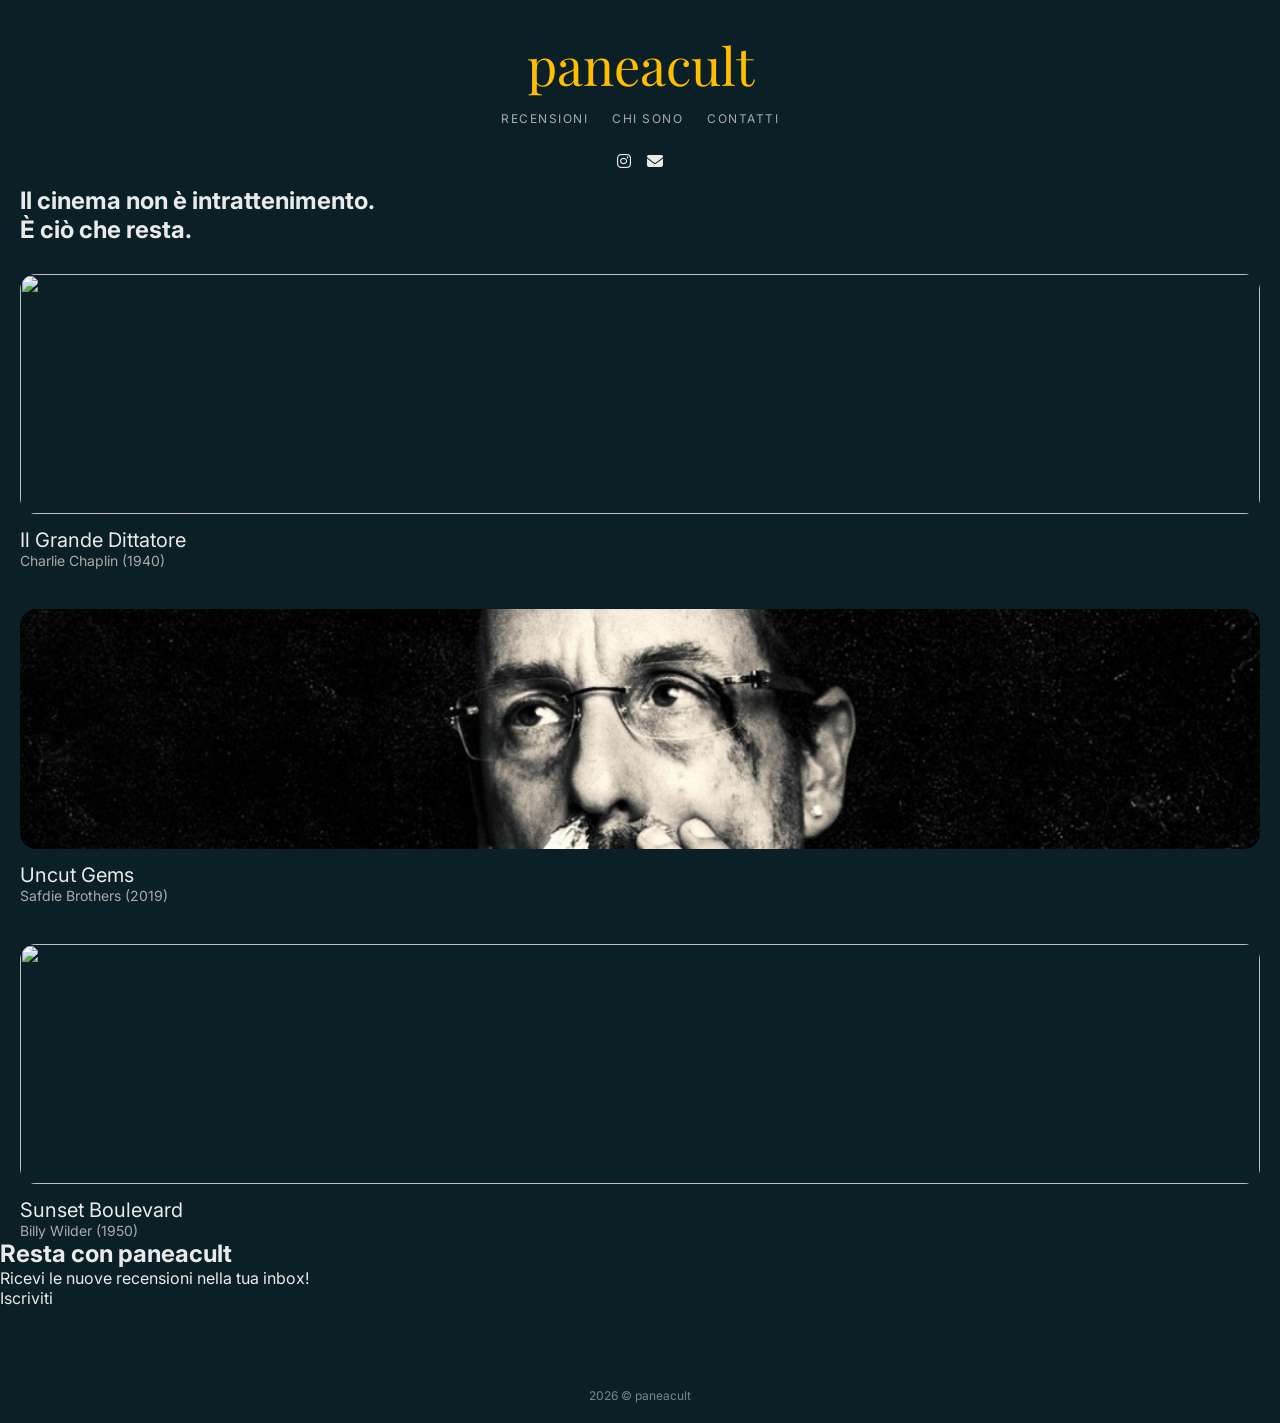
==== index.html @ f8ceada1 "Remove 'active' class from Recensioni link" ====
<!DOCTYPE html>
<html lang="it">
<head>
<meta charset="UTF-8">
<meta name="viewport" content="width=device-width, initial-scale=1.0">

<title>paneacult</title>

<link rel="stylesheet" href="style.css">

<link rel="stylesheet" href="https://cdnjs.cloudflare.com/ajax/libs/font-awesome/6.5.0/css/all.min.css">
<link href="https://fonts.googleapis.com/css2?family=Playfair+Display:wght@400;600&family=Inter:wght@300;400&display=swap" rel="stylesheet">

</head>

<body class="home">

<!-- HEADER -->
<header class="site-header">

  <a href="index.html" class="logo">paneacult</a>

  <nav class="menu">
    <a href="archivio.html">Recensioni</a>
    <a href="featured.html">Chi sono</a>
    <a href="contatti.html">Contatti</a>
  </nav>

</header>
<!-- SOCIAL -->
<div class="social">
  <a href="#"><i class="fab fa-instagram"></i></a>
  <a href="#"><i class="fas fa-envelope"></i></a>
</div>

<!-- BANNER -->
<section class="hero fade-in">
  <div class="container">
    <h1>Il cinema non è intrattenimento.<br>È ciò che resta.</h1>
  </div>
</section>

<!-- FILM (HOME CINEMATICA) -->
<section class="section">
  <div class="container">

    <div class="grid home-grid">

      <a href="dittatore.html" class="card fade-in">
        <img src="img/dittatore.png">
        <div class="card-info">
          <h3>Il Grande Dittatore</h3>
          <p>Charlie Chaplin (1940)</p>
        </div>
      </a>

      <a href="uncut.html" class="card fade-in">
        <img src="img/uncut.png">
        <div class="card-info">
          <h3>Uncut Gems</h3>
          <p>Safdie Brothers (2019)</p>
        </div>
      </a>  

      <a href="tramonto.html" class="card fade-in">
        <img src="img/viale-del-tramonto.jpg">
        <div class="card-info">
          <h3>Sunset Boulevard</h3>
          <p>Billy Wilder (1950)</p>
        </div>
      </a>

    </div>

  </div>
</section>

<!-- NEWSLETTER -->
<section class="newsletter fade-in">
  <div class="newsletter-inner">

    <h2>Resta con paneacult</h2>

    <p>Ricevi le nuove recensioni nella tua inbox!</p>

    <a href="https://substack.com/@paneacult?utm_source=share&utm_medium=android&r=7pkj8b" class="newsletter-btn">
      Iscriviti
    </a>

  </div>
</section>
<!-- FOOTER -->
<footer>
  <p>2026 © paneacult</p>
</footer>

<script src="script.js"></script>

</body>
</html>
---- style.css ----
/* ===== RESET ===== */
* {
  box-sizing: border-box;
  margin: 0;
  padding: 0;
}

/* ===== VAR ===== */
:root {
  --bg: #0b1f26;
  --gold: #ffbf00;
  --text: #eaeaea;
  --muted: #aaa;
}

/* ===== BASE ===== */
body {
  font-family: 'Inter', sans-serif;
  background: var(--bg);
  color: var(--text);
  margin: 0;
}

/* ===== LINK ===== */
a {
  text-decoration: none;
  color: var(--text);
}

a:hover {
  color: var(--gold);
}

/* ===== HEADER ===== */
.site-header {
  text-align: center;
  padding: 30px 20px 10px;;
}

.logo {
  font-family: 'Playfair Display', serif;
  font-size: 52px;
  color: var(--gold);
  display: block;
  margin-bottom: 12px;
}

.menu {
  display: flex;
  justify-content: center;
  gap: 24px;
}

.menu a {
  font-size: 12px;
  letter-spacing: 1.5px;
  color: var(--muted);
  text-transform: uppercase;
  position: relative;
}

.menu a.active {
  color: var(--gold);
}

.menu a.active::after {
  content: "";
  height: 1px;
  width: 100%;
  background: var(--gold);
  position: absolute;
  bottom: -4px;
  left: 0;
  opacity: 0.7;
}

/* ===== SOCIAL ===== */
.social {
  display: flex;
  justify-content: center;
  gap: 16px;
  margin: 15px 0;
}

/* ===== CONTAINER ===== */
.container {
  ax-width: 700px;
  margin: 0 auto;
  padding: 0 20px;
}

/* ===== FILTRI ===== */
.filtri {
  max-width: 720px;
  padding: 0 20px;
  margin: 10px auto 30px;
  display: flex;
  flex-direction: column;
  gap: 28px;
}

.filtri-label {
  font-size: 11px;
  letter-spacing: 1.5px;
  text-transform: uppercase;
  color: #777;
}

.filtri-buttons {
  display: flex;
  flex-wrap: wrap;
  gap: 8px;
}

/* BOTTONI = TAG */
.filtro {
  font-size: 13px;
  padding: 6px 14px;
  border-radius: 999px;

  background: transparent;
  border: 1px solid rgba(255,255,255,0.12);
  color: #aaa;

  transition: all 0.25s ease;
}

/* hover elegante */
.filtro:hover {
  border-color: var(--gold);
  color: var(--gold);
}

/* attivo */
.filtro.attivo {
  background: var(--gold);
  color: #0b1f26;
  border-color: var(--gold);
}
/* ===== GRID ===== */
.grid {
  display: grid;
  gap: 40px;
  margin-top: 30px;
}

/* ===== CARD ===== */
.card img {
  width: 100%;
  height: 240px;
  object-fit: cover;
  border-radius: 16px;
}

.card-info {
  margin-top: 10px;
}

.card-info h3 {
  font-size: 20px;
  font-weight: 400;
  color: var(--text);
}

.card-info p {
  font-size: 14px;
  color: var(--muted);
}

/* ===== ARCHIVIO ===== */

.archivio .card img {
  height: 260px;
}

/* ===== CONTACT ===== */
.contact-container {
  text-align: center;
  max-width: 500px;
  margin: 120px auto;
  padding: 0 20px;

  display: flex;
  flex-direction: column;
  align-items: center;
  gap: 10px;
}

.contact-intro {
  font-size: 26px;
}

.contact-sub {
  color: var(--muted);
}

.contact-cta {
  color: var(--gold);
  font-size: 18px;
}

.contact-email {
  color: var(--muted);
}

/* ===== FOOTER ===== */
footer {
  text-align: center;
  margin-top: 60px;
  padding: 20px;
  font-size: 12px;
  opacity: 0.5;
}

/* ===== MOBILE ===== */
/* ===== MOBILE ===== */
@media (max-width: 600px) {

  /* HEADER */
  header {
    padding: 20px 15px 10px;
  }

  .logo {
    font-size: 36px;
  }

  .menu {
    gap: 16px;
  }

  .menu a {
    font-size: 11px;
  }

  /* GRID */
  .grid {
    grid-template-columns: 1fr;
    align-items: start;
  }

  /* CARD */
  .card img {
    height: 240px;
  }

  .card-info h3 {
    font-size: 20px;
    margin-bottom: 4px;
  }

  .card-info p {
    font-size: 14px;
    opacity: 0.7;
  }

  /* FILTRI */
  .filtri {
    gap: 25px;
    margin: 40px auto;
    margin-top: 15px;
  }

  .filtri-buttons {
    gap: 8px;
  }

  .filtro {
    font-size: 12px;
    padding: 6px 12px;
  }

  /* HERO */
  .hero {
    padding: 10px 0 20px;
  }

  .hero h1 {
    font-size: 22px;
    line-height: 1.4;
  }

  /* NEWSLETTER */
  .newsletter {
    margin: 80px auto;
    padding: 0 20px;
    text-align: center;
  }

  .newsletter-inner {
    max-width: 420px;
    margin: 0 auto;
  }

  .newsletter h2 {
    color: var(--gold);
    font-size: 20px;
    margin-bottom: 8px;
  }

  .newsletter p {
    font-size: 14px;
    color: #aaa;
    margin-bottom: 25px;
  }

  .newsletter-btn {
    display: inline-block;
    padding: 10px 22px;
    border-radius: 24px;
    background: var(--gold);
    color: #0b1f26;
    font-size: 14px;
    transition: 0.3s ease;
  }

  .newsletter-btn:hover {
    transform: translateY(-2px);
    opacity: 0.9;
  }

  /* ABOUT */
  .about-container {
    max-width: 520px;
    margin: 100px auto;
    padding: 0 20px;
    text-align: center;
    line-height: 1.8;
    letter-spacing: 0.2px;
    font-size: 15px;
  }

  .about-container p {
    margin-bottom: 16px;
    color: #ccc;
  }

}
/* ===== REVIEW PAGE FIX ===== */

.review {
  padding-top: 10px;
}

/* HERO */
.review-hero {
  max-width: 700px;
  margin: 20px auto 10px;
  padding: 0 20px;
}

.review-hero img {
  width: 100%;
  border-radius: 16px;
  display: block;
}

/* CONTENUTO */
.review-container {
  max-width: 700px;
  margin: 20px auto;
  padding: 0 20px;
}

/* TITOLO */
.review-container h1 {
  font-family: 'Playfair Display', serif;
  font-size: 28px;
  font-weight: 400;
  margin-bottom: 5px;
}

/* META */
.meta {
  color: #aaa;
  font-size: 14px;
  margin-bottom: 10px;
}

/* GENERE */
.genere {
  font-size: 13px;
  color: #888;
  margin-bottom: 25px;
}

/* TESTO */
.review-text {
  line-height: 1.8;
  color: #d6d6d6;
}

.review-text p {
  margin-bottom: 18px;
}

/* WATCH */
.watch {
  margin-bottom: 30px;
}

.watch-title {
  display: block;
  font-size: 13px;
  color: var(--gold);
  margin-bottom: 8px;
}

/* BACK */
.back-home {
  text-align: center;
  margin: 40px 0;
}
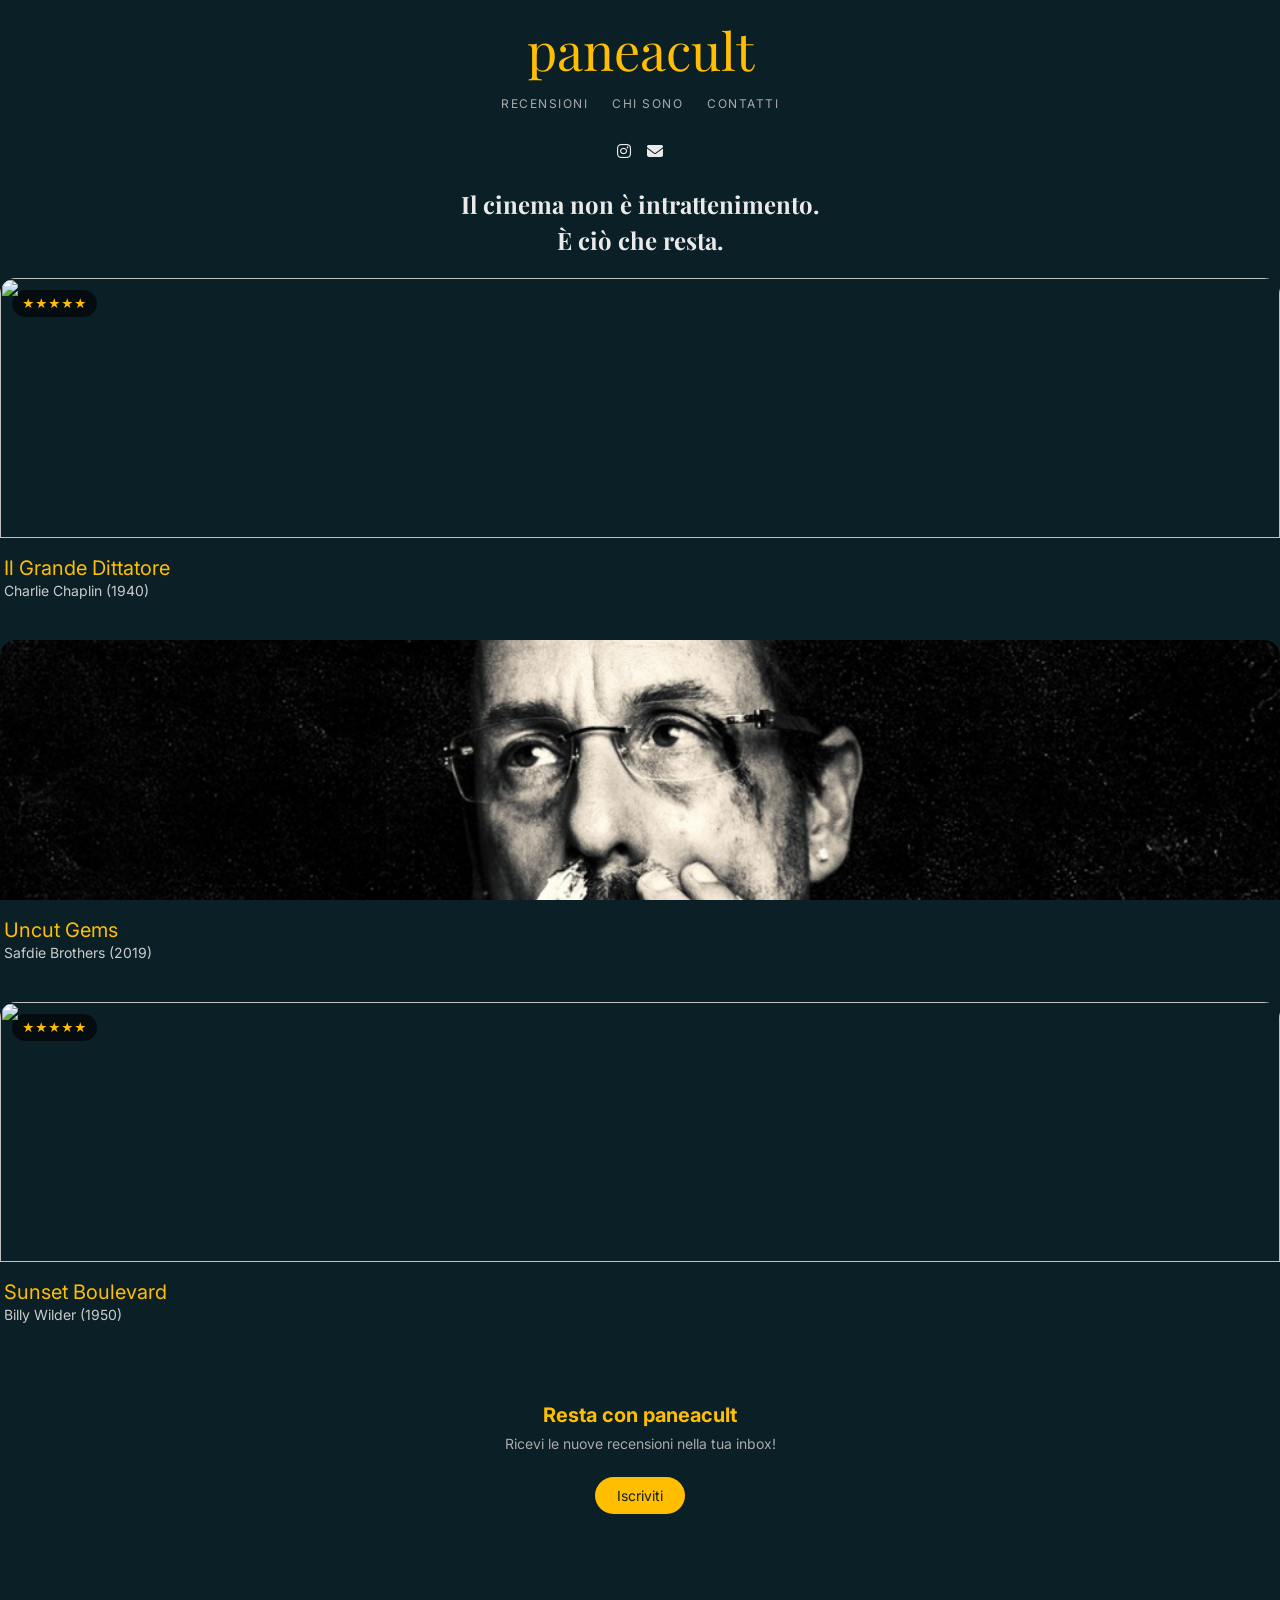
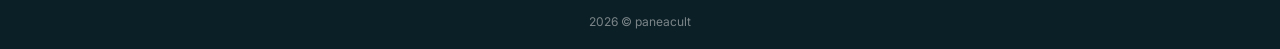
==== commit 6475fb02: "Refactor movie card overlays to use card-info divs Updated the HTML structure to include 'card-info'" ====
--- a/index.html
+++ b/index.html
@@ -41,38 +41,77 @@
 </section>
 
 <!-- FILM (HOME CINEMATICA) -->
+
 <section class="section">
-  <div class="container">
 
-    <div class="grid home-grid">
+<div class="container">
 
-      <a href="dittatore.html" class="card fade-in">
-        <img src="img/dittatore.png">
-        <div class="card-info">
-          <h3>Il Grande Dittatore</h3>
-          <p>Charlie Chaplin (1940)</p>
-        </div>
-      </a>
+<div class="grid home-grid">
 
-      <a href="uncut.html" class="card fade-in">
-        <img src="img/uncut.png">
-        <div class="card-info">
-          <h3>Uncut Gems</h3>
-          <p>Safdie Brothers (2019)</p>
-        </div>
-      </a>  
+<a href="dittatore.html" class="card"
 
-      <a href="tramonto.html" class="card fade-in">
-        <img src="img/viale-del-tramonto.jpg">
-        <div class="card-info">
-          <h3>Sunset Boulevard</h3>
-          <p>Billy Wilder (1950)</p>
-        </div>
-      </a>
+data-categoria="cinema-che-resta"
 
-    </div>
+data-genere="commedia dramma">
 
-  </div>
+<img src="img/dittatore.png">
+
+<div class="rating">★★★★★</div>
+
+<div class="card-info">
+
+<h3>Il Grande Dittatore</h3>
+
+<p>Charlie Chaplin (1940)</p>
+
+</div>
+
+</a>
+
+<a href="uncut.html" class="card"
+
+data-categoria="sguardi-contemporanei"
+
+data-genere="thriller dramma">
+
+<img src="img/uncut.png">
+
+<div class="rating">★★★★☆</div>
+
+<div class="card-info">
+
+<h3>Uncut Gems</h3>
+
+<p>Safdie Brothers (2019)</p>
+
+</div>
+
+</a>
+
+<a href="tramonto.html" class="card"
+
+data-categoria="cinema-che-resta"
+
+data-genere="dramma giallo">
+
+<img src="img/viale-del-tramonto.jpg">
+
+<div class="rating">★★★★★</div>
+
+<div class="card-info">
+
+<h3>Sunset Boulevard</h3>
+
+<p>Billy Wilder (1950)</p>
+
+</div>
+
+</a>
+
+</div>
+
+</div>
+
 </section>
 
 <!-- NEWSLETTER -->
--- a/style.css
+++ b/style.css
@@ -18,7 +18,6 @@
   font-family: 'Inter', sans-serif;
   background: var(--bg);
   color: var(--text);
-  margin: 0;
 }
 
 /* ===== LINK ===== */
@@ -26,7 +25,6 @@
   text-decoration: none;
   color: var(--text);
 }
-
 a:hover {
   color: var(--gold);
 }
@@ -34,7 +32,7 @@
 /* ===== HEADER ===== */
 .site-header {
   text-align: center;
-  padding: 30px 20px 10px;;
+  padding: 15px 20px 5px;
 }
 
 .logo {
@@ -49,6 +47,7 @@
   display: flex;
   justify-content: center;
   gap: 24px;
+  margin-bottom: 10px;
 }
 
 .menu a {
@@ -78,129 +77,199 @@
 .social {
   display: flex;
   justify-content: center;
+  align-items: center;
   gap: 16px;
   margin: 15px 0;
 }
 
-/* ===== CONTAINER ===== */
-.container {
-  ax-width: 700px;
-  margin: 0 auto;
-  padding: 0 20px;
-}
-
-/* ===== FILTRI ===== */
-.filtri {
-  max-width: 720px;
-  padding: 0 20px;
-  margin: 10px auto 30px;
-  display: flex;
-  flex-direction: column;
-  gap: 28px;
-}
-
-.filtri-label {
-  font-size: 11px;
-  letter-spacing: 1.5px;
-  text-transform: uppercase;
-  color: #777;
+/* ===== HERO ===== */
+.hero {
+  text-align: center;
+  margin: 25px auto 15px;
+  max-width: 520px;
+}
+
+.hero h1 {
+  font-family: 'Playfair Display', serif;
+  font-size: clamp(18px, 4vw, 24px);
+  line-height: 1.5;
+}
+
+/* ===== GRID ===== */
+.grid {
+  display: grid;
+  gap: 40px;
+  margin-top: 20px;
 }
 
 .filtri-buttons {
   display: flex;
   flex-wrap: wrap;
   gap: 8px;
-}
-
-/* BOTTONI = TAG */
+  justify-content: center; /* 🔥 questo li centra */
+}
 .filtro {
-  font-size: 13px;
-  padding: 6px 14px;
+  font-size: 11px;
+  padding: 5px 10px;
   border-radius: 999px;
-
   background: transparent;
-  border: 1px solid rgba(255,255,255,0.12);
+  border: 1px solid rgba(255,255,255,0.15);
   color: #aaa;
-
   transition: all 0.25s ease;
 }
 
-/* hover elegante */
-.filtro:hover {
-  border-color: var(--gold);
-  color: var(--gold);
-}
-
-/* attivo */
 .filtro.attivo {
   background: var(--gold);
   color: #0b1f26;
   border-color: var(--gold);
 }
-/* ===== GRID ===== */
-.grid {
-  display: grid;
-  gap: 40px;
-  margin-top: 30px;
-}
-
 /* ===== CARD ===== */
+.card {
+  position: relative;
+  overflow: hidden;
+  border-radius: 16px;
+  -webkit-tap-highlight-color: transparent;
+}
+
 .card img {
   width: 100%;
-  height: 240px;
+  height: 260px !important;
   object-fit: cover;
-  border-radius: 16px;
-}
-
+  display: block;
+  transition: transform 0.35s ease;
+  transform-origin: center;
+}
+
+/* 🔥 FIX: non copre il titolo */
+.card:hover img {
+  transform: scale(1.02);
+}
+
+/* ===== RATING ===== */
+.rating {
+  position: absolute;
+  top: 12px;
+  left: 12px;
+  background: rgba(0,0,0,0.6);
+  padding: 6px 10px;
+  border-radius: 20px;
+  font-size: 12px;
+  color: var(--gold);
+}
+
+/* ===== CARD TEXT ===== */
 .card-info {
-  margin-top: 10px;
+  margin-top: 14px;
 }
 
 .card-info h3 {
   font-size: 20px;
   font-weight: 400;
-  color: var(--text);
+  color: var(--gold);
+  margin-bottom: 2px;
 }
 
 .card-info p {
   font-size: 14px;
-  color: var(--muted);
-}
-
-/* ===== ARCHIVIO ===== */
-
-.archivio .card img {
-  height: 260px;
-}
-
-/* ===== CONTACT ===== */
-.contact-container {
-  text-align: center;
-  max-width: 500px;
-  margin: 120px auto;
+  color: #ccc !important;
+  margin-top: 0;
+  line-height: 1.2;
+}
+
+.card:hover p {
+  color: #ccc !important;
+}
+
+/* ===== NEWSLETTER (FIX RIPRISTINO) ===== */
+.newsletter {
+  margin: 80px auto;
   padding: 0 20px;
-
-  display: flex;
-  flex-direction: column;
-  align-items: center;
-  gap: 10px;
-}
-
-.contact-intro {
-  font-size: 26px;
-}
-
-.contact-sub {
-  color: var(--muted);
-}
-
-.contact-cta {
-  color: var(--gold);
-  font-size: 18px;
-}
-
-.contact-email {
-  color: var(--muted);
+  text-align: center;
+}
+
+.newsletter-inner {
+  max-width: 420px;
+  margin: 0 auto;
+}
+
+.newsletter h2 {
+  color: var(--gold);
+  font-size: 20px;
+  margin-bottom: 8px;
+}
+
+.newsletter p {
+  font-size: 14px;
+  color: #aaa;
+  margin-bottom: 25px;
+}
+
+.newsletter-btn {
+  display: inline-block;
+  padding: 10px 22px;
+  border-radius: 24px;
+  background: var(--gold);
+  color: #0b1f26;
+  font-size: 14px;
+}
+
+/* ===== REVIEW PAGE ===== */
+.review-hero {
+  max-width: 700px;
+  margin: 20px auto 10px;
+  padding: 0 20px;
+  height: 300px;
+  overflow: hidden;
+  border-radius: 16px;
+}
+
+/* 🔥 FIX IMMAGINI UGUALI */
+.review-hero img {
+  width: 100%;
+  height: 280px;           /* 🔥 chiave */
+  object-fit: cover;
+  object-position: center;
+  border-radius: 16px;
+  display: block;
+}
+
+.review-container {
+  max-width: 700px;
+  margin: 20px auto;
+  padding: 0 20px;
+  width: 100%;
+  height: 100%;
+  object-fit: cover;
+}
+
+.review-container h1 {
+  font-family: 'Playfair Display', serif;
+  font-size: 28px;
+  color: var(--gold);
+  margin-bottom: 2px;
+}
+
+/* 🔥 FIX REGISTA ATTACCATO */
+.meta {
+  font-size: 14px;
+  color: #aaa;
+  margin: 0;
+  line-height: 1.2;
+}
+
+.genere {
+  font-size: 13px;
+  color: #888;
+  margin-bottom: 25px;
+}
+
+.review-text {
+  line-height: 1.8;
+  color: #d6d6d6;
+}
+
+.review-text p {
+  margin-bottom: 18px;
 }
 
 /* ===== FOOTER ===== */
@@ -213,201 +282,88 @@
 }
 
 /* ===== MOBILE ===== */
-/* ===== MOBILE ===== */
 @media (max-width: 600px) {
-
-  /* HEADER */
-  header {
-    padding: 20px 15px 10px;
-  }
-
-  .logo {
-    font-size: 36px;
-  }
-
-  .menu {
-    gap: 16px;
-  }
-
-  .menu a {
-    font-size: 11px;
-  }
-
-  /* GRID */
+  .logo { font-size: 36px; }
+  .menu { gap: 16px; }
+  .menu a { font-size: 11px; }
+
   .grid {
     grid-template-columns: 1fr;
-    align-items: start;
   }
 
-  /* CARD */
   .card img {
     height: 240px;
   }
-
-  .card-info h3 {
-    font-size: 20px;
-    margin-bottom: 4px;
+}
+
+/* ===== DESKTOP CINEMA ===== */
+@media (min-width: 768px) {
+  .card img {
+    height: 340px;
   }
-
-  .card-info p {
-    font-size: 14px;
-    opacity: 0.7;
-  }
-
-  /* FILTRI */
-  .filtri {
-    gap: 25px;
-    margin: 40px auto;
-    margin-top: 15px;
-  }
-
-  .filtri-buttons {
-    gap: 8px;
-  }
-
-  .filtro {
-    font-size: 12px;
-    padding: 6px 12px;
-  }
-
-  /* HERO */
-  .hero {
-    padding: 10px 0 20px;
-  }
-
-  .hero h1 {
-    font-size: 22px;
-    line-height: 1.4;
-  }
-
-  /* NEWSLETTER */
-  .newsletter {
-    margin: 80px auto;
-    padding: 0 20px;
-    text-align: center;
-  }
-
-  .newsletter-inner {
-    max-width: 420px;
-    margin: 0 auto;
-  }
-
-  .newsletter h2 {
-    color: var(--gold);
-    font-size: 20px;
-    margin-bottom: 8px;
-  }
-
-  .newsletter p {
-    font-size: 14px;
-    color: #aaa;
-    margin-bottom: 25px;
-  }
-
-  .newsletter-btn {
-    display: inline-block;
-    padding: 10px 22px;
-    border-radius: 24px;
-    background: var(--gold);
-    color: #0b1f26;
-    font-size: 14px;
-    transition: 0.3s ease;
-  }
-
-  .newsletter-btn:hover {
-    transform: translateY(-2px);
-    opacity: 0.9;
-  }
-
-  /* ABOUT */
-  .about-container {
-    max-width: 520px;
-    margin: 100px auto;
-    padding: 0 20px;
-    text-align: center;
-    line-height: 1.8;
-    letter-spacing: 0.2px;
-    font-size: 15px;
-  }
-
-  .about-container p {
-    margin-bottom: 16px;
-    color: #ccc;
-  }
-
-}
-/* ===== REVIEW PAGE FIX ===== */
-
-.review {
-  padding-top: 10px;
-}
-
-/* HERO */
-.review-hero {
-  max-width: 700px;
-  margin: 20px auto 10px;
+}
+/* ===== FIX PC FINALI ===== */
+
+/* 1) CONTATTI + CHI SONO centrati di nuovo */
+.contact-container,
+.about-container {
+  max-width: 520px;
+  margin: 120px auto;
   padding: 0 20px;
-}
-
+  text-align: center;
+}
+
+/* 2) FILTRI (titoli Rubrica / Genere centrati) */
+.filtri {
+  align-items: center;
+}
+
+.filtri-group {
+  width: 100%;
+  text-align: center;
+}
+
+.filtri-group h4 {
+  text-align: center;
+}
+
+/* 3) IMMAGINI PAGINA RECENSIONI (tutte identiche davvero) */
 .review-hero img {
   width: 100%;
-  border-radius: 16px;
+  height: 300px !important;   /* 🔥 forza uguali */
+  object-fit: cover;
+  object-position: center;
   display: block;
 }
 
-/* CONTENUTO */
-.review-container {
-  max-width: 700px;
-  margin: 20px auto;
-  padding: 0 20px;
-}
-
-/* TITOLO */
-.review-container h1 {
-  font-family: 'Playfair Display', serif;
-  font-size: 28px;
-  font-weight: 400;
-  margin-bottom: 5px;
-}
-
-/* META */
-.meta {
-  color: #aaa;
-  font-size: 14px;
-  margin-bottom: 10px;
-}
-
-/* GENERE */
-.genere {
-  font-size: 13px;
-  color: #888;
-  margin-bottom: 25px;
-}
-
-/* TESTO */
-.review-text {
-  line-height: 1.8;
-  color: #d6d6d6;
-}
-
-.review-text p {
-  margin-bottom: 18px;
-}
-
-/* WATCH */
-.watch {
-  margin-bottom: 30px;
-}
-
-.watch-title {
-  display: block;
-  font-size: 13px;
-  color: var(--gold);
-  margin-bottom: 8px;
-}
-
-/* BACK */
-.back-home {
-  text-align: center;
-  margin: 40px 0;
-}
+/* 4) HOME – testo leggermente più basso e centrato meglio */
+.card-info {
+  margin-top: 18px;          /* più respiro sotto immagine */
+  padding-left: 4px;         /* micro allineamento */
+  position: relative;
+  z-index: 2;
+}
+
+.card-info h3 {
+  margin-bottom: 3px;
+}
+
+.card-info p {
+  margin-top: 0;
+}
+
+/* 5) FIX HOVER (non copre mai il titolo) */
+.card {
+  overflow: hidden;
+  position: relative;
+}
+
+.card img {
+  transform-origin: center center;
+  position: relative;
+  z-index: 1;
+}
+
+.card:hover img {
+  transform: scale(1.015);   /* ancora più delicato */
+}
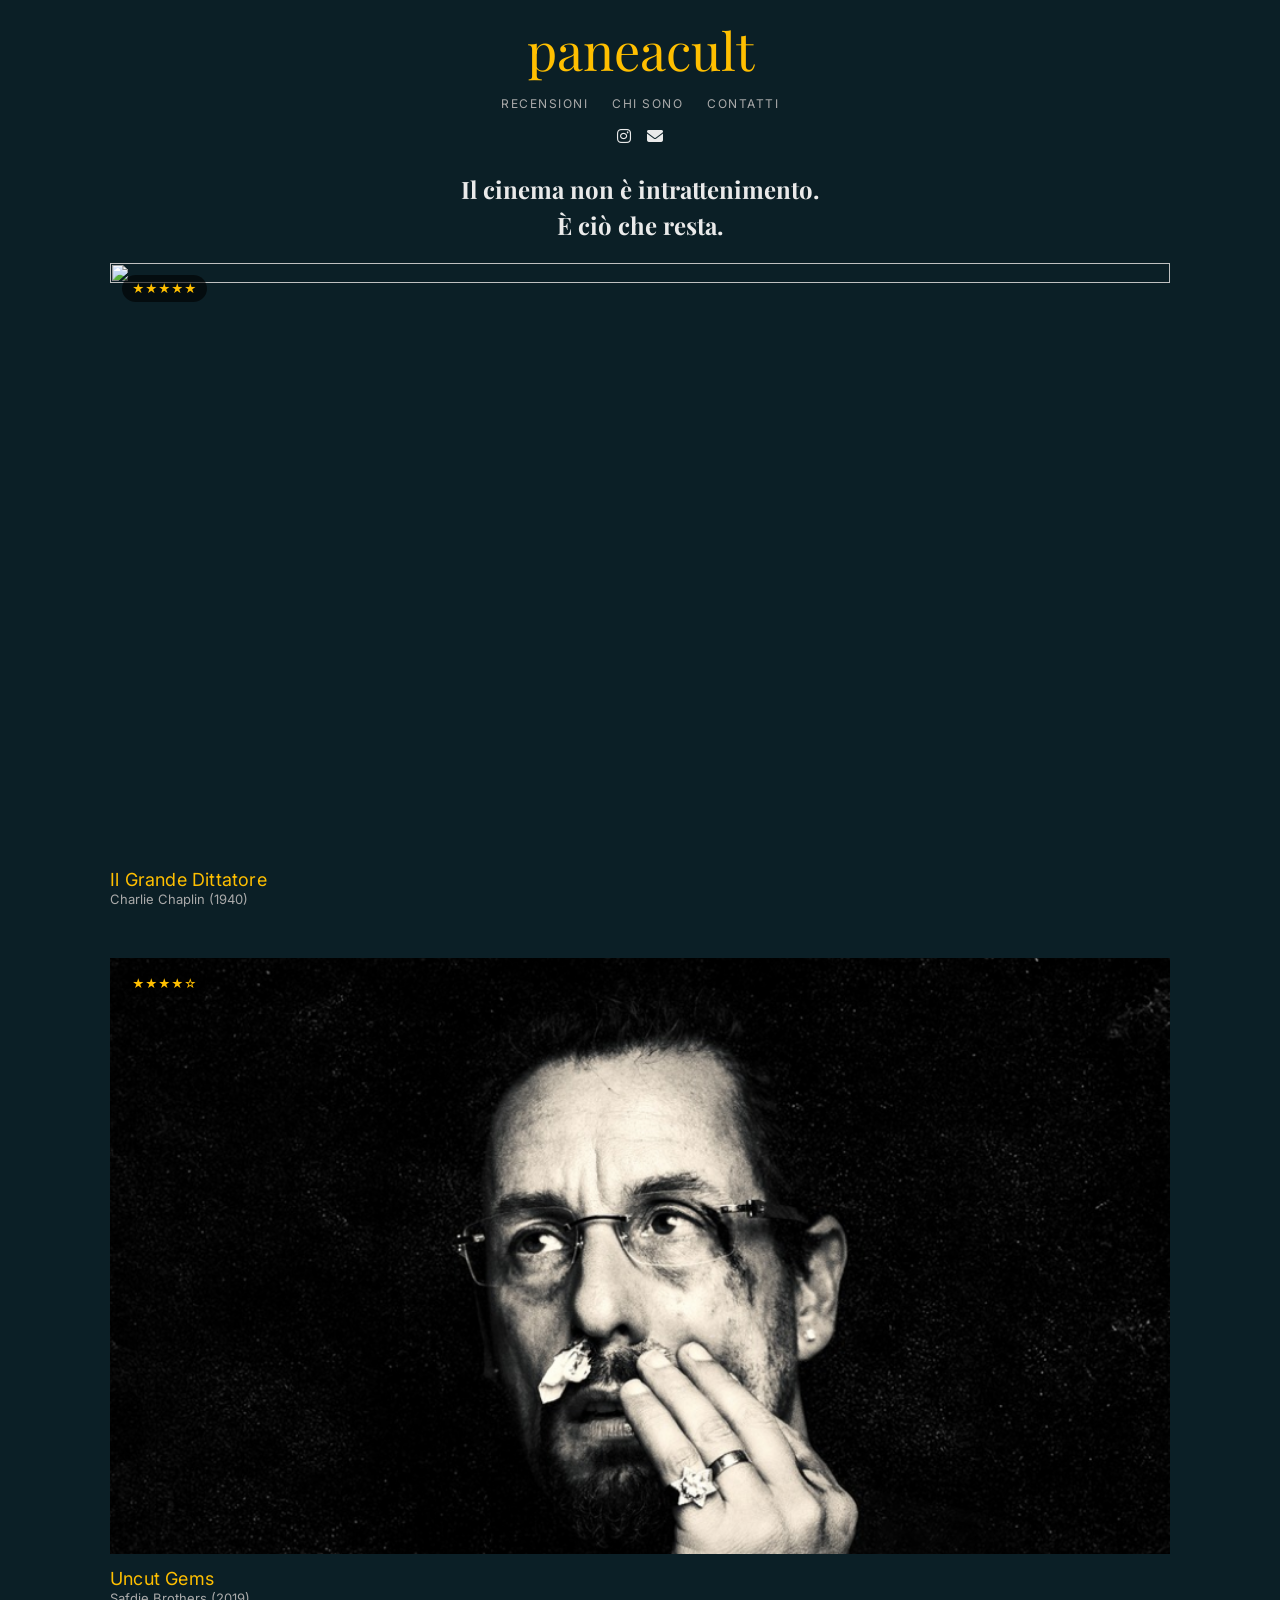
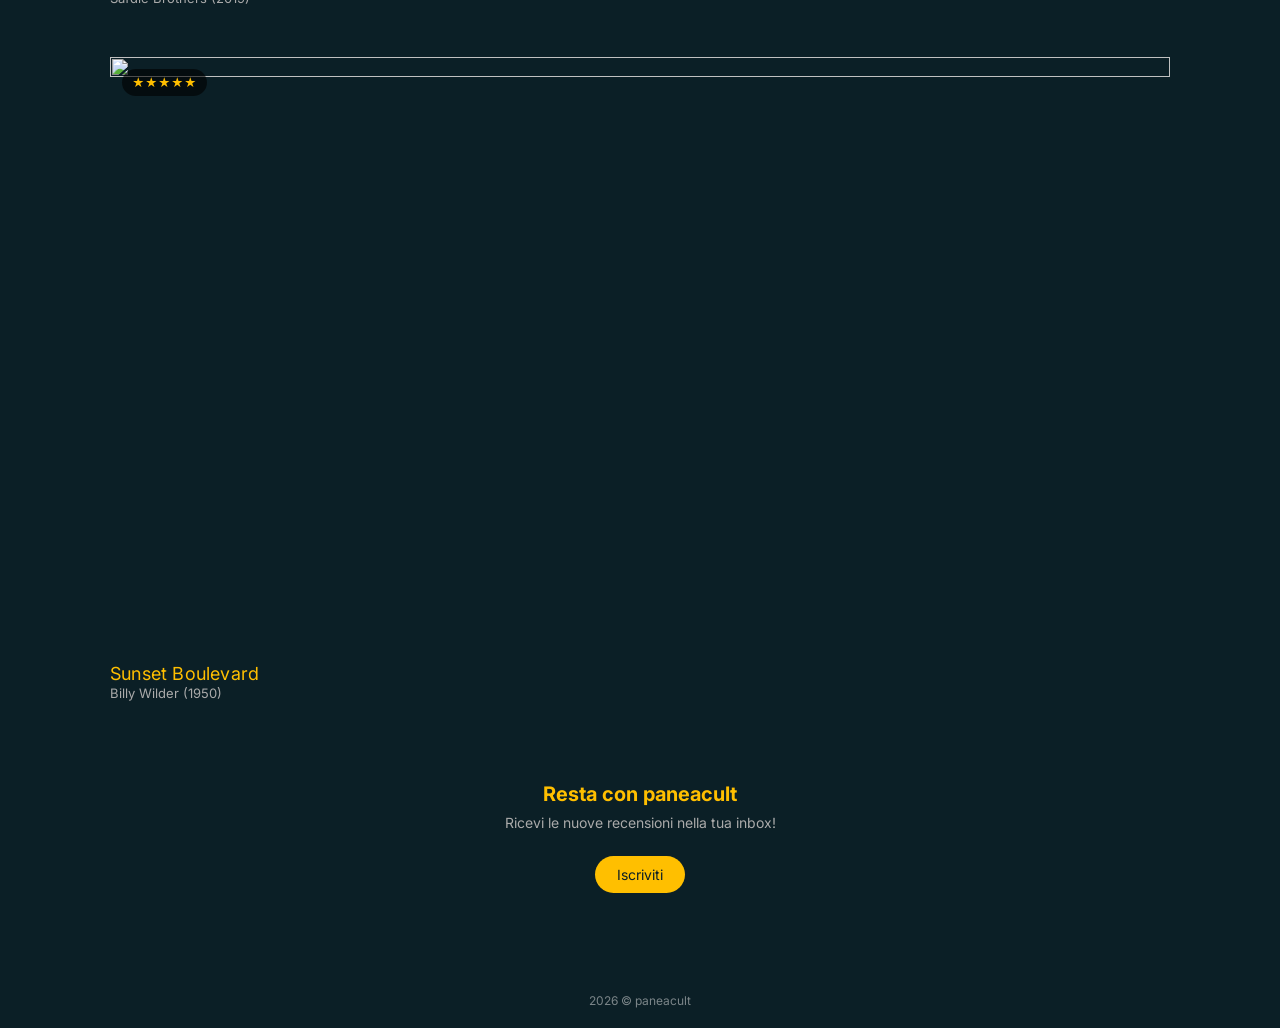
==== commit 3db11431: "Fix HTML syntax in index.html" ====
--- a/index.html
+++ b/index.html
@@ -17,14 +17,14 @@
 
 <!-- HEADER -->
 <header class="site-header">
-
   <a href="index.html" class="logo">paneacult</a>
 
   <nav class="menu">
-    <a href="archivio.html">Recensioni</a>
+    <a href="archivio.html"">Recensioni</a>
     <a href="featured.html">Chi sono</a>
     <a href="contatti.html">Contatti</a>
   </nav>
+</header>
 
 </header>
 <!-- SOCIAL -->
--- a/style.css
+++ b/style.css
@@ -33,6 +33,7 @@
 .site-header {
   text-align: center;
   padding: 15px 20px 5px;
+  padding-bottom: 0;
 }
 
 .logo {
@@ -47,7 +48,7 @@
   display: flex;
   justify-content: center;
   gap: 24px;
-  margin-bottom: 10px;
+  margin-bottom: 5px;
 }
 
 .menu a {
@@ -67,7 +68,6 @@
   height: 1px;
   width: 100%;
   background: var(--gold);
-  position: absolute;
   bottom: -4px;
   left: 0;
   opacity: 0.7;
@@ -105,17 +105,21 @@
 .filtri-buttons {
   display: flex;
   flex-wrap: wrap;
-  gap: 8px;
-  justify-content: center; /* 🔥 questo li centra */
+  gap: 10px;
+  justify-content: center;
+  margin-top: 0;
 }
 .filtro {
-  font-size: 11px;
-  padding: 5px 10px;
+  padding: 6px 12px;
+  font-size: 12px;
   border-radius: 999px;
   background: transparent;
-  border: 1px solid rgba(255,255,255,0.15);
   color: #aaa;
   transition: all 0.25s ease;
+  border: 1px solid rgba(255,255,255,0.25);
+  backdrop-filter: blur(4px);
+  min-width: 70px;
+  text-align: center;
 }
 
 .filtro.attivo {
@@ -123,23 +127,30 @@
   color: #0b1f26;
   border-color: var(--gold);
 }
+.filtro:hover {
+  border-color: var(--gold);
+  color: var(--gold);
+  background: rgba(255,191,0,0.1);
+}
 /* ===== CARD ===== */
 .card {
   position: relative;
   overflow: hidden;
-  border-radius: 16px;
+  border-radius: 0;
   -webkit-tap-highlight-color: transparent;
-}
-
-.card img {
+  display: flex;
+  flex-direction: column;
+  display: block;
   width: 100%;
-  height: 260px !important;
+}
+  .card img {
+  width: 100%;
+  aspect-ratio: 16/9;
   object-fit: cover;
-  display: block;
-  transition: transform 0.35s ease;
-  transform-origin: center;
-}
-
+  border-radius: 0;
+  object-position: center;
+  }
+ 
 /* 🔥 FIX: non copre il titolo */
 .card:hover img {
   transform: scale(1.02);
@@ -147,8 +158,8 @@
 
 /* ===== RATING ===== */
 .rating {
+  top: 12px;
   position: absolute;
-  top: 12px;
   left: 12px;
   background: rgba(0,0,0,0.6);
   padding: 6px 10px;
@@ -158,23 +169,6 @@
 }
 
 /* ===== CARD TEXT ===== */
-.card-info {
-  margin-top: 14px;
-}
-
-.card-info h3 {
-  font-size: 20px;
-  font-weight: 400;
-  color: var(--gold);
-  margin-bottom: 2px;
-}
-
-.card-info p {
-  font-size: 14px;
-  color: #ccc !important;
-  margin-top: 0;
-  line-height: 1.2;
-}
 
 .card:hover p {
   color: #ccc !important;
@@ -215,31 +209,22 @@
 
 /* ===== REVIEW PAGE ===== */
 .review-hero {
-  max-width: 700px;
-  margin: 20px auto 10px;
-  padding: 0 20px;
+  position: relative;
   height: 300px;
   overflow: hidden;
   border-radius: 16px;
 }
 
 /* 🔥 FIX IMMAGINI UGUALI */
-.review-hero img {
-  width: 100%;
-  height: 280px;           /* 🔥 chiave */
-  object-fit: cover;
-  object-position: center;
-  border-radius: 16px;
-  display: block;
-}
 
 .review-container {
-  max-width: 700px;
-  margin: 20px auto;
+  max-width: 1100px;
+  margin: 0 auto;
   padding: 0 20px;
   width: 100%;
   height: 100%;
   object-fit: cover;
+  margin-top: 30px;
 }
 
 .review-container h1 {
@@ -253,53 +238,55 @@
 .meta {
   font-size: 14px;
   color: #aaa;
-  margin: 0;
-  line-height: 1.2;
+  margin-bottom: 4px;
 }
 
 .genere {
   font-size: 13px;
-  color: #888;
-  margin-bottom: 25px;
+  color: #777;
+  margin-bottom: 18px;
 }
 
 .review-text {
   line-height: 1.8;
   color: #d6d6d6;
+  max-width: 650px;
 }
 
 .review-text p {
-  margin-bottom: 18px;
+  margin-bottom: 20px; 
+}
+.firma {
+  margin-bottom: 20px;
 }
 
 /* ===== FOOTER ===== */
 footer {
   text-align: center;
-  margin-top: 60px;
   padding: 20px;
   font-size: 12px;
   opacity: 0.5;
+  margin-top: 40px;
 }
 
 /* ===== MOBILE ===== */
+@media (max-width: 600px) {
+  .card img {
+    aspect-ratio: 4/3;
+  }
+}
 @media (max-width: 600px) {
   .logo { font-size: 36px; }
   .menu { gap: 16px; }
   .menu a { font-size: 11px; }
-
-  .grid {
-    grid-template-columns: 1fr;
-  }
-
-  .card img {
-    height: 240px;
-  }
-}
-
-/* ===== DESKTOP CINEMA ===== */
-@media (min-width: 768px) {
-  .card img {
-    height: 340px;
+  }
+}
+
+/* SOLO ARCHIVIO */
+@media (min-width: 900px) {
+  .archivio-grid {
+    grid-template-columns: repeat(2, 1fr);
+    gap: 30px;
   }
 }
 /* ===== FIX PC FINALI ===== */
@@ -307,63 +294,242 @@
 /* 1) CONTATTI + CHI SONO centrati di nuovo */
 .contact-container,
 .about-container {
-  max-width: 520px;
+  max-width: 620px;
   margin: 120px auto;
   padding: 0 20px;
   text-align: center;
-}
-
+  line-height: 1.9;
+  font-size: 17px;
+}
+
+.about-container p {
+  margin-bottom: 14px;
+  color: #d6d6d6; /* colore base */
+}
+
+/* SOLO prima frase */
+.about-container p:first-of-type {
+  color: var(--gold);
+}
+
+/* nome */
+.about-container p:nth-of-type(3) {
+  color: #ffffff;
+}
+
+@keyframes fadeUp {
+  to {
+    opacity: 1;
+    transform: translateY(0);
+  }
+}
 /* 2) FILTRI (titoli Rubrica / Genere centrati) */
 .filtri {
   align-items: center;
+  display: flex;
+  flex-direction: column;
+  gap: 20px;
+  margin-bottom: 35px;
+  margin-top: 30px;
 }
 
 .filtri-group {
-  width: 100%;
-  text-align: center;
-}
-
-.filtri-group h4 {
-  text-align: center;
+  display: flex;
+  gap: 4px;
+  flex-direction: column;
+  align-items: center;
+  font-size: 12px;
+  letter-spacing: 1px;
+  text-transform: none; /* 🔥 meno finto */
+  color: rgba(255,255,255,0.7);
 }
 
 /* 3) IMMAGINI PAGINA RECENSIONI (tutte identiche davvero) */
 .review-hero img {
+  position: absolute;
   width: 100%;
-  height: 300px !important;   /* 🔥 forza uguali */
+  height: 100%;
+  object-fit: cover;
+  top: 0;
+  left: 0;
+}
+/* 4) HOME – testo leggermente più basso e centrato meglio */
+.card-info {
+  margin-top: 10px;
+  padding: 0;
+  text-align: left;
+}
+
+.card-info h3 {
+  font-size: 18px;
+  font-weight: 400;
+  color: var(--gold);
+  margin-bottom: 2px;
+}
+
+.card-info p {
+  font-size: 13px;
+  color: #aaa;
+}
+
+/* 5) FIX HOVER (non copre mai il titolo) */
+
+.card:hover img {
+ transform: scale(1.01);
+}
+
+/* HOME SEMPRE VERTICALE */
+.archivio-grid {
+  display: grid;
+  gap: 40px;
+  max-width: 1100px;
+  margin: 0 auto;
+
+}
+
+/* mobile */
+.archivio-grid {
+  grid-template-columns: 1fr;
+}
+
+/* tablet */
+@media (min-width: 768px) {
+  .archivio-grid {
+    grid-template-columns: repeat(2, 1fr);
+  }
+}
+
+/* desktop */
+@media (min-width: 1200px) {
+  .archivio-grid {
+    grid-template-columns: repeat(3, 1fr);
+  }
+}
+  .home-grid {
+  grid-template-columns: 1fr !important;
+  }
+  .filtri-buttons:first-of-type .filtro {
+  opacity: 1;
+  }
+.filtri-buttons:last-of-type .filtro {
+  opacity: 0.85;
+}
+
+.archivio-grid .card img {
+  width: 100%;
+  aspect-ratio: 16/9;
   object-fit: cover;
   object-position: center;
-  display: block;
-}
-
-/* 4) HOME – testo leggermente più basso e centrato meglio */
-.card-info {
-  margin-top: 18px;          /* più respiro sotto immagine */
-  padding-left: 4px;         /* micro allineamento */
-  position: relative;
-  z-index: 2;
-}
-
+}
+.container {
+  max-width: 1100px;
+  margin: 0 auto;
+  padding: 0 20px;
+}
 .card-info h3 {
-  margin-bottom: 3px;
-}
-
+  font-size: 18px;
+  font-weight: 400;
+  color: var(--gold);
+  margin-bottom: 2px;
+  letter-spacing: 0.2px;
+  }
+.home-grid {
+  display: grid;
+  grid-template-columns: 1fr;
+  gap: 50px;
+}
+
+.home-grid .card img {
+  aspect-ratio: 16/9;
+  object-fit: cover;
+}
 .card-info p {
-  margin-top: 0;
-}
-
-/* 5) FIX HOVER (non copre mai il titolo) */
-.card {
-  overflow: hidden;
-  position: relative;
-}
-
-.card img {
-  transform-origin: center center;
-  position: relative;
-  z-index: 1;
-}
-
-.card:hover img {
-  transform: scale(1.015);   /* ancora più delicato */
-}
+  font-size: 13px;
+  color: #aaa;
+  line-height: 1.2;
+}
+@media (max-width: 600px) {
+
+  .filtri-buttons {
+    justify-content: flex-start; /* ⬅️ da centro a sinistra */
+    gap: 8px;
+  }
+
+  .filtro {
+    font-size: 11px;
+    padding: 6px 10px;
+    min-width: auto; /* ⬅️ evita bottoni troppo larghi */
+  }
+
+  .filtri-group {
+    width: 100%;
+    align-items: flex-start; /* ⬅️ allinea tutto a sinistra */
+  }
+}
+.watch {
+  margin: 15px 0 25px;
+  font-size: 13px;
+  color: var(--muted);
+  margin: 10px 0 25px;
+  font-size: 13px;
+}
+
+.watch span {
+  color: #666;
+  margin-right: 6px;
+}
+
+.watch a {
+  margin-right: 10px;
+  transition: 0.2s;
+  color: var(--gold);
+  border-bottom: 1px solid rgba(255,191,0,0.4);  
+}
+
+.watch a:hover {
+  border-color: var(--gold);
+  
+.review-end {
+  margin-top: 50px;
+  text-align: left;
+}
+/* ⭐ STELLE */
+.stelle {
+  color: var(--gold);
+  font-size: 14px;
+  letter-spacing: 2px;
+  margin-bottom: 15px;
+  text-align: left;
+}
+
+/* ✍️ FIRMA */
+.firma {
+  font-size: 14px;
+  color: #ccc;
+  line-height: 1.6;
+  margin-bottom: 25px;
+  margin-top: 15px;
+  text-align: left;
+}
+
+.firma em {
+  font-style: normal;
+  color: #888;
+  font-size: 12px;
+}
+
+/* 🔙 LINK */
+
+.back-home {
+  text-align: left;
+}
+  
+.back-home a {
+  font-size: 13px;
+  color: #888;
+  transition: 0.2s;
+}
+
+.back-home a:hover {
+  color: var(--gold);
+}
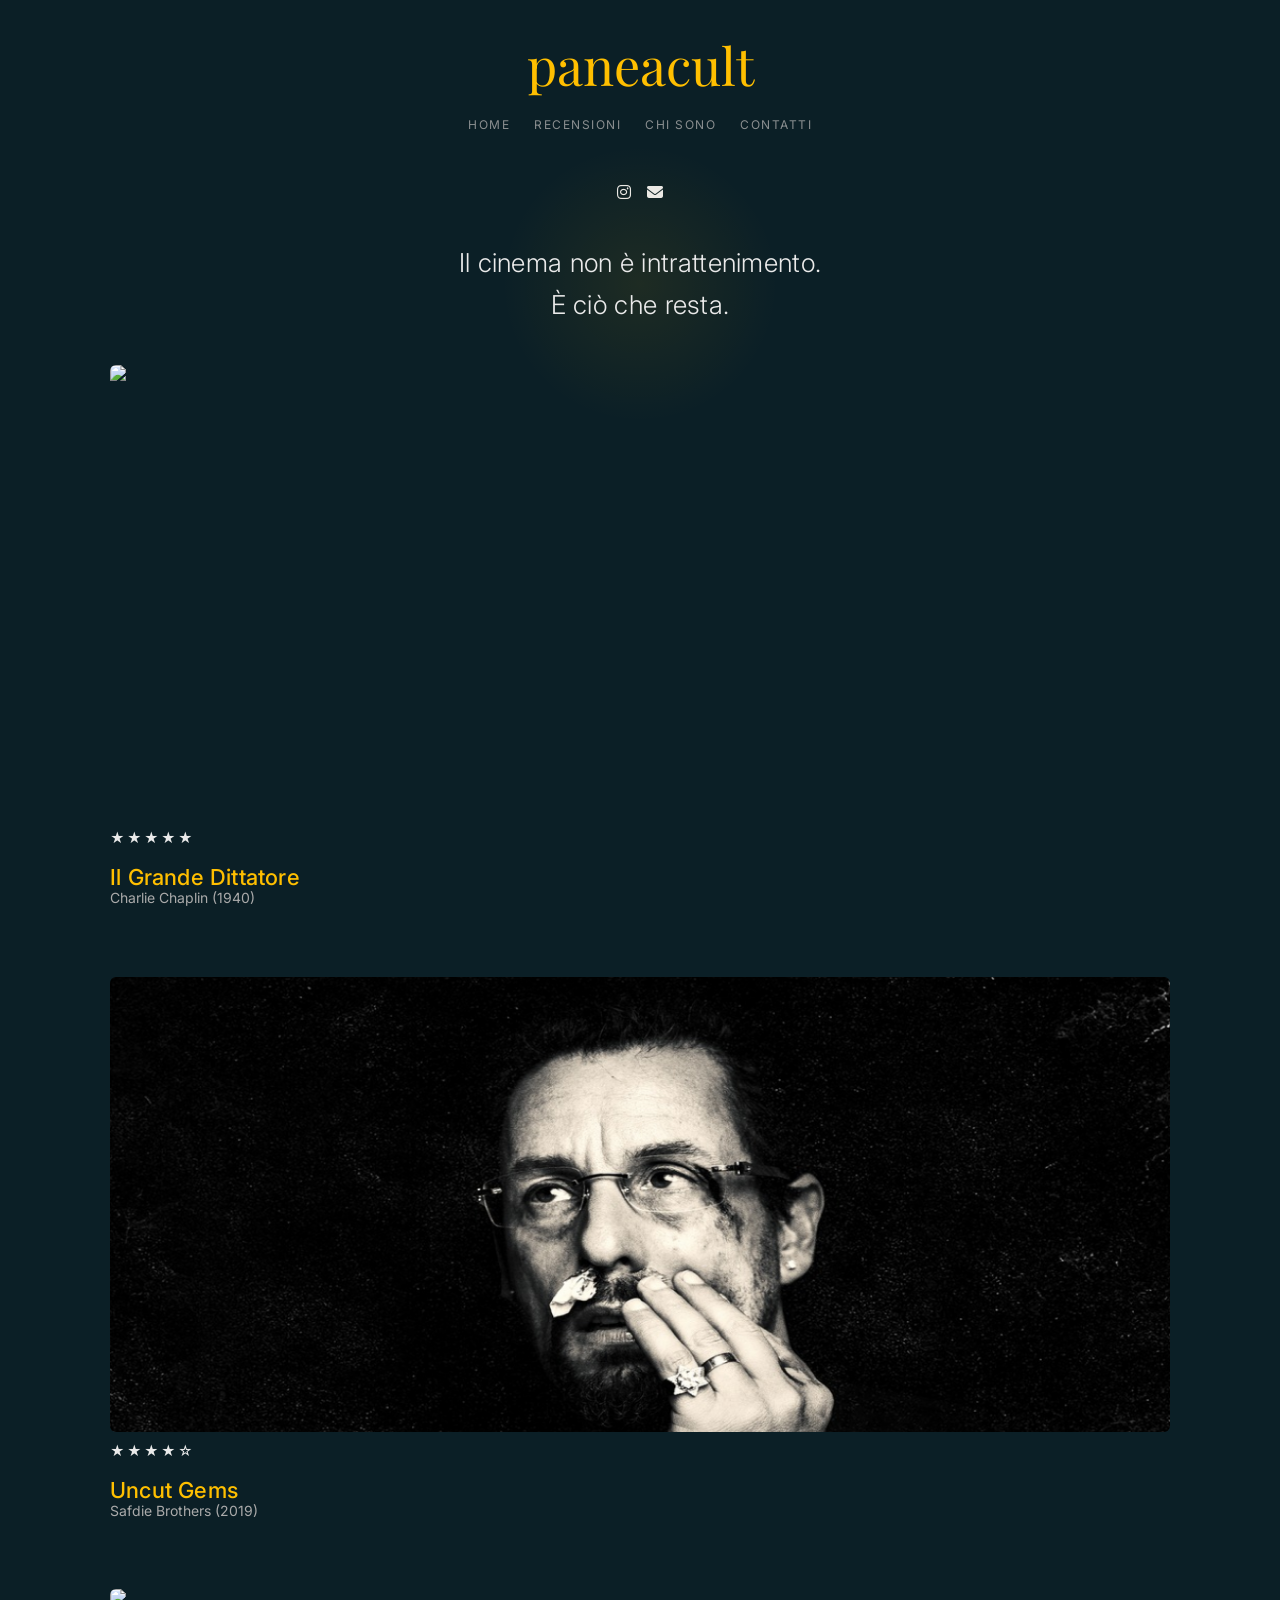
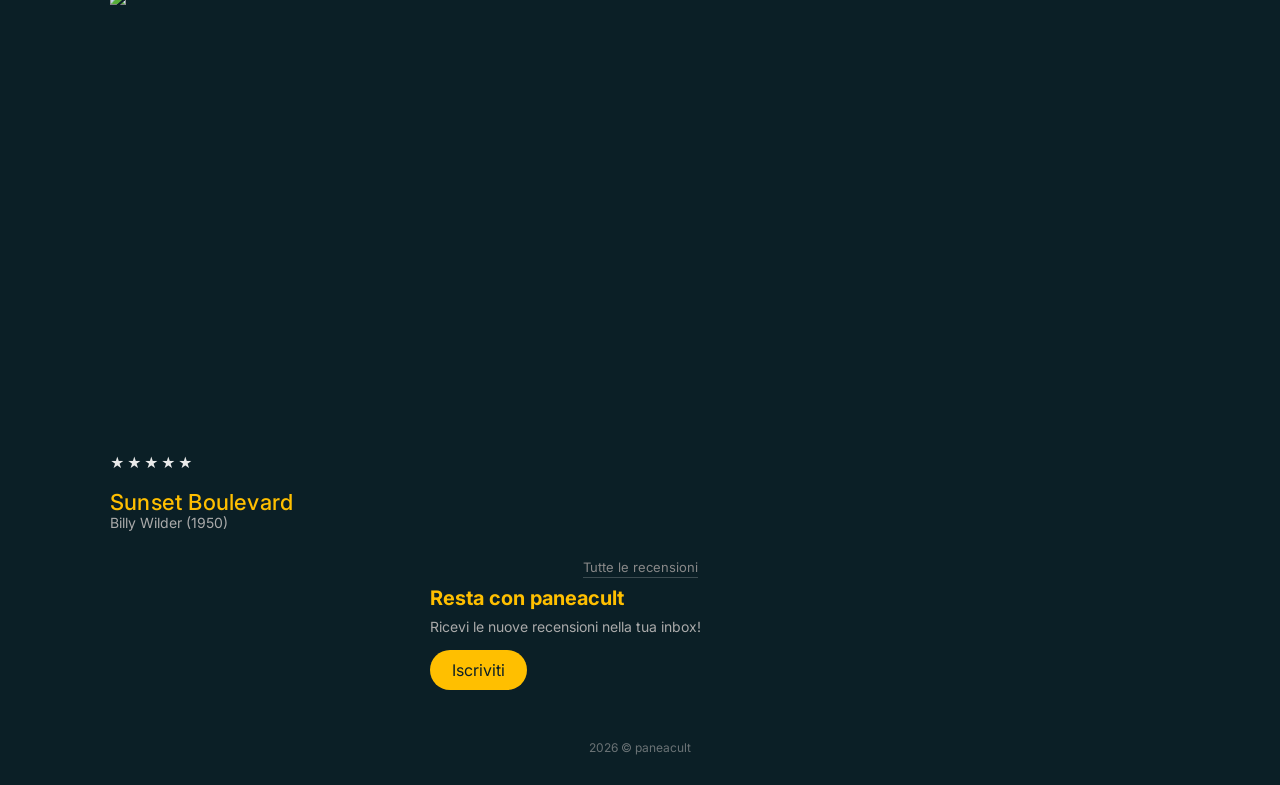
==== commit 9cf46c9b: "Add 'Home' link to the navigation menu" ====
--- a/index.html
+++ b/index.html
@@ -9,7 +9,7 @@
 <link rel="stylesheet" href="style.css">
 
 <link rel="stylesheet" href="https://cdnjs.cloudflare.com/ajax/libs/font-awesome/6.5.0/css/all.min.css">
-<link href="https://fonts.googleapis.com/css2?family=Playfair+Display:wght@400;600&family=Inter:wght@300;400&display=swap" rel="stylesheet">
+<link href="https://fonts.googleapis.com/css2?family=Playfair+Display:wght@300;400;600&family=Inter:wght@300;400&display=swap" rel="stylesheet">
 
 </head>
 
@@ -20,12 +20,11 @@
   <a href="index.html" class="logo">paneacult</a>
 
   <nav class="menu">
-    <a href="archivio.html"">Recensioni</a>
+    <a href="index.html">Home</a>
+    <a href="archivio.html">Recensioni</a>
     <a href="featured.html">Chi sono</a>
     <a href="contatti.html">Contatti</a>
   </nav>
-</header>
-
 </header>
 <!-- SOCIAL -->
 <div class="social">
@@ -111,8 +110,11 @@
 </div>
 
 </div>
-
+<div class="back-archivio">
+  <a href="archivio.html">Tutte le recensioni</a>
+</div>
 </section>
+  
 
 <!-- NEWSLETTER -->
 <section class="newsletter fade-in">
--- a/style.css
+++ b/style.css
@@ -1,3 +1,7 @@
+html {
+  overflow-y: scroll;
+}
+
 /* ===== RESET ===== */
 * {
   box-sizing: border-box;
@@ -32,8 +36,7 @@
 /* ===== HEADER ===== */
 .site-header {
   text-align: center;
-  padding: 15px 20px 5px;
-  padding-bottom: 0;
+  padding: 30px 20px 15px;
 }
 
 .logo {
@@ -41,14 +44,14 @@
   font-size: 52px;
   color: var(--gold);
   display: block;
-  margin-bottom: 12px;
+  margin-bottom: 18px;
 }
 
 .menu {
   display: flex;
   justify-content: center;
   gap: 24px;
-  margin-bottom: 5px;
+  margin-bottom: 20px;
 }
 
 .menu a {
@@ -57,14 +60,17 @@
   color: var(--muted);
   text-transform: uppercase;
   position: relative;
+  opacity: 0.8;
 }
 
 .menu a.active {
   color: var(--gold);
+  opacity: 1;
 }
 
 .menu a.active::after {
   content: "";
+  position: absolute;
   height: 1px;
   width: 100%;
   background: var(--gold);
@@ -72,29 +78,73 @@
   left: 0;
   opacity: 0.7;
 }
+.menu a:hover {
+  color: var(--gold);
+}
+
+.menu a:hover::after {
+  content: "";
+  position: absolute;
+  height: 1px;
+  width: 100%;
+  background: var(--gold);
+  bottom: -4px;
+  left: 0;
+  opacity: 0.7;
+}
+
+.menu a::after {
+  content: "";
+  position: absolute;
+  height: 1px;
+  width: 0;
+  background: var(--gold);
+  bottom: -4px;
+  left: 0;
+  transition: 0.3s;
+}
 
 /* ===== SOCIAL ===== */
 .social {
   display: flex;
   justify-content: center;
-  align-items: center;
   gap: 16px;
   margin: 15px 0;
 }
 
 /* ===== HERO ===== */
 .hero {
+  position: relative;
   text-align: center;
-  margin: 25px auto 15px;
-  max-width: 520px;
+  margin: 40px auto 30px;
+  max-width: 600px;
+  margin-bottom: 40px;
 }
 
 .hero h1 {
-  font-family: 'Playfair Display', serif;
-  font-size: clamp(18px, 4vw, 24px);
-  line-height: 1.5;
-}
-
+  position: relative;
+  z-index: 1;
+  font-size: clamp(20px, 4vw, 26px);
+  line-height: 1.6;
+  letter-spacing: 0.3px;
+  font-weight: 300;
+}
+.hero::before {
+  content: "";
+  position: absolute;
+  width: 280px;
+  height: 280px;
+  border-radius: 50%;
+  background: radial-gradient(
+    circle,
+    rgba(255,191,0,0.08) 0%,
+    transparent 70%
+  );
+  top: 50%;
+  left: 50%;
+  transform: translate(-50%, -50%);
+  z-index: 0;
+}
 /* ===== GRID ===== */
 .grid {
   display: grid;
@@ -102,24 +152,32 @@
   margin-top: 20px;
 }
 
+/* ===== FILTRI ===== */
+.filtri {
+  display: flex;
+  flex-direction: column;
+  align-items: center;
+  gap: 14px;
+  margin: 30px 0;
+}
+
 .filtri-buttons {
   display: flex;
   flex-wrap: wrap;
-  gap: 10px;
+  gap: 8px;
   justify-content: center;
-  margin-top: 0;
-}
+  max-width: 600px;
+}
+
 .filtro {
-  padding: 6px 12px;
+  padding: 9px 18px;
   font-size: 12px;
   border-radius: 999px;
   background: transparent;
   color: #aaa;
-  transition: all 0.25s ease;
   border: 1px solid rgba(255,255,255,0.25);
-  backdrop-filter: blur(4px);
-  min-width: 70px;
-  text-align: center;
+  transition: all 0.2s ease;
+  letter-spacing: 0.3px;
 }
 
 .filtro.attivo {
@@ -127,54 +185,172 @@
   color: #0b1f26;
   border-color: var(--gold);
 }
+
 .filtro:hover {
   border-color: var(--gold);
   color: var(--gold);
   background: rgba(255,191,0,0.1);
 }
+
 /* ===== CARD ===== */
 .card {
-  position: relative;
   overflow: hidden;
-  border-radius: 0;
-  -webkit-tap-highlight-color: transparent;
   display: flex;
   flex-direction: column;
-  display: block;
-  width: 100%;
-}
-  .card img {
-  width: 100%;
+}
+
+/* hover */
+.card:hover img {
+  transform: scale(1.01);
+}
+
+.card:hover p {
+  color: #ccc;
+}
+
+/* ===== CARD TEXT ===== */
+.card-info {
+  text-align: left;
+  margin-top: 6px;
+}
+
+.card-info p {
+  font-size: 13px;
+  color: #aaa;
+  line-height: 1.2;
+}
+
+/* TITOLI FILM */
+.card-info h3 {
+  color: var(--gold) !important;
+  font-size: 20px;
+  font-weight: 500;
+  letter-spacing: 0.2px;
+  transition: 0.2s ease;
+}
+
+.card:hover .card-info h3 {
+  opacity: 0.85;
+  transform: translateY(-1px);
+}
+
+/* ===== LAYOUT ===== */
+.container {
+  max-width: 1100px;
+  margin: 0 auto;
+  padding: 0 20px;
+}
+
+.home-grid {
+  display: grid;
+  grid-template-columns: 1fr;
+  gap: 50px;
+}
+
+.archivio-grid {
+  display: grid;
+  gap: 40px;
+  max-width: 1100px;
+  margin: 0 auto;
+  margin-top: 50px;
+  grid-template-columns: 1fr;
+}
+
+.archivio-grid h3 {
+  font-weight: 500;
+  color: var(--gold);
+  margin-top: 10px;
+}
+
+.archivio-grid p {
+  font-size: 14px;
+  color: #aaa;
+}
+.archivio-grid .card img {
   aspect-ratio: 16/9;
   object-fit: cover;
-  border-radius: 0;
-  object-position: center;
-  }
- 
-/* 🔥 FIX: non copre il titolo */
-.card:hover img {
-  transform: scale(1.02);
-}
-
-/* ===== RATING ===== */
-.rating {
-  top: 12px;
+}
+/* ===== PAGINE TESTO ===== */
+.contact-container,
+.about-container {
+  max-width: 620px;
+  margin: 120px auto 40px;
+  padding: 0 20px;
+  text-align: center;
+  line-height: 1.9;
+  font-size: 17px;
+}
+.contact-container::before {
+  content: "";
+  display: block;
+  width: 40px;
+  height: 1px;
+  background: var(--gold);
+  margin: 0 auto 20px;
+  opacity: 0.6;
+}
+/* ===== CONTACT DESIGN ===== */
+
+.contact-intro {
+  font-family: 'Playfair Display', serif;
+  font-size: 22px;
+  color: var(--gold);
+  margin-bottom: 10px;
+  letter-spacing: 0.5px;
+}
+
+.contact-sub {
+  font-size: 18px;
+  color: #aaa;
+  margin-bottom: 20px;
+}
+
+.contact-email {
+  display: inline-block;
+  margin: 25px 0;
+  font-size: 16px;
+  color: var(--gold);
+  border-bottom: 1px solid rgba(255,191,0,0.4);
+  padding-bottom: 2px;
+  transition: 0.2s ease;
+}
+
+.contact-email:hover {
+  border-color: var(--gold);
+}
+
+.contact-mail::after {
+  content: "";
   position: absolute;
-  left: 12px;
-  background: rgba(0,0,0,0.6);
-  padding: 6px 10px;
-  border-radius: 20px;
-  font-size: 12px;
-  color: var(--gold);
-}
-
-/* ===== CARD TEXT ===== */
-
-.card:hover p {
-  color: #ccc !important;
-}
-
-/* ===== NEWSLETTER (FIX RIPRISTINO) ===== */
+  left: 0;
+  bottom: -2px;
+  width: 0;
+  height: 1px;
+  background: var(--gold);
+  transition: width 0.3s ease;
+}
+
+.contact-mail:hover::after {
+  width: 100%;
+}
+
+.contact-extra {
+  margin-top: 20px;
+  font-size: 18px;
+  color: #777;
+}
+.contact-extra a {
+  color: var(--gold);
+  text-decoration: none;
+  border-bottom: 1px solid rgba(255,191,0,0.3);
+  transition: 0.2s ease;
+}
+
+.contact-extra a:hover {
+  border-color: var(--gold);
+}
+}
+/* ===== NEWSLETTER ===== */
 .newsletter {
   margin: 80px auto;
   padding: 0 20px;
@@ -199,15 +375,24 @@
 }
 
 .newsletter-btn {
-  display: inline-block;
   padding: 10px 22px;
   border-radius: 24px;
   background: var(--gold);
   color: #0b1f26;
-  font-size: 14px;
-}
-
-/* ===== REVIEW PAGE ===== */
+}
+
+/* ===== FOOTER ===== */
+footer {
+  max-width: 1100px;
+  margin: 60px auto 30px;
+  padding: 0 20px;
+  font-size: 12px;
+  color: #aaa;
+  opacity: 0.6;
+  text-align: center;
+}
+
+/* ===== REVIEW ===== */
 .review-hero {
   position: relative;
   height: 300px;
@@ -215,321 +400,261 @@
   border-radius: 16px;
 }
 
-/* 🔥 FIX IMMAGINI UGUALI */
-
-.review-container {
-  max-width: 1100px;
-  margin: 0 auto;
-  padding: 0 20px;
-  width: 100%;
-  height: 100%;
-  object-fit: cover;
-  margin-top: 30px;
-}
-
-.review-container h1 {
-  font-family: 'Playfair Display', serif;
-  font-size: 28px;
-  color: var(--gold);
-  margin-bottom: 2px;
-}
-
-/* 🔥 FIX REGISTA ATTACCATO */
-.meta {
-  font-size: 14px;
-  color: #aaa;
-  margin-bottom: 4px;
-}
-
-.genere {
-  font-size: 13px;
-  color: #777;
-  margin-bottom: 18px;
-}
-
-.review-text {
-  line-height: 1.8;
-  color: #d6d6d6;
-  max-width: 650px;
-}
-
-.review-text p {
-  margin-bottom: 20px; 
-}
-.firma {
-  margin-bottom: 20px;
-}
-
-/* ===== FOOTER ===== */
-footer {
-  text-align: center;
-  padding: 20px;
-  font-size: 12px;
-  opacity: 0.5;
-  margin-top: 40px;
-}
-
-/* ===== MOBILE ===== */
-@media (max-width: 600px) {
-  .card img {
-    aspect-ratio: 4/3;
-  }
-}
-@media (max-width: 600px) {
-  .logo { font-size: 36px; }
-  .menu { gap: 16px; }
-  .menu a { font-size: 11px; }
-  }
-}
-
-/* SOLO ARCHIVIO */
-@media (min-width: 900px) {
-  .archivio-grid {
-    grid-template-columns: repeat(2, 1fr);
-    gap: 30px;
-  }
-}
-/* ===== FIX PC FINALI ===== */
-
-/* 1) CONTATTI + CHI SONO centrati di nuovo */
-.contact-container,
-.about-container {
-  max-width: 620px;
-  margin: 120px auto;
-  padding: 0 20px;
-  text-align: center;
-  line-height: 1.9;
-  font-size: 17px;
-}
-
-.about-container p {
-  margin-bottom: 14px;
-  color: #d6d6d6; /* colore base */
-}
-
-/* SOLO prima frase */
-.about-container p:first-of-type {
-  color: var(--gold);
-}
-
-/* nome */
-.about-container p:nth-of-type(3) {
-  color: #ffffff;
-}
-
-@keyframes fadeUp {
-  to {
-    opacity: 1;
-    transform: translateY(0);
-  }
-}
-/* 2) FILTRI (titoli Rubrica / Genere centrati) */
-.filtri {
-  align-items: center;
-  display: flex;
-  flex-direction: column;
-  gap: 20px;
-  margin-bottom: 35px;
-  margin-top: 30px;
-}
-
-.filtri-group {
-  display: flex;
-  gap: 4px;
-  flex-direction: column;
-  align-items: center;
-  font-size: 12px;
-  letter-spacing: 1px;
-  text-transform: none; /* 🔥 meno finto */
-  color: rgba(255,255,255,0.7);
-}
-
-/* 3) IMMAGINI PAGINA RECENSIONI (tutte identiche davvero) */
 .review-hero img {
   position: absolute;
   width: 100%;
   height: 100%;
   object-fit: cover;
-  top: 0;
-  left: 0;
-}
-/* 4) HOME – testo leggermente più basso e centrato meglio */
-.card-info {
+}
+
+.review-container {
+  max-width: 1100px;
+  margin: 30px auto 0;
+  padding: 0 20px;
+}
+
+.review-container h1 {
+  font-family: 'Playfair Display', serif;
+  font-size: 28px;
+  color: var(--gold);
+}
+
+.meta { font-size: 14px; color: #aaa; }
+.genere { font-size: 13px; color: #777; }
+
+.review-text {
+  line-height: 1.8;
+  max-width: 650px;
+}
+.review-text p { margin-bottom: 20px; 
+}
+.rating {
   margin-top: 10px;
-  padding: 0;
+  margin-bottom: 6px;
+  font-size: 14px;
+  letter-spacing: 2px;
+}
+/* ===== HOME CINEMATICA ===== */
+
+.home-grid .card img {
+  border-radius: 6px;
+  
+}
+
+.home-grid {
+  gap: 70px;
+}
+
+.home .card img {
+  aspect-ratio: 21/9; /* effetto banner */
+}
+.home .card-info {
+  margin-top: 12px;
+}
+
+.home .card-info h3 {
+  font-size: 22px;
+}
+
+.home .card-info p {
+  font-size: 14px;
+}
+
+.rating {
+  margin-top: 10px;
+  margin-bottom: 6px;
+  font-size: 14px;
+  letter-spacing: 2px;
+}
+.back-archivio {
+  margin-top: 25px;
+  margin-bottom: 10px;
+  text-align: center;
+}
+
+.back-archivio a {
+  font-size: 13px;
+  color: #888;
+  border-bottom: 1px solid rgba(255,255,255,0.2);
+  padding-bottom: 2px;
+}
+
+.back-archivio a:hover {
+  color: var(--gold);
+  border-color: var(--gold);
+}
+
+/* ===== ABOUT PAGE ===== */
+
+.about {
+  max-width: 1000px;
+  margin: 80px auto;
+  padding: 0 20px;
+}
+
+/* immagine */
+.about-hero img {
+  width: 100%;
+  max-width: 420px;
+  display: block;
+  filter: grayscale(100%); /* 🔥 qui */
+    transition: 0.4s ease;
+}
+.about-hero img:hover {
+  filter: grayscale(0%);
+}
+/* testo */
+.about-container {
+  max-width: 520px;
+  margin: 0 auto 80px;
+  padding: 0 20px;
+  line-height: 1.9;
+  font-size: 16px;
+  margin-top: 10px;
   text-align: left;
 }
 
-.card-info h3 {
+/* paragrafi */
+.about-container p {
+  margin-bottom: 18px;
+  color: #ccc;
+}
+.about-container p:first-child {
+  color: var(--gold);
   font-size: 18px;
-  font-weight: 400;
-  color: var(--gold);
-  margin-bottom: 2px;
-}
-
-.card-info p {
-  font-size: 13px;
-  color: #aaa;
-}
-
-/* 5) FIX HOVER (non copre mai il titolo) */
-
-.card:hover img {
- transform: scale(1.01);
-}
-
-/* HOME SEMPRE VERTICALE */
-.archivio-grid {
+  margin-bottom: 20px;
+}
+
+/* prima frase */
+.about-container .intro {
+  color: var(--gold);
+  font-size: 18px;
+}
+
+/* nome */
+.about-container .firma {
+  color: #fff;
+}
+
+/* incipit */
+.about-container p:first-child {
+  color: var(--gold);
+  font-size: 18px;
+  margin-bottom: 20px;
+}
+
+.about-grid {
   display: grid;
-  gap: 40px;
-  max-width: 1100px;
-  margin: 0 auto;
-
-}
-
-/* mobile */
-.archivio-grid {
-  grid-template-columns: 1fr;
+  grid-template-columns: 1fr 1fr;
+  gap: 60px;
+  align-items: center;
+}
+
+.firma-manifesto {
+  margin: 100px auto 0;
+  max-width: 600px;
+}
+
+/* FIRMA centrata */
+.firma-img {
+  display: block;
+  margin: 30px auto 0;   /* 🔥 centro perfetto */
+  opacity: 0.75;
+  width: 220px;   
+  transform: rotate(-1deg);
+  filter: brightness(0) invert(1);
+  }
+
+.firma-manifesto p {
+  font-family: 'Playfair Display', serif;
+  font-size: 20px;
+  line-height: 1.6;
+  margin-bottom: 20px;
+}
+
+/* firma */
+.firma-manifesto span {
+  display: block;
+  font-size: 14px;
+  color: var(--gold);
+  opacity: 0.8;
+  letter-spacing: 1px;
+}
+
+/* desktop */
+@media (min-width: 900px) {
+  .archivio-grid {
+    grid-template-columns: repeat(3, 1fr);
+  }
 }
 
 /* tablet */
-@media (min-width: 768px) {
+@media (min-width: 600px) and (max-width: 899px) {
   .archivio-grid {
     grid-template-columns: repeat(2, 1fr);
   }
 }
 
-/* desktop */
-@media (min-width: 1200px) {
+/* mobile */
+@media (max-width: 599px) {
   .archivio-grid {
-    grid-template-columns: repeat(3, 1fr);
-  }
-}
-  .home-grid {
-  grid-template-columns: 1fr !important;
-  }
-  .filtri-buttons:first-of-type .filtro {
-  opacity: 1;
-  }
-.filtri-buttons:last-of-type .filtro {
-  opacity: 0.85;
-}
-
-.archivio-grid .card img {
-  width: 100%;
-  aspect-ratio: 16/9;
-  object-fit: cover;
-  object-position: center;
-}
-.container {
-  max-width: 1100px;
-  margin: 0 auto;
-  padding: 0 20px;
-}
-.card-info h3 {
-  font-size: 18px;
-  font-weight: 400;
-  color: var(--gold);
-  margin-bottom: 2px;
-  letter-spacing: 0.2px;
-  }
-.home-grid {
-  display: grid;
-  grid-template-columns: 1fr;
-  gap: 50px;
-}
-
-.home-grid .card img {
-  aspect-ratio: 16/9;
-  object-fit: cover;
-}
-.card-info p {
-  font-size: 13px;
-  color: #aaa;
-  line-height: 1.2;
-}
-@media (max-width: 600px) {
+    grid-template-columns: 1fr;
+  }
+.about-grid {
+    grid-template-columns: 1fr;
+    gap: 30px;
+  }
+
+  .about-hero img {
+    margin: 0 auto;
+    max-width: 320px;
+  }
+
+  .about-container {
+    text-align: center;
+  }
+  .card img {
+    aspect-ratio: 4/3;
+  }
+  .home-grid .card img {
+  aspect-ratio: 4/3; /* 👈 resta più leggibile */
+  }
+  .logo { font-size: 36px; }
+  .menu { gap: 16px; }
+  .menu a { font-size: 11px; }
+
+  .contact-container,
+  .about-container {
+    margin: 50px auto 0;
+  }
 
   .filtri-buttons {
-    justify-content: flex-start; /* ⬅️ da centro a sinistra */
-    gap: 8px;
+    justify-content: center;
+    gap: 6px;
   }
 
   .filtro {
-    font-size: 11px;
-    padding: 6px 10px;
-    min-width: auto; /* ⬅️ evita bottoni troppo larghi */
+    padding: 4px 9px;
+    font-size: 10.5px;
+    border-radius: 999px;
   }
 
   .filtri-group {
-    width: 100%;
-    align-items: flex-start; /* ⬅️ allinea tutto a sinistra */
-  }
-}
-.watch {
-  margin: 15px 0 25px;
-  font-size: 13px;
-  color: var(--muted);
-  margin: 10px 0 25px;
-  font-size: 13px;
-}
-
-.watch span {
-  color: #666;
-  margin-right: 6px;
-}
-
-.watch a {
-  margin-right: 10px;
-  transition: 0.2s;
-  color: var(--gold);
-  border-bottom: 1px solid rgba(255,191,0,0.4);  
-}
-
-.watch a:hover {
-  border-color: var(--gold);
+    align-items: center;
+  }
   
-.review-end {
-  margin-top: 50px;
-  text-align: left;
-}
-/* ⭐ STELLE */
-.stelle {
-  color: var(--gold);
-  font-size: 14px;
-  letter-spacing: 2px;
-  margin-bottom: 15px;
-  text-align: left;
-}
-
-/* ✍️ FIRMA */
-.firma {
-  font-size: 14px;
-  color: #ccc;
-  line-height: 1.6;
-  margin-bottom: 25px;
-  margin-top: 15px;
-  text-align: left;
-}
-
-.firma em {
-  font-style: normal;
-  color: #888;
-  font-size: 12px;
-}
-
-/* 🔙 LINK */
-
-.back-home {
-  text-align: left;
-}
-  
-.back-home a {
-  font-size: 13px;
-  color: #888;
-  transition: 0.2s;
-}
-
-.back-home a:hover {
-  color: var(--gold);
-}
+.newsletter {
+    margin-top: 60px;   /* 🔥 separa dalle card */
+    margin-bottom: 60px;
+  }
+
+  .newsletter h2 {
+    font-size: 22px;    /* leggermente più equilibrato */
+    margin-bottom: 10px;
+  }
+
+  .newsletter p {
+    font-size: 14px;
+    margin-bottom: 20px;
+  }
+}
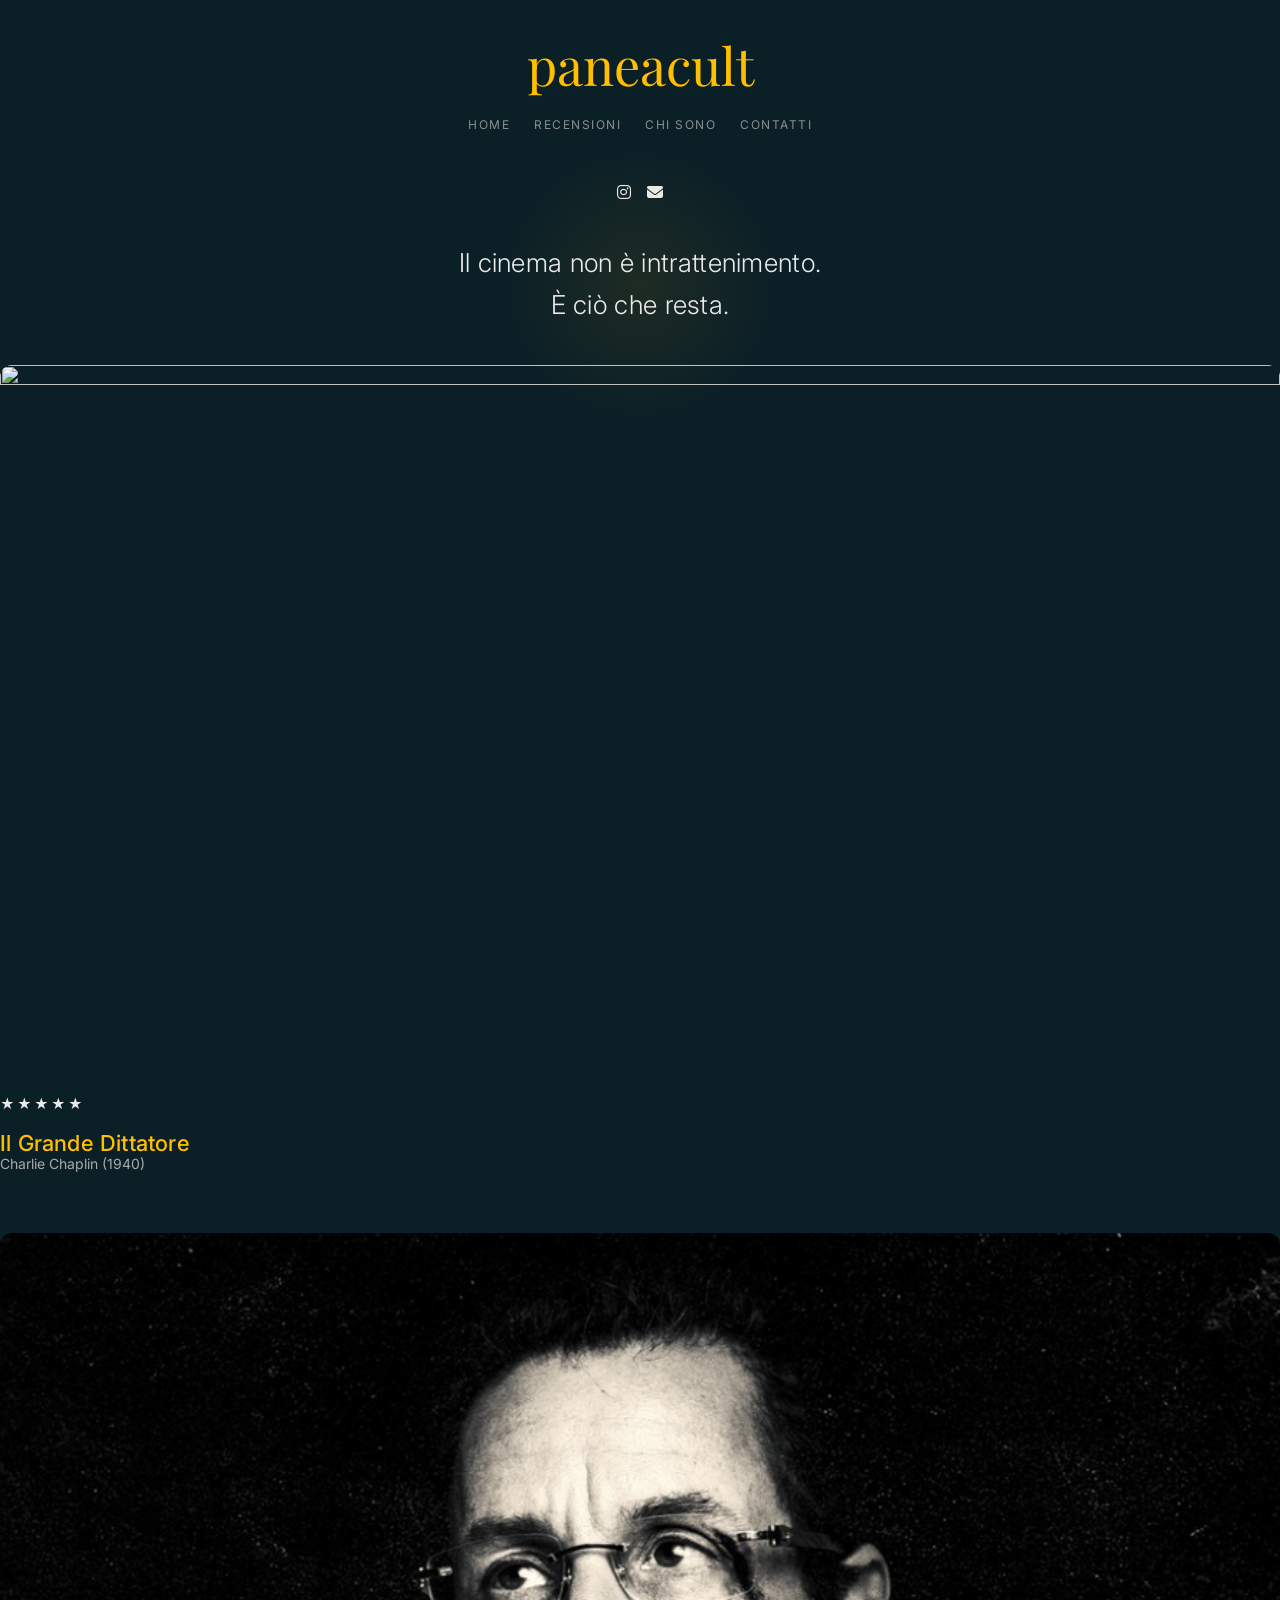
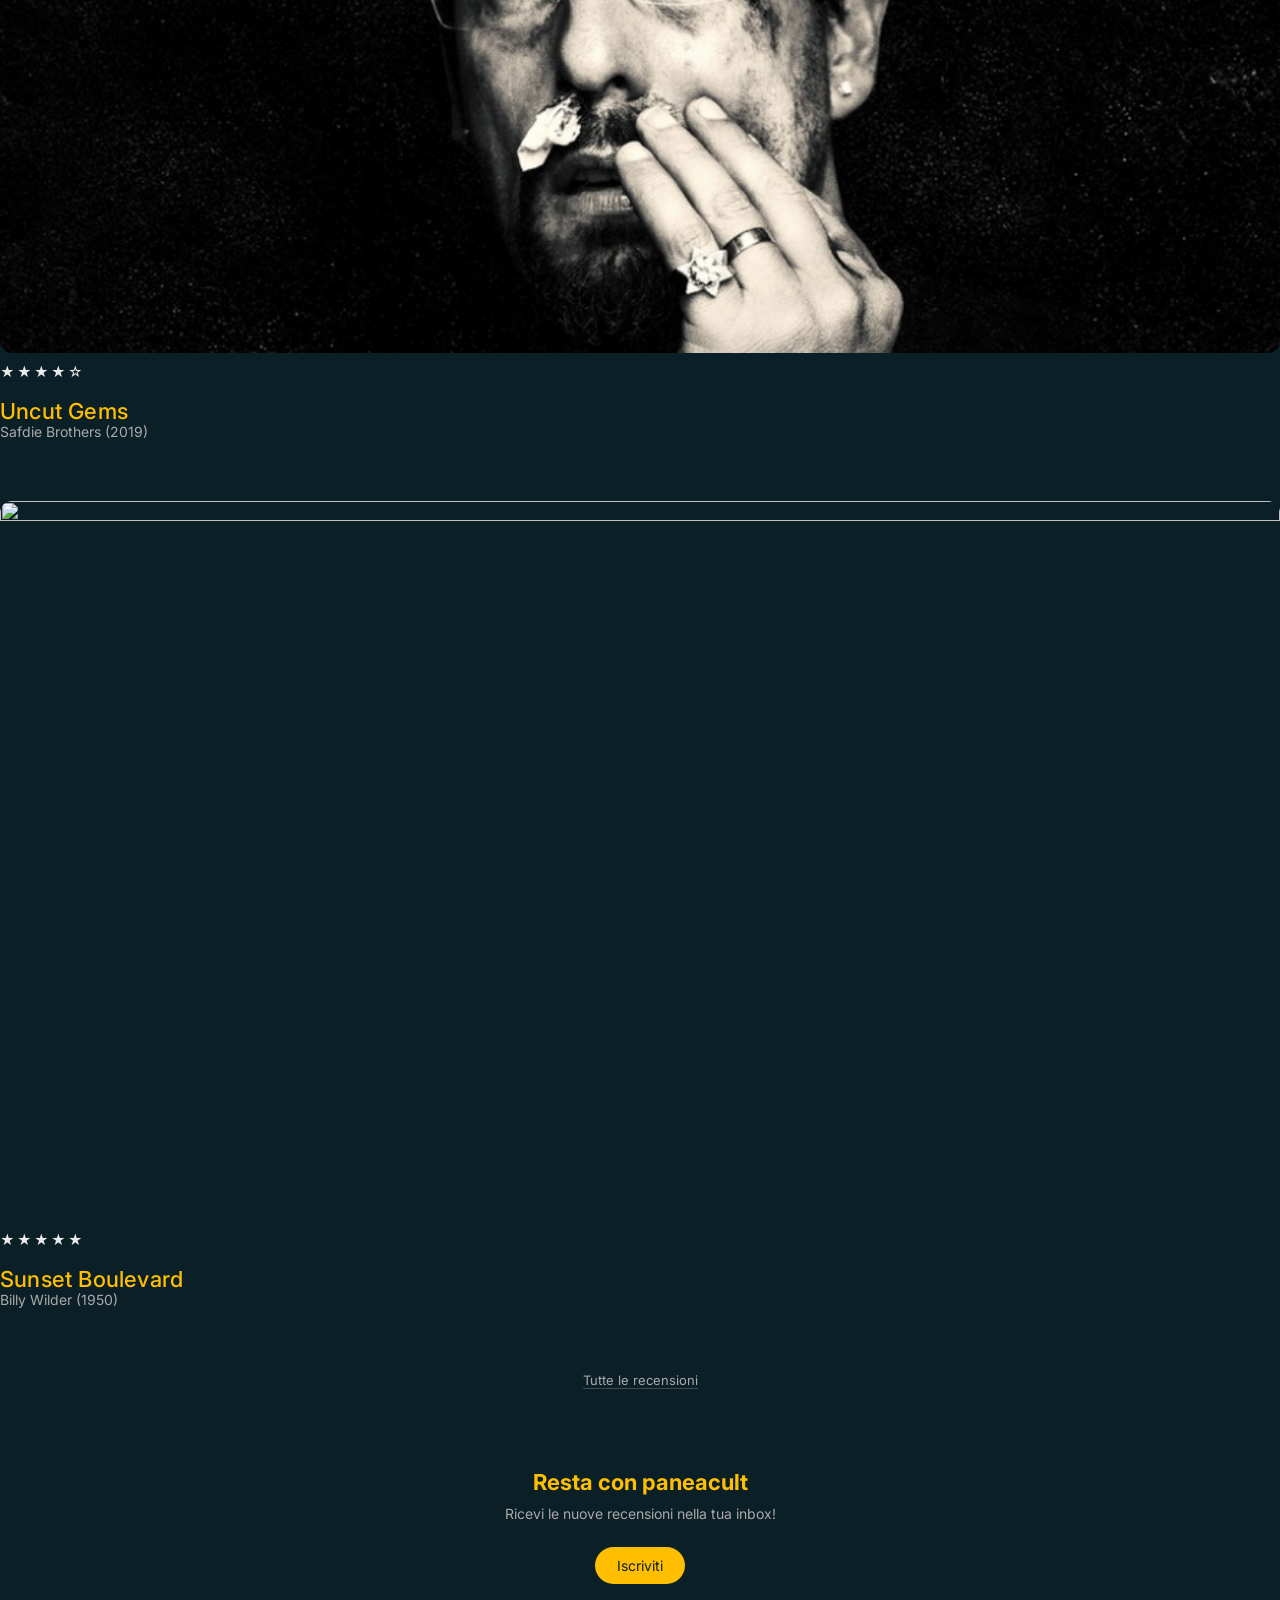
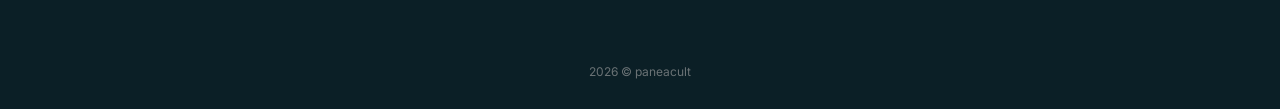
==== commit a1c9fccc: "Refactor home-grid div structure in index.html" ====
--- a/index.html
+++ b/index.html
@@ -42,94 +42,74 @@
 <!-- FILM (HOME CINEMATICA) -->
 
 <section class="section">
+  <div class="home-grid">
 
-<div class="container">
+    <a href="dittatore.html" class="card"
+       data-categoria="cinema-che-resta"
+       data-genere="commedia dramma">
 
-<div class="grid home-grid">
+      <img src="img/dittatore.png">
 
-<a href="dittatore.html" class="card"
+      <div class="rating">★★★★★</div>
 
-data-categoria="cinema-che-resta"
+      <div class="card-info">
+        <h3>Il Grande Dittatore</h3>
+        <p>Charlie Chaplin (1940)</p>
+      </div>
 
-data-genere="commedia dramma">
+    </a>
 
-<img src="img/dittatore.png">
 
-<div class="rating">★★★★★</div>
+    <a href="uncut.html" class="card"
+       data-categoria="sguardi-contemporanei"
+       data-genere="thriller dramma">
 
-<div class="card-info">
+      <img src="img/uncut.png">
 
-<h3>Il Grande Dittatore</h3>
+      <div class="rating">★★★★☆</div>
 
-<p>Charlie Chaplin (1940)</p>
+      <div class="card-info">
+        <h3>Uncut Gems</h3>
+        <p>Safdie Brothers (2019)</p>
+      </div>
 
-</div>
+    </a>
 
-</a>
 
-<a href="uncut.html" class="card"
+    <a href="tramonto.html" class="card"
+       data-categoria="cinema-che-resta"
+       data-genere="dramma giallo">
 
-data-categoria="sguardi-contemporanei"
+      <img src="img/viale-del-tramonto.jpg">
 
-data-genere="thriller dramma">
+      <div class="rating">★★★★★</div>
 
-<img src="img/uncut.png">
+      <div class="card-info">
+        <h3>Sunset Boulevard</h3>
+        <p>Billy Wilder (1950)</p>
+      </div>
 
-<div class="rating">★★★★☆</div>
-
-<div class="card-info">
-
-<h3>Uncut Gems</h3>
-
-<p>Safdie Brothers (2019)</p>
-
-</div>
-
-</a>
-
-<a href="tramonto.html" class="card"
-
-data-categoria="cinema-che-resta"
-
-data-genere="dramma giallo">
-
-<img src="img/viale-del-tramonto.jpg">
-
-<div class="rating">★★★★★</div>
-
-<div class="card-info">
-
-<h3>Sunset Boulevard</h3>
-
-<p>Billy Wilder (1950)</p>
-
-</div>
-
-</a>
-
-</div>
-
-</div>
-<div class="back-archivio">
-  <a href="archivio.html">Tutte le recensioni</a>
-</div>
-</section>
-  
-
-<!-- NEWSLETTER -->
-<section class="newsletter fade-in">
-  <div class="newsletter-inner">
-
-    <h2>Resta con paneacult</h2>
-
-    <p>Ricevi le nuove recensioni nella tua inbox!</p>
-
-    <a href="https://substack.com/@paneacult?utm_source=share&utm_medium=android&r=7pkj8b" class="newsletter-btn">
-      Iscriviti
     </a>
 
   </div>
 </section>
+
+<!-- LINK FINALE -->
+<div class="end-link">
+  <a href="archivio.html">Tutte le recensioni</a>
+</div>
+
+<!-- NEWSLETTER -->
+<div class="container">
+  <section class="newsletter">
+    <div class="newsletter-inner">
+      <h2>Resta con paneacult</h2>
+      <p>Ricevi le nuove recensioni nella tua inbox!</p>
+      <a href="#" class="newsletter-btn">Iscriviti</a>
+    </div>
+  </section>
+</div>
+
 <!-- FOOTER -->
 <footer>
   <p>2026 © paneacult</p>
--- a/style.css
+++ b/style.css
@@ -111,7 +111,10 @@
   gap: 16px;
   margin: 15px 0;
 }
-
+.social a:hover {
+  color: var(--gold);
+  transform: translateY(-2px);
+}
 /* ===== HERO ===== */
 .hero {
   position: relative;
@@ -198,10 +201,20 @@
   display: flex;
   flex-direction: column;
 }
+.card img {
+  display: block;
+}
 
 /* hover */
+
 .card:hover img {
-  transform: scale(1.01);
+  transform: scale(1.03);
+}
+
+.card:hover .card-info h3 {
+  opacity: 0.85;
+  transform: translateY(-2px);
+  transition: 0.2s ease;
 }
 
 .card:hover p {
@@ -212,10 +225,11 @@
 .card-info {
   text-align: left;
   margin-top: 6px;
+  font-size: 18px;
 }
 
 .card-info p {
-  font-size: 13px;
+  font-size: 12px;
   color: #aaa;
   line-height: 1.2;
 }
@@ -223,15 +237,10 @@
 /* TITOLI FILM */
 .card-info h3 {
   color: var(--gold) !important;
-  font-size: 20px;
+  font-size: 16px;
   font-weight: 500;
   letter-spacing: 0.2px;
   transition: 0.2s ease;
-}
-
-.card:hover .card-info h3 {
-  opacity: 0.85;
-  transform: translateY(-1px);
 }
 
 /* ===== LAYOUT ===== */
@@ -244,12 +253,12 @@
 .home-grid {
   display: grid;
   grid-template-columns: 1fr;
-  gap: 50px;
+  gap: 60px;
 }
 
 .archivio-grid {
   display: grid;
-  gap: 40px;
+  gap: 20px;
   max-width: 1100px;
   margin: 0 auto;
   margin-top: 50px;
@@ -265,10 +274,13 @@
 .archivio-grid p {
   font-size: 14px;
   color: #aaa;
+  gap: 30px;
 }
 .archivio-grid .card img {
-  aspect-ratio: 16/9;
+  width: 100%;
+  aspect-ratio: 1 / 1;
   object-fit: cover;
+  border-radius: 10px;
 }
 /* ===== PAGINE TESTO ===== */
 .contact-container,
@@ -349,10 +361,11 @@
 .contact-extra a:hover {
   border-color: var(--gold);
 }
-}
 /* ===== NEWSLETTER ===== */
+
 .newsletter {
-  margin: 80px auto;
+  margin: 100px auto 80px;
+  margin-top: 80px;
   padding: 0 20px;
   text-align: center;
 }
@@ -360,12 +373,15 @@
 .newsletter-inner {
   max-width: 420px;
   margin: 0 auto;
+  display: flex;
+  flex-direction: column;
+  align-items: center;
 }
 
 .newsletter h2 {
   color: var(--gold);
-  font-size: 20px;
-  margin-bottom: 8px;
+  font-size: 22px;
+  margin-bottom: 10px;
 }
 
 .newsletter p {
@@ -375,10 +391,26 @@
 }
 
 .newsletter-btn {
+  display: inline-block;
   padding: 10px 22px;
   border-radius: 24px;
   background: var(--gold);
   color: #0b1f26;
+  font-size: 14px;
+}
+
+/* link archivio */
+.newsletter-link {
+  margin-top: 20px;
+}
+
+.newsletter-link a {
+  font-size: 13px;
+  color: #aaa;
+}
+
+.newsletter-link a:hover {
+  color: var(--gold);
 }
 
 /* ===== FOOTER ===== */
@@ -437,16 +469,16 @@
 /* ===== HOME CINEMATICA ===== */
 
 .home-grid .card img {
-  border-radius: 6px;
-  
-}
-
-.home-grid {
-  gap: 70px;
+  border-radius: 6px
 }
 
 .home .card img {
-  aspect-ratio: 21/9; /* effetto banner */
+  width: 100%;
+  aspect-ratio: 16 / 9;
+  object-fit: cover;
+  border-radius: 12px;
+  display: block;
+  transition: transform 0.3s ease;
 }
 .home .card-info {
   margin-top: 12px;
@@ -580,59 +612,95 @@
   opacity: 0.8;
   letter-spacing: 1px;
 }
-
-/* desktop */
-@media (min-width: 900px) {
-  .archivio-grid {
-    grid-template-columns: repeat(3, 1fr);
-  }
-}
-
-/* tablet */
-@media (min-width: 600px) and (max-width: 899px) {
-  .archivio-grid {
+.social-icon img {
+  width: 18px;
+  opacity: 0.8;
+  transition: 0.2s;
+}
+
+.social-icon img:hover {
+  opacity: 1;
+}
+.end-link {
+  text-align: center;
+  margin: 60px 0 20px;
+}
+
+.end-link a {
+  font-size: 13px;
+  color: #aaa;
+  border-bottom: 1px solid rgba(255,255,255,0.2);
+  transition: 0.2s ease;
+}
+
+.end-link a:hover {
+  color: var(--gold);
+  border-color: var(--gold);
+}
+/* stato iniziale nascosto */
+.card.hidden {
+  opacity: 0;
+  transform: translateY(20px);
+}
+
+/* animazione quando appare */
+.card.show {
+  opacity: 1;
+  transform: translateY(0);
+  transition: opacity 0.5s ease, transform 0.5s ease;
+}
+.load-more {
+  text-align: center;
+  margin: 40px 0 10px;
+}
+
+#loadMoreBtn {
+  background: transparent;
+  border: 1px solid rgba(255,255,255,0.2);
+  color: #aaa;
+  padding: 8px 16px;
+  font-size: 12px;
+  border-radius: 20px;
+  transition: 0.2s ease;
+}
+
+#loadMoreBtn:hover {
+  border-color: var(--gold);
+  color: var(--gold);
+
+/* ===== MOBILE ===== */
+@media (max-width: 599px) {
+
+  /* HOME → griglia (FIX principale) */
+  .home-grid {
     grid-template-columns: repeat(2, 1fr);
-  }
-}
-
-/* mobile */
-@media (max-width: 599px) {
-  .archivio-grid {
-    grid-template-columns: 1fr;
-  }
-.about-grid {
-    grid-template-columns: 1fr;
-    gap: 30px;
-  }
-
-  .about-hero img {
-    margin: 0 auto;
-    max-width: 320px;
-  }
-
-  .about-container {
-    text-align: center;
-  }
-  .card img {
-    aspect-ratio: 4/3;
-  }
-  .home-grid .card img {
-  aspect-ratio: 4/3; /* 👈 resta più leggibile */
-  }
-  .logo { font-size: 36px; }
-  .menu { gap: 16px; }
-  .menu a { font-size: 11px; }
-
-  .contact-container,
-  .about-container {
-    margin: 50px auto 0;
-  }
-
-  .filtri-buttons {
-    justify-content: center;
-    gap: 6px;
-  }
-
+    gap: 18px;
+  }
+
+  .home .card img {
+    aspect-ratio: 4 / 3;
+    border-radius: 10px;
+  }
+
+  .card-info {
+    margin-top: 6px;
+  }
+
+  .card-info h3 {
+    font-size: 14px;
+    line-height: 1.2;
+  }
+
+  .card-info p {
+    font-size: 12px;
+  }
+
+  .rating {
+    font-size: 11px;
+    letter-spacing: 1px;
+  }
+
+  /* FILTRI */
   .filtro {
     padding: 4px 9px;
     font-size: 10.5px;
@@ -642,14 +710,15 @@
   .filtri-group {
     align-items: center;
   }
-  
-.newsletter {
-    margin-top: 60px;   /* 🔥 separa dalle card */
+
+  /* NEWSLETTER */
+  .newsletter {
+    margin-top: 60px;
     margin-bottom: 60px;
   }
 
   .newsletter h2 {
-    font-size: 22px;    /* leggermente più equilibrato */
+    font-size: 22px;
     margin-bottom: 10px;
   }
 
@@ -657,4 +726,61 @@
     font-size: 14px;
     margin-bottom: 20px;
   }
-}
+
+  /* ARCHIVIO → griglia (FIX pulito) */
+  .archivio-grid {
+    grid-template-columns: repeat(2, 1fr);
+    gap: 20px;
+  }
+
+  .archivio-grid .card img {
+    aspect-ratio: 1 / 1;
+    object-fit: cover;
+    border-radius: 10px;
+  }
+
+}
+
+
+/* ===== TABLET ===== */
+@media (min-width: 600px) and (max-width: 899px) {
+
+  .archivio-grid {
+    grid-template-columns: repeat(2, 1fr);
+  }
+
+}
+
+
+/* ===== DESKTOP ===== */
+@media (min-width: 900px) {
+
+  /* ARCHIVIO */
+  .archivio-grid {
+    grid-template-columns: repeat(3, 1fr);
+  }
+
+  /* HOME → cinematica */
+  .home-grid {
+    grid-template-columns: 1fr;
+    max-width: 900px;
+    margin: 0 auto;
+  }
+
+  .home .card img {
+    aspect-ratio: 16 / 9;
+  }
+
+  .card-info h3 {
+    font-size: 26px;
+  }
+
+  .card-info p {
+    font-size: 15px;
+  }
+
+  .rating {
+    font-size: 15px;
+  }
+
+}
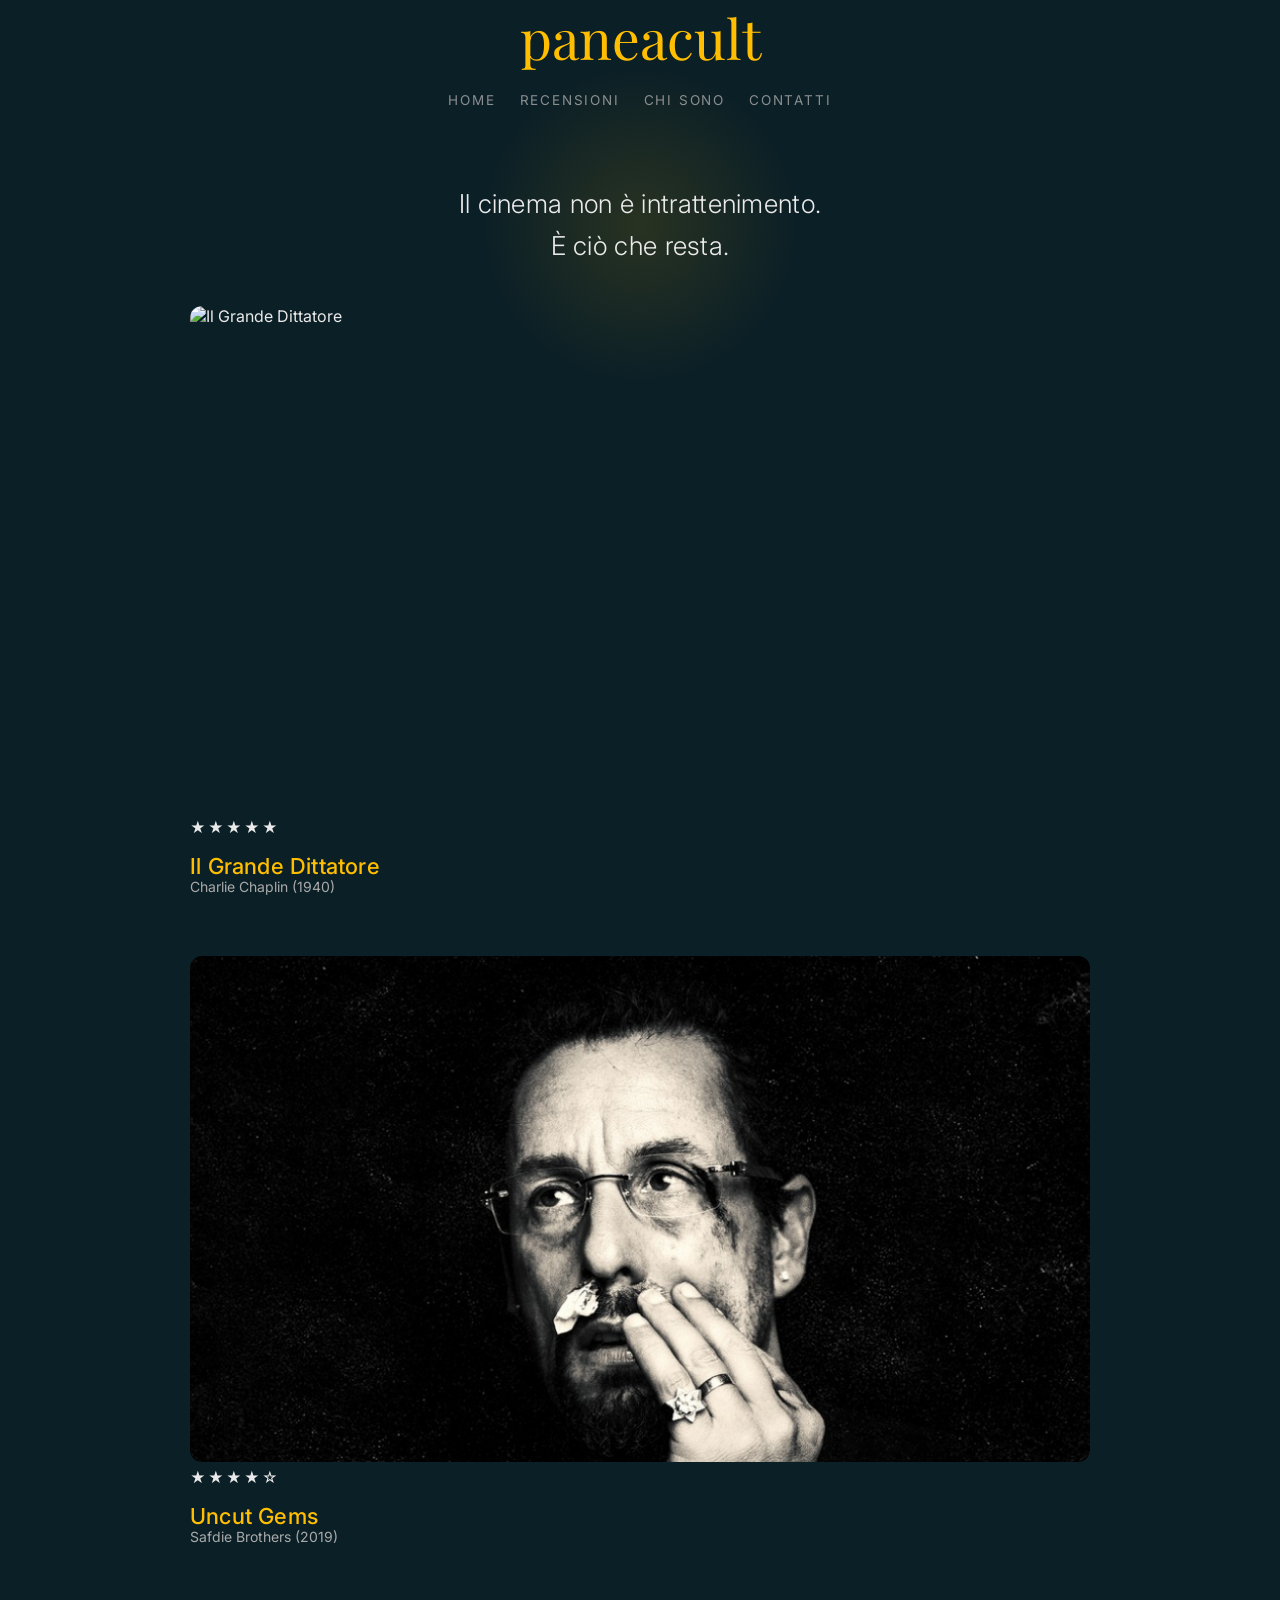
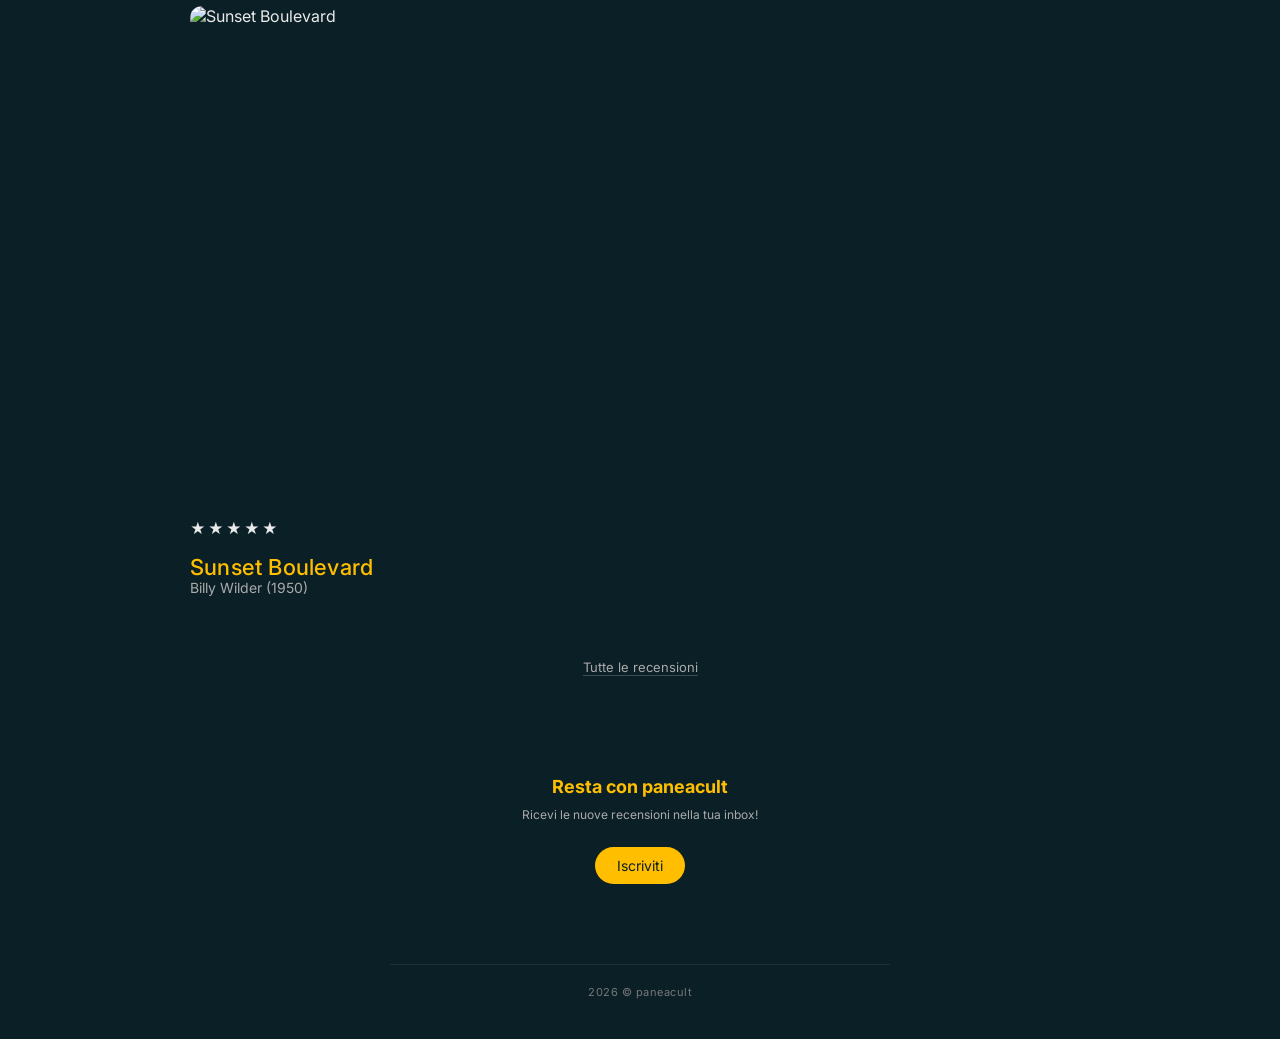
==== commit 25a52280: "Add alt text to images in index.html" ====
--- a/index.html
+++ b/index.html
@@ -25,12 +25,7 @@
     <a href="featured.html">Chi sono</a>
     <a href="contatti.html">Contatti</a>
   </nav>
-</header>
-<!-- SOCIAL -->
-<div class="social">
-  <a href="#"><i class="fab fa-instagram"></i></a>
-  <a href="#"><i class="fas fa-envelope"></i></a>
-</div>
+</header
 
 <!-- BANNER -->
 <section class="hero fade-in">
@@ -48,7 +43,7 @@
        data-categoria="cinema-che-resta"
        data-genere="commedia dramma">
 
-      <img src="img/dittatore.png">
+      <img src="img/dittatore.png" alt="Il Grande Dittatore">
 
       <div class="rating">★★★★★</div>
 
@@ -64,7 +59,7 @@
        data-categoria="sguardi-contemporanei"
        data-genere="thriller dramma">
 
-      <img src="img/uncut.png">
+      <img src="img/uncut.png"alt="Uncut Gems">
 
       <div class="rating">★★★★☆</div>
 
@@ -80,7 +75,7 @@
        data-categoria="cinema-che-resta"
        data-genere="dramma giallo">
 
-      <img src="img/viale-del-tramonto.jpg">
+      <img src="img/viale-del-tramonto.jpg"alt="Sunset Boulevard">
 
       <div class="rating">★★★★★</div>
 
--- a/style.css
+++ b/style.css
@@ -34,18 +34,25 @@
 }
 
 /* ===== HEADER ===== */
+
 .site-header {
-  text-align: center;
-  padding: 30px 20px 15px;
+  position: relative;
+  z-index: 10;
+  padding-bottom: 15px;
+}
+
+.menu {
+  flex-wrap: wrap;
 }
 
 .logo {
   font-family: 'Playfair Display', serif;
-  font-size: 52px;
+  font-size: 55px;
   color: var(--gold);
   display: block;
-  margin-bottom: 18px;
-}
+  text-align: center;
+  margin: 0 auto 18px;
+  }
 
 .menu {
   display: flex;
@@ -122,11 +129,12 @@
   margin: 40px auto 30px;
   max-width: 600px;
   margin-bottom: 40px;
+  z-index: 1;
 }
 
 .hero h1 {
   position: relative;
-  z-index: 1;
+  z-index: 2;
   font-size: clamp(20px, 4vw, 26px);
   line-height: 1.6;
   letter-spacing: 0.3px;
@@ -135,12 +143,12 @@
 .hero::before {
   content: "";
   position: absolute;
-  width: 280px;
-  height: 280px;
+  width: 320px;
+  height: 320px;
   border-radius: 50%;
   background: radial-gradient(
     circle,
-    rgba(255,191,0,0.08) 0%,
+    rgba(255,191,0,0.12) 0%,
     transparent 70%
   );
   top: 50%;
@@ -274,13 +282,20 @@
 .archivio-grid p {
   font-size: 14px;
   color: #aaa;
-  gap: 30px;
 }
 .archivio-grid .card img {
   width: 100%;
   aspect-ratio: 1 / 1;
   object-fit: cover;
   border-radius: 10px;
+}
+.archivio-grid .rating {
+  margin-top: 4px;
+  margin-bottom: 2px;
+}
+
+.archivio-grid .card-info {
+  margin-top: 2px;
 }
 /* ===== PAGINE TESTO ===== */
 .contact-container,
@@ -365,7 +380,6 @@
 
 .newsletter {
   margin: 100px auto 80px;
-  margin-top: 80px;
   padding: 0 20px;
   text-align: center;
 }
@@ -380,12 +394,12 @@
 
 .newsletter h2 {
   color: var(--gold);
-  font-size: 22px;
+  font-size: 18px;
   margin-bottom: 10px;
 }
 
 .newsletter p {
-  font-size: 14px;
+  font-size: 12px;
   color: #aaa;
   margin-bottom: 25px;
 }
@@ -415,15 +429,20 @@
 
 /* ===== FOOTER ===== */
 footer {
-  max-width: 1100px;
   margin: 60px auto 30px;
-  padding: 0 20px;
-  font-size: 12px;
-  color: #aaa;
-  opacity: 0.6;
+  padding: 20px 20px 10px;
   text-align: center;
-}
-
+  font-size: 11px;
+  color: #777;
+  letter-spacing: 0.5px;
+  border-top: 1px solid rgba(255,255,255,0.08);
+  max-width: 500px;
+}
+.firma-img {
+  margin-top: 20px;
+  width: 140px;
+  opacity: 0.9;
+}
 /* ===== REVIEW ===== */
 .review-hero {
   position: relative;
@@ -460,12 +479,7 @@
 }
 .review-text p { margin-bottom: 20px; 
 }
-.rating {
-  margin-top: 10px;
-  margin-bottom: 6px;
-  font-size: 14px;
-  letter-spacing: 2px;
-}
+
 /* ===== HOME CINEMATICA ===== */
 
 .home-grid .card img {
@@ -493,8 +507,8 @@
 }
 
 .rating {
-  margin-top: 10px;
-  margin-bottom: 6px;
+  margin-top: 6px;
+  margin-bottom: 4px;
   font-size: 14px;
   letter-spacing: 2px;
 }
@@ -521,47 +535,67 @@
 .about {
   max-width: 1000px;
   margin: 80px auto;
-  padding: 0 20px;
-}
-
+  padding: 0 20px
+  display: flex;
+  align-items: center; /* 🔥 questo sistema tutto */
+  gap: 60px;
+}
+.about img {
+  width: 100%;
+  max-width: 200px;
+  display: block;
+  margin: 30px auto;
+  border-radius: 12px;
+}
 /* immagine */
 .about-hero img {
   width: 100%;
-  max-width: 420px;
   display: block;
   filter: grayscale(100%); /* 🔥 qui */
-    transition: 0.4s ease;
+  max-width: 220px;
+  aspect-ratio: 1 / 1;   /* 🔥 perfetto cerchio */
+  object-fit: cover;
+  border-radius: 50%;
+  margin: 0 auto;
+  box-shadow: 
+    0 0 25px rgba(255,191,0,0.18),
+    0 0 60px rgba(255,191,0,0.08);
+  transition: 0.3s ease;
+  object-position: center top;
 }
 .about-hero img:hover {
   filter: grayscale(0%);
+  box-shadow: 
+    0 0 30px rgba(255,191,0,0.25),
+    0 0 80px rgba(255,191,0,0.1);
 }
 /* testo */
 .about-container {
-  max-width: 520px;
-  margin: 0 auto 80px;
   padding: 0 20px;
   line-height: 1.9;
   font-size: 16px;
   margin-top: 10px;
+  margin-bottom: 0;
+  margin: 20px auto 0;
   text-align: left;
+  max-width: 440px;
 }
 
 /* paragrafi */
 .about-container p {
-  margin-bottom: 18px;
-  color: #ccc;
-}
-.about-container p:first-child {
-  color: var(--gold);
-  font-size: 18px;
-  margin-bottom: 20px;
+  font-size: 14px;
+  line-height: 1.6;
+  color: #aaa;
+  margin-bottom: 10px;
 }
 
 /* prima frase */
 .about-container .intro {
-  color: var(--gold);
-  font-size: 18px;
-}
+  font-size: 16px;
+  line-height: 1.5;
+  color: var(--gold);
+  margin-bottom: 14px;
+  }
 
 /* nome */
 .about-container .firma {
@@ -574,27 +608,37 @@
   font-size: 18px;
   margin-bottom: 20px;
 }
-
+.about-container p:last-of-type {
+  margin-bottom: 4px;
+}
 .about-grid {
   display: grid;
-  grid-template-columns: 1fr 1fr;
+  align-items: center;
+  margin: 60px auto 0;
+  grid-template-columns: 220px 1fr;
   gap: 60px;
-  align-items: center;
-}
-
+  max-width: 800px;
+  align-items: start;
+}
+
+.about-text {
+  max-width: 520px;
+}
 .firma-manifesto {
   margin: 100px auto 0;
   max-width: 600px;
+  margin-top: 20px !important;
 }
 
 /* FIRMA centrata */
 .firma-img {
-  display: block;
-  margin: 30px auto 0;   /* 🔥 centro perfetto */
+  display: block;   
+  filter: brightness(0) invert(1);
   opacity: 0.75;
-  width: 220px;   
+  width: 200px;
   transform: rotate(-1deg);
-  filter: brightness(0) invert(1);
+  margin: 6px auto 0; 
+  margin-top: 0 !important;
   }
 
 .firma-manifesto p {
@@ -667,37 +711,102 @@
 #loadMoreBtn:hover {
   border-color: var(--gold);
   color: var(--gold);
-
+}
 /* ===== MOBILE ===== */
 @media (max-width: 599px) {
 
-  /* HOME → griglia (FIX principale) */
-  .home-grid {
+  /* HOME → cinematica */
+  .menu {
+  flex-wrap: wrap;
+  gap: 10px;
+}
+
+.menu a {
+  font-size: 10px;
+  letter-spacing: 0.8px;
+  white-space: nowrap;
+}
+.hero {
+  margin: 20px auto 30px;
+  padding: 0 24px;
+}
+.hero h1 {
+  font-size: 16px;
+  line-height: 1.6;
+  max-width: 95%;
+  margin: 0 auto;
+}
+  .about-hero img {
+    max-width: 160px;
+    margin: 20px auto;
+  }
+.home-grid {
+  grid-template-columns: 1fr;
+  gap: 50px;
+  padding: 0 16px;
+}
+  .archivio-grid {
+  padding: 0 14px;
+    gap: 18px;
+  }
+ .home .card {
+  padding-bottom: 10px;
+  border-bottom: 1px solid rgba(255,255,255,0.05);
+ }
+  
+.home .card img {
+  width: 100%;
+  height: 200px;
+  object-fit: cover;
+  border-radius: 14px;
+}
+.home .card-info {
+  margin-top: 10px;
+}
+
+.home .card-info h3 {
+  font-size: 20px;
+  line-height: 1.3;
+}
+
+.home .card-info p {
+  font-size: 13px;
+  opacity: 0.8;
+}
+  .card-info {
+    margin-top: 12px;
+  }
+
+.archivio-grid .card-info h3 {
+  font-size: 14px;
+  line-height: 1.3;
+}
+
+.archivio-grid .card-info p {
+  font-size: 11px;
+}
+
+.rating {
+  font-size: 13px;
+  letter-spacing: 1.5px;
+  margin-top: 6px;
+  margin-bottom: 4px;
+}
+
+.archivio-grid .rating {
+  font-size: 11px;
+  letter-spacing: 1px;
+}
+  /* ARCHIVIO → griglia */
+  .archivio-grid {
     grid-template-columns: repeat(2, 1fr);
-    gap: 18px;
-  }
-
-  .home .card img {
-    aspect-ratio: 4 / 3;
+    gap: 20px;
+  }
+
+  .archivio-grid .card img {
+    aspect-ratio: 1 / 1;
+    object-fit: cover;
     border-radius: 10px;
-  }
-
-  .card-info {
-    margin-top: 6px;
-  }
-
-  .card-info h3 {
-    font-size: 14px;
-    line-height: 1.2;
-  }
-
-  .card-info p {
-    font-size: 12px;
-  }
-
-  .rating {
-    font-size: 11px;
-    letter-spacing: 1px;
   }
 
   /* FILTRI */
@@ -716,37 +825,82 @@
     margin-top: 60px;
     margin-bottom: 60px;
   }
-
   .newsletter h2 {
-    font-size: 22px;
-    margin-bottom: 10px;
+    font-size: 20px; /* prima 22 */
   }
 
   .newsletter p {
+    font-size: 13px;
+  }
+
+  .newsletter-btn {
+    font-size: 13px;
+    padding: 8px 18px; /* leggermente più compatto */
+  }
+    .logo {
+    font-size: 36px;   /* ora è ~52px → troppo grande */
+    margin-bottom: 12px;
+    }
+.about-grid {
+    grid-template-columns: 1fr;
+    gap: 20px;
+  }
+
+  .about-hero img {
+    max-width: 260px;
+    margin: 0 auto;
+  }
+
+  .about-container {
+    text-align: center;
+  }
+  .contact-container {
+    font-size: 15px; /* 🔥 base più piccola */
+    max-width: 320px;
+    margin: 60px auto 40px;
+    text-align: center;
+  }
+
+  .contact-intro {
+    font-size: 18px;
+    line-height: 1.4;
+  }
+.about-intro .line {
+  display: inline-block;
+  margin-top: 4px;
+}
+  .contact-sub {
+    font-size: 16px;
+  }
+
+  .contact-email {
     font-size: 14px;
-    margin-bottom: 20px;
-  }
-
-  /* ARCHIVIO → griglia (FIX pulito) */
+  }
+
+  .contact-extra {
+    font-size: 15px;
+  }
+  .social {
+  display: flex;
+  justify-content: center; /* 🔥 fondamentale */
+  gap: 16px;
+  margin-top: 16px;
+  }
+
+  .contact-extra {
+  text-align: center;
+  }
+  .contact-container::before {
+  margin: 0 auto 10px;
+  }
+}
+
+
+/* ===== TABLET ===== */
+@media (min-width: 600px) and (max-width: 899px) {
+
   .archivio-grid {
     grid-template-columns: repeat(2, 1fr);
-    gap: 20px;
-  }
-
-  .archivio-grid .card img {
-    aspect-ratio: 1 / 1;
-    object-fit: cover;
-    border-radius: 10px;
-  }
-
-}
-
-
-/* ===== TABLET ===== */
-@media (min-width: 600px) and (max-width: 899px) {
-
-  .archivio-grid {
-    grid-template-columns: repeat(2, 1fr);
   }
 
 }
@@ -755,7 +909,18 @@
 /* ===== DESKTOP ===== */
 @media (min-width: 900px) {
 
-  /* ARCHIVIO */
+  /* MENU più grande (desktop) */
+.menu a {
+  font-size: 13.5px;   /* prima era 12px */
+  letter-spacing: 1.8px;
+}
+
+/* FILTRI più grandi (desktop) */
+.filtro {
+  font-size: 12px;     /* prima ~10.5/12 */
+  padding: 10px 20px;
+}
+  /* ARCHIVIO → griglia */
   .archivio-grid {
     grid-template-columns: repeat(3, 1fr);
   }
@@ -782,5 +947,10 @@
   .rating {
     font-size: 15px;
   }
-
-}
+  .site-header {
+    display: flex;
+    flex-direction: column;
+    align-items: center;
+  }
+  
+}
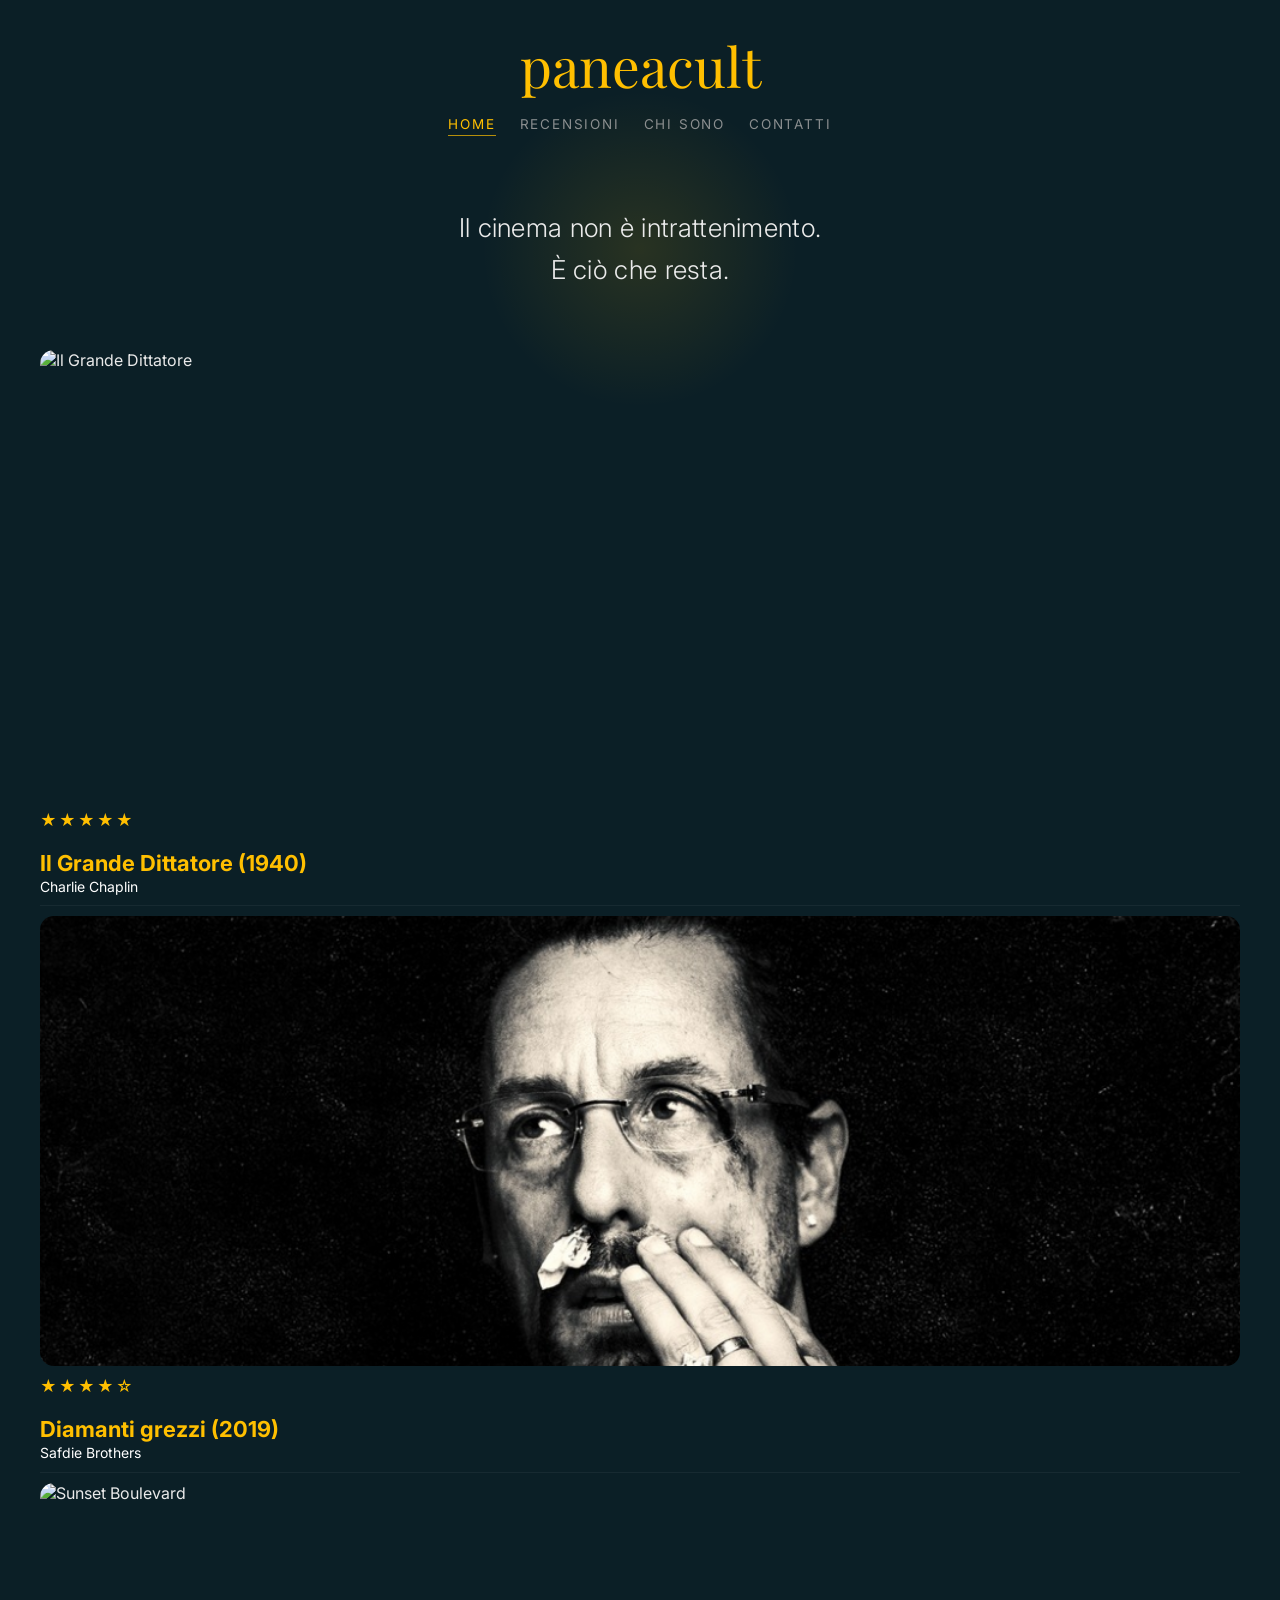
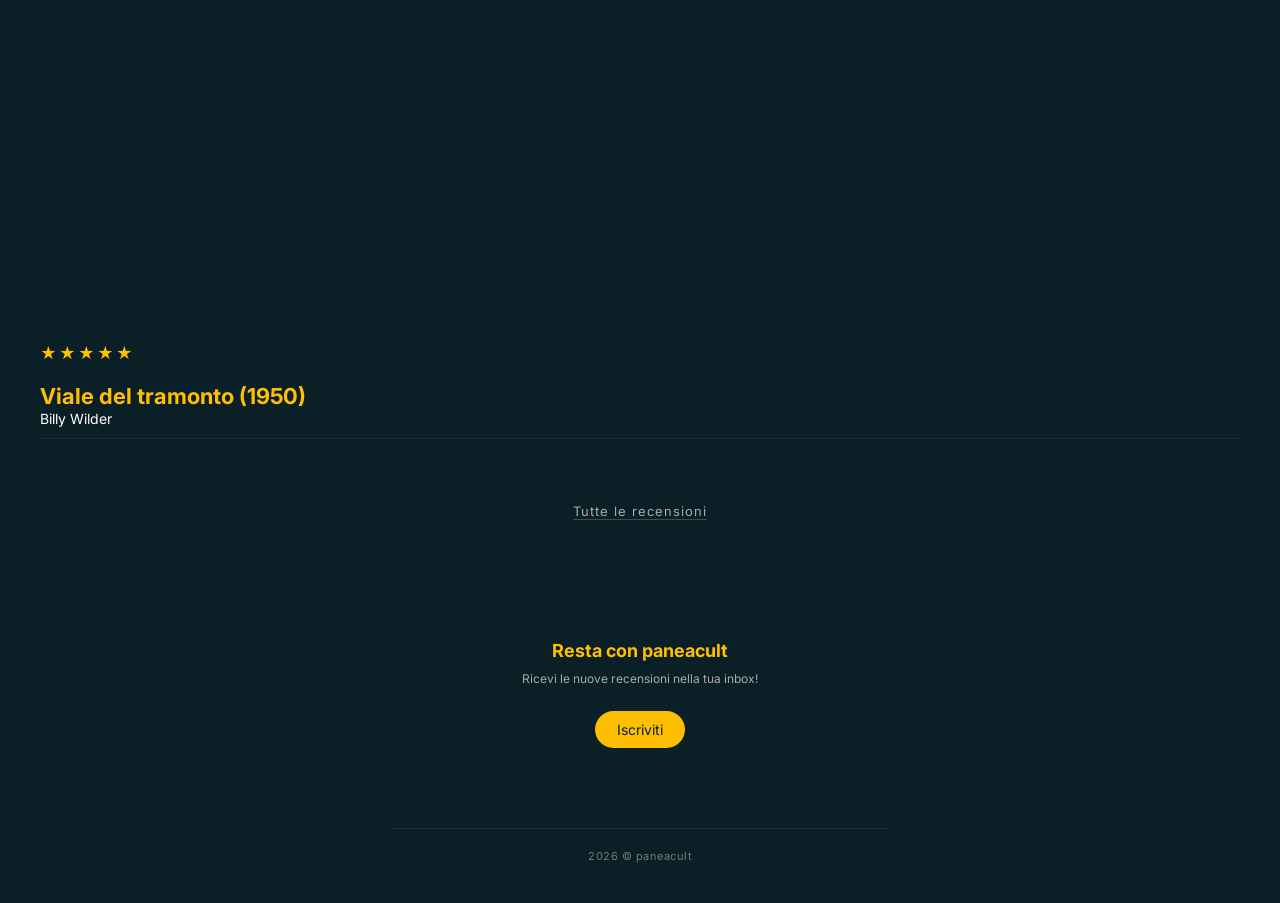
==== commit e68d23d0: "Add Open Graph and Twitter meta tags Added Open Graph and Twitter meta tags for better social media " ====
--- a/index.html
+++ b/index.html
@@ -10,7 +10,15 @@
 
 <link rel="stylesheet" href="https://cdnjs.cloudflare.com/ajax/libs/font-awesome/6.5.0/css/all.min.css">
 <link href="https://fonts.googleapis.com/css2?family=Playfair+Display:wght@300;400;600&family=Inter:wght@300;400&display=swap" rel="stylesheet">
+<!-- Open Graph -->
+<meta property="og:title" content="paneacult – Recensioni di cinema">
+<meta property="og:description" content="Recensioni cinematografiche tra estetica, emozioni e attualità.">
+<meta property="og:image" content="https://paneacat.github.io/paneacult.github.io/index.html/logo.jpg">
+<meta property="og:url" content="https://paneacat.github.io/paneacult.github.io/index.html">
+<meta property="og:type" content="website">
 
+<!-- Twitter (usato anche da alcune app) -->
+<meta name="twitter:card" content="summary_large_image">
 </head>
 
 <body class="home">
@@ -20,12 +28,12 @@
   <a href="index.html" class="logo">paneacult</a>
 
   <nav class="menu">
-    <a href="index.html">Home</a>
+    <a href="index.html"class="active">Home</a>
     <a href="archivio.html">Recensioni</a>
     <a href="featured.html">Chi sono</a>
     <a href="contatti.html">Contatti</a>
   </nav>
-</header
+</header>
 
 <!-- BANNER -->
 <section class="hero fade-in">
@@ -45,11 +53,11 @@
 
       <img src="img/dittatore.png" alt="Il Grande Dittatore">
 
-      <div class="rating">★★★★★</div>
+      <div class="review-rating">★★★★★</div>
 
       <div class="card-info">
-        <h3>Il Grande Dittatore</h3>
-        <p>Charlie Chaplin (1940)</p>
+        <h3>Il Grande Dittatore (1940)</h3>
+        <p>Charlie Chaplin</p>
       </div>
 
     </a>
@@ -61,11 +69,11 @@
 
       <img src="img/uncut.png"alt="Uncut Gems">
 
-      <div class="rating">★★★★☆</div>
+      <div class="review-rating">★★★★☆</div>
 
       <div class="card-info">
-        <h3>Uncut Gems</h3>
-        <p>Safdie Brothers (2019)</p>
+        <h3>Diamanti grezzi (2019)</h3>
+        <p>Safdie Brothers</p>
       </div>
 
     </a>
@@ -77,11 +85,11 @@
 
       <img src="img/viale-del-tramonto.jpg"alt="Sunset Boulevard">
 
-      <div class="rating">★★★★★</div>
+      <div class="review-rating">★★★★★</div>
 
       <div class="card-info">
-        <h3>Sunset Boulevard</h3>
-        <p>Billy Wilder (1950)</p>
+        <h3>Viale del tramonto (1950)</h3>
+        <p>Billy Wilder</p>
       </div>
 
     </a>
--- a/style.css
+++ b/style.css
@@ -1,194 +1,307 @@
 html {
-  overflow-y: scroll;
+overflow-y: scroll;
 }
 
 /* ===== RESET ===== */
-* {
+
+*,
+*::before,
+*::after {
   box-sizing: border-box;
   margin: 0;
   padding: 0;
 }
 
+/* Migliora rendering base */
+html {
+  -webkit-font-smoothing: antialiased;
+  -moz-osx-font-smoothing: grayscale;
+}
+
+/* Evita comportamenti strani delle immagini */
+img {
+  max-width: 100%;
+  display: block;
+}
+
+/* Rimuove stile liste */
+ul, ol {
+  list-style: none;
+}
+
+/* Rimuove stile bottoni */
+button {
+  background: none;
+  border: none;
+  font: inherit;
+  cursor: pointer;
+}
+
+
 /* ===== VAR ===== */
 :root {
-  --bg: #0b1f26;
-  --gold: #ffbf00;
-  --text: #eaeaea;
-  --muted: #aaa;
+--bg: #0b1f26;
+--gold: #ffbf00;
+--text: #eaeaea;
+--muted: #aaa;
 }
 
 /* ===== BASE ===== */
 body {
-  font-family: 'Inter', sans-serif;
-  background: var(--bg);
-  color: var(--text);
+font-family: 'Inter', sans-serif;
+background: var(--bg);
+color: var(--text);
+padding-top: 13px;
 }
 
 /* ===== LINK ===== */
 a {
-  text-decoration: none;
-  color: var(--text);
-}
+text-decoration: none;
+color: var(--text);
+}
+
 a:hover {
+color: var(--gold);
+}
+
+/* ===== HEADER ===== */
+
+.site-header {
+position: relative;
+z-index: 10;
+padding-bottom: 15px;
+}
+
+.menu {
+flex-wrap: wrap;
+}
+
+.logo {
+font-family: 'Playfair Display', serif;
+font-size: 55px;
+color: var(--gold);
+display: block;
+text-align: center;
+margin: 0 auto 18px;
+  margin-bottom: 14px;
+}
+
+.menu {
+display: flex;
+justify-content: center;
+gap: 24px;
+margin-bottom: 20px;
+}
+
+.menu a {
+font-size: 12px;
+letter-spacing: 1.5px;
+color: var(--muted);
+text-transform: uppercase;
+position: relative;
+opacity: 0.8;
+}
+
+.menu a.active {
+color: var(--gold);
+opacity: 1;
+}
+
+.subtitle {
+  font-weight: 300;
+  max-width: 520px;
+  margin: 8px 0 16px;
+  letter-spacing: 0.2px;
+  font-size: 16px;
+  line-height: 1.4;
+  color: #9aa3a8;
+  margin-top: 8px;
+}
+
+.series {
+  font-size: 0.85rem;
+  letter-spacing: 2px;
+  text-transform: uppercase;
   color: var(--gold);
-}
-
-/* ===== HEADER ===== */
-
-.site-header {
-  position: relative;
-  z-index: 10;
-  padding-bottom: 15px;
-}
-
-.menu {
-  flex-wrap: wrap;
-}
-
-.logo {
+  opacity: 0.8;
+  margin-bottom: 18px;
+}
+
+.empty-state {
+  display: none;
+  text-align: center;
+  margin: 120px auto 80px;
+  padding: 0 20px;
   font-family: 'Playfair Display', serif;
-  font-size: 55px;
+  font-size: 18px;
+  line-height: 1.6;
+  color: #ddd;
+  letter-spacing: 0.3px;
+  opacity: 0;
+  filter: blur(6px);
+  transform: translateY(10px);
+  transition: 
+    opacity 0.6s ease,
+    filter 0.6s ease,
+    transform 0.6s ease;
+}
+
+/* quando appare */
+.empty-state.show {
+  opacity: 1;
+  filter: blur(0);
+  transform: translateY(0);
+}
+
+/* stellina */
+.empty-state .star {
   color: var(--gold);
-  display: block;
-  text-align: center;
-  margin: 0 auto 18px;
-  }
-
-.menu {
-  display: flex;
-  justify-content: center;
-  gap: 24px;
-  margin-bottom: 20px;
-}
-
-.menu a {
-  font-size: 12px;
-  letter-spacing: 1.5px;
-  color: var(--muted);
+  margin-left: 8px;
+  text-shadow:
+    0 0 6px rgba(255,191,0,0.4),
+    0 0 14px rgba(255,191,0,0.25);
+}
+
+.menu a.active::after {
+content: "";
+position: absolute;
+height: 1px;
+width: 100%;
+background: var(--gold);
+bottom: -4px;
+left: 0;
+opacity: 0.7;
+}
+
+.menu a:hover {
+color: var(--gold);
+}
+
+.menu a:hover::after {
+content: "";
+position: absolute;
+height: 1px;
+width: 100%;
+background: var(--gold);
+bottom: -4px;
+left: 0;
+opacity: 0.7;
+}
+
+.menu a::after {
+content: "";
+position: absolute;
+height: 1px;
+width: 0;
+background: var(--gold);
+bottom: -4px;
+left: 0;
+transition: 0.3s;
+}
+
+.social {
+display: flex;
+justify-content: center;
+gap: 16px;
+margin: 15px 0;
+}
+
+.social a:hover {
+color: var(--gold);
+transform: translateY(-2px);
+}
+
+.section {
+  margin-top: 40px;
+  margin-bottom: 40px;
+}
+
+.genre-bar {
+  border: none;
+  padding: 0;
+  margin: 16px 0 28px;
+  font-size: 13px;
   text-transform: uppercase;
-  position: relative;
-  opacity: 0.8;
-}
-
-.menu a.active {
-  color: var(--gold);
-  opacity: 1;
-}
-
-.menu a.active::after {
-  content: "";
-  position: absolute;
-  height: 1px;
-  width: 100%;
-  background: var(--gold);
-  bottom: -4px;
-  left: 0;
+  letter-spacing: 1px;
+  color: #888;
   opacity: 0.7;
 }
-.menu a:hover {
-  color: var(--gold);
-}
-
-.menu a:hover::after {
-  content: "";
-  position: absolute;
-  height: 1px;
-  width: 100%;
-  background: var(--gold);
-  bottom: -4px;
-  left: 0;
-  opacity: 0.7;
-}
-
-.menu a::after {
-  content: "";
-  position: absolute;
-  height: 1px;
-  width: 0;
-  background: var(--gold);
-  bottom: -4px;
-  left: 0;
-  transition: 0.3s;
-}
-
-/* ===== SOCIAL ===== */
-.social {
-  display: flex;
-  justify-content: center;
-  gap: 16px;
-  margin: 15px 0;
-}
-.social a:hover {
-  color: var(--gold);
-  transform: translateY(-2px);
-}
-/* ===== HERO ===== */
+
+.genre-bar::before {
+  content: "Genere — ";
+  color: #555;
+}
 .hero {
-  position: relative;
-  text-align: center;
-  margin: 40px auto 30px;
-  max-width: 600px;
-  margin-bottom: 40px;
-  z-index: 1;
+position: relative;
+text-align: center;
+margin: 40px auto 60px;
+max-width: 600px;
+z-index: 1;
 }
 
 .hero h1 {
-  position: relative;
-  z-index: 2;
-  font-size: clamp(20px, 4vw, 26px);
-  line-height: 1.6;
-  letter-spacing: 0.3px;
-  font-weight: 300;
-}
-.hero::before {
-  content: "";
-  position: absolute;
-  width: 320px;
-  height: 320px;
-  border-radius: 50%;
-  background: radial-gradient(
-    circle,
-    rgba(255,191,0,0.12) 0%,
-    transparent 70%
-  );
-  top: 50%;
-  left: 50%;
-  transform: translate(-50%, -50%);
-  z-index: 0;
-}
+position: relative;
+z-index: 2;
+font-size: clamp(20px, 4vw, 26px);
+line-height: 1.6;
+letter-spacing: 0.3px;
+font-weight: 300;
+}
+
+.hero::before 
+{content: "";
+position: absolute;
+width: 320px;
+height: 320px;
+border-radius: 50%;
+pointer-events: none;
+background: radial-gradient(
+circle,
+rgba(255,191,0,0.12) 0%,
+transparent 70%
+);
+top: 50%;
+left: 50%;
+transform: translate(-50%, -50%);
+z-index: 0;
+}
+
 /* ===== GRID ===== */
 .grid {
-  display: grid;
-  gap: 40px;
-  margin-top: 20px;
+display: grid;
+gap: 40px;
+margin-top: 20px;
 }
 
 /* ===== FILTRI ===== */
+
 .filtri {
   display: flex;
   flex-direction: column;
   align-items: center;
   gap: 14px;
-  margin: 30px 0;
-}
-
-.filtri-buttons {
+  margin: 30px auto;
+}
+
+/* righe */
+.filtri-row {
   display: flex;
+  justify-content: center;
+  gap: 12px;
   flex-wrap: wrap;
-  gap: 8px;
-  justify-content: center;
-  max-width: 600px;
-}
-
+  width: 100%;
+  max-width: 900px; /* 🔥 fondamentale */
+}
+
+/* bottoni */
 .filtro {
-  padding: 9px 18px;
+  padding: 8px 16px;
   font-size: 12px;
   border-radius: 999px;
   background: transparent;
   color: #aaa;
   border: 1px solid rgba(255,255,255,0.25);
   transition: all 0.2s ease;
-  letter-spacing: 0.3px;
 }
 
 .filtro.attivo {
@@ -197,328 +310,445 @@
   border-color: var(--gold);
 }
 
-.filtro:hover {
+.filtro:not(.attivo):hover {
   border-color: var(--gold);
   color: var(--gold);
   background: rgba(255,191,0,0.1);
 }
-
 /* ===== CARD ===== */
 .card {
+  position: relative;
   overflow: hidden;
-  display: flex;
-  flex-direction: column;
-}
+  margin: 0;
+  border-radius: 0; /* 🔥 via curve */
+  background: transparent;
+  box-shadow: none;
+}
+
 .card img {
-  display: block;
+  width: 100%;
+  object-fit: cover;
+}
+.card::after {
+  display: none;
+  content: "";
+  position: absolute;
+  inset: 0;
+  background: linear-gradient(
+    to top,
+    rgba(0,0,0,0.7),
+    rgba(0,0,0,0.1)
+  );
+  z-index: 1; /* 🔥 fondamentale */
+}
+
+/* quando sparisce */
+.card.hide {
+  opacity: 0;
+  transform: translateY(10px);
+  pointer-events: none;
+  display: none;
+}
+
+/* quando appare */
+.card.show {
+  opacity: 1;
+  transform: translateY(0);
 }
 
 /* hover */
 
 .card:hover img {
-  transform: scale(1.03);
+transform: scale(1.03);
 }
 
 .card:hover .card-info h3 {
-  opacity: 0.85;
-  transform: translateY(-2px);
-  transition: 0.2s ease;
+opacity: 0.85;
+transform: translateY(-2px);
+transition: 0.2s ease;
 }
 
 .card:hover p {
-  color: #ccc;
+color: #ccc;
 }
 
 /* ===== CARD TEXT ===== */
 .card-info {
+  position: static; 
+  bottom: 12px;   /* 🔥 invece di margin-bottom */
+  left: 12px;
+  z-index: 2;
+  color: white;
+  margin-top: 6px;
   text-align: left;
-  margin-top: 6px;
-  font-size: 18px;
-}
-
+  padding-top: 0;
+}
+
+/* TITOLO */
+.card-info h3 {
+  margin: 0; /* 🔥 reset totale */
+  margin-bottom: 2px; /* attaccato al regista */
+  line-height: 1.2;
+}
+
+/* REGISTA */
 .card-info p {
-  font-size: 12px;
-  color: #aaa;
+  margin: 0;
+  margin-top: 0; /* 🔥 niente stacco */
   line-height: 1.2;
-}
-
-/* TITOLI FILM */
-.card-info h3 {
-  color: var(--gold) !important;
-  font-size: 16px;
-  font-weight: 500;
-  letter-spacing: 0.2px;
-  transition: 0.2s ease;
 }
 
 /* ===== LAYOUT ===== */
 .container {
-  max-width: 1100px;
-  margin: 0 auto;
-  padding: 0 20px;
-}
-
-.home-grid {
-  display: grid;
-  grid-template-columns: 1fr;
-  gap: 60px;
-}
+max-width: 1100px;
+margin: 0 auto;
+padding: 0 20px;
+}
+
 
 .archivio-grid {
   display: grid;
-  gap: 20px;
-  max-width: 1100px;
-  margin: 0 auto;
-  margin-top: 50px;
-  grid-template-columns: 1fr;
+  grid-template-columns: repeat(3, 1fr); /* 🔥 TRE IN FILA */
+  gap: 24px;
+}
+
+.archivio-grid .card img {
+  aspect-ratio: 1 / 1; /* 🔥 quadrato */
+  border-radius: 10px;
 }
 
 .archivio-grid h3 {
-  font-weight: 500;
-  color: var(--gold);
-  margin-top: 10px;
+font-weight: 500;
+color: var(--gold);
+margin-top: 10px;
 }
 
 .archivio-grid p {
-  font-size: 14px;
-  color: #aaa;
-}
+font-size: 14px;
+color: #aaa;
+}
+
+
+.archivio-grid .card {
+  position: relative;
+  display: block;
+}
+
+/* TOGLI OVERLAY CINEMATICO */
+.archivio-grid .card::after {
+  display: none;
+}
+
+/* TESTO TORNA SOTTO */
+.archivio-grid .card-info {
+  position: static;
+  margin-top: 8px;
+}
+
+/* STELLINE SOPRA AL TESTO */
+.archivio-grid .rating {
+  position: static;
+  margin-top: 6px;
+  margin-bottom: 4px;
+}
+
 .archivio-grid .card img {
+width: 100%;
+aspect-ratio: 1 / 1;
+object-fit: cover;
+border-radius: 10px;
+}
+
+.contact-container::before {
+content: "";
+display: block;
+width: 40px;
+height: 1px;
+background: var(--gold);
+margin: 0 auto 20px;
+opacity: 0.6;
+}
+
+
+.contact-intro {
+font-family: 'Playfair Display', serif;
+font-size: 22px;
+color: var(--gold);
+margin-bottom: 10px;
+letter-spacing: 0.5px;
+}
+
+.contact-sub {
+font-size: 18px;
+color: #aaa;
+margin-bottom: 20px;
+}
+
+.contact-email {
+display: inline-block;
+margin: 25px 0;
+font-size: 16px;
+color: var(--gold);
+border-bottom: 1px solid rgba(255,191,0,0.4);
+padding-bottom: 2px;
+transition: 0.2s ease;
+}
+
+.contact-email:hover {
+border-color: var(--gold);
+}
+
+.contact-mail::after {
+content: "";
+position: absolute;
+left: 0;
+bottom: -2px;
+width: 0;
+height: 1px;
+background: var(--gold);
+transition: width 0.3s ease;
+}
+
+.contact-mail:hover::after {
+width: 100%;
+}
+
+.contact-extra {
+margin-top: 20px;
+font-size: 18px;
+color: #777;
+}
+.contact-extra a {
+color: var(--gold);
+text-decoration: none;
+border-bottom: 1px solid rgba(255,191,0,0.3);
+transition: 0.2s ease;
+}
+
+.contact-extra a:hover {
+border-color: var(--gold);
+}
+.contact-container {
+margin: 160px auto 60px;
+text-align: center;
+}
+
+/* ===== NEWSLETTER ===== */
+
+.newsletter {
+margin: 100px auto 80px;
+padding: 0 20px;
+text-align: center;
+}
+
+.newsletter-inner {
+max-width: 420px;
+margin: 0 auto;
+display: flex;
+flex-direction: column;
+align-items: center;
+}
+
+.newsletter h2 {
+color: var(--gold);
+font-size: 18px;
+margin-bottom: 10px;
+}
+
+.newsletter p {
+font-size: 12px;
+color: #aaa;
+margin-bottom: 25px;
+}
+
+.newsletter-btn {
+display: inline-block;
+padding: 10px 22px;
+border-radius: 24px;
+background: var(--gold);
+color: #0b1f26;
+font-size: 14px;
+}
+
+/* link archivio */
+.newsletter-link {
+margin-top: 20px;
+}
+
+.newsletter-link a {
+font-size: 13px;
+color: #aaa;
+}
+
+.newsletter-link a:hover {
+color: var(--gold);
+}
+
+footer {
+margin: 60px auto 30px;
+padding: 20px 20px 10px;
+text-align: center;
+font-size: 11px;
+color: #777;
+letter-spacing: 0.5px;
+border-top: 1px solid rgba(255,255,255,0.08);
+max-width: 500px;
+}
+
+.review-hero {
+  border-radius: 16px;
+  overflow: hidden;
+  position: relative;
+}
+
+.review-hero img {
   width: 100%;
-  aspect-ratio: 1 / 1;
+  height: 320px;
   object-fit: cover;
-  border-radius: 10px;
-}
-.archivio-grid .rating {
-  margin-top: 4px;
-  margin-bottom: 2px;
-}
-
-.archivio-grid .card-info {
-  margin-top: 2px;
-}
-/* ===== PAGINE TESTO ===== */
-.contact-container,
-.about-container {
-  max-width: 620px;
-  margin: 120px auto 40px;
-  padding: 0 20px;
-  text-align: center;
-  line-height: 1.9;
-  font-size: 17px;
-}
-.contact-container::before {
-  content: "";
   display: block;
-  width: 40px;
-  height: 1px;
-  background: var(--gold);
-  margin: 0 auto 20px;
-  opacity: 0.6;
-}
-/* ===== CONTACT DESIGN ===== */
-
-.contact-intro {
-  font-family: 'Playfair Display', serif;
-  font-size: 22px;
-  color: var(--gold);
-  margin-bottom: 10px;
-  letter-spacing: 0.5px;
-}
-
-.contact-sub {
-  font-size: 18px;
-  color: #aaa;
-  margin-bottom: 20px;
-}
-
-.contact-email {
-  display: inline-block;
-  margin: 25px 0;
-  font-size: 16px;
-  color: var(--gold);
-  border-bottom: 1px solid rgba(255,191,0,0.4);
-  padding-bottom: 2px;
-  transition: 0.2s ease;
-}
-
-.contact-email:hover {
-  border-color: var(--gold);
-}
-
-.contact-mail::after {
+}
+
+.review-hero::after {
   content: "";
   position: absolute;
+  bottom: 0;
   left: 0;
-  bottom: -2px;
-  width: 0;
-  height: 1px;
-  background: var(--gold);
-  transition: width 0.3s ease;
-}
-
-.contact-mail:hover::after {
   width: 100%;
-}
-
-.contact-extra {
+  height: 60%;
+  background: linear-gradient(
+    to bottom,
+    rgba(11, 31, 38, 0) 0%,
+    rgba(11, 31, 38, 0.9) 100%
+  );
+}
+
+.review-container {
+  max-width: 900px; /* uguale alla barra */
+  margin: 0 auto;
+  padding: 0 24px;
   margin-top: 20px;
-  font-size: 18px;
+}
+
+.review-container h1 {
+font-family: 'Playfair Display', serif;
+font-size: 28px;
+color: var(--gold);
+margin-top: 13px;
+}
+
+.review-container p {
+  margin-bottom: 18px;
+}
+.review-container .back-archivio {
+  text-align: center;
+}
+
+.meta {
+  margin-top: 6px;
+  margin-bottom: 4px;
+  font-size: 14px; 
+  color: #aaa;
+}
+
+.genere {
+  margin-bottom: 10px;
+ font-size: 13px; 
+  font-size: 11px;
+  border-radius: 999px;
+  border: 1px solid rgba(255,255,255,0.2);
   color: #777;
-}
-.contact-extra a {
-  color: var(--gold);
-  text-decoration: none;
-  border-bottom: 1px solid rgba(255,191,0,0.3);
-  transition: 0.2s ease;
-}
-
-.contact-extra a:hover {
-  border-color: var(--gold);
-}
-/* ===== NEWSLETTER ===== */
-
-.newsletter {
-  margin: 100px auto 80px;
-  padding: 0 20px;
-  text-align: center;
-}
-
-.newsletter-inner {
-  max-width: 420px;
-  margin: 0 auto;
-  display: flex;
-  flex-direction: column;
-  align-items: center;
-}
-
-.newsletter h2 {
-  color: var(--gold);
-  font-size: 18px;
-  margin-bottom: 10px;
-}
-
-.newsletter p {
-  font-size: 12px;
-  color: #aaa;
-  margin-bottom: 25px;
-}
-
-.newsletter-btn {
-  display: inline-block;
-  padding: 10px 22px;
-  border-radius: 24px;
+  transition: 0.2s;
+  padding: 9px 18px;
+}
+
+.genere.attivo {
   background: var(--gold);
   color: #0b1f26;
-  font-size: 14px;
-}
-
-/* link archivio */
-.newsletter-link {
-  margin-top: 20px;
-}
-
-.newsletter-link a {
-  font-size: 13px;
-  color: #aaa;
-}
-
-.newsletter-link a:hover {
+  border-color: var(--gold);
+}
+
+.genere:not(.attivo):hover {
   color: var(--gold);
-}
-
-/* ===== FOOTER ===== */
-footer {
-  margin: 60px auto 30px;
-  padding: 20px 20px 10px;
-  text-align: center;
-  font-size: 11px;
-  color: #777;
-  letter-spacing: 0.5px;
-  border-top: 1px solid rgba(255,255,255,0.08);
-  max-width: 500px;
-}
-.firma-img {
-  margin-top: 20px;
-  width: 140px;
-  opacity: 0.9;
-}
-/* ===== REVIEW ===== */
-.review-hero {
-  position: relative;
-  height: 300px;
-  overflow: hidden;
-  border-radius: 16px;
-}
-
-.review-hero img {
-  position: absolute;
-  width: 100%;
-  height: 100%;
-  object-fit: cover;
-}
-
-.review-container {
-  max-width: 1100px;
-  margin: 30px auto 0;
-  padding: 0 20px;
-}
-
-.review-container h1 {
-  font-family: 'Playfair Display', serif;
-  font-size: 28px;
+  border-color: var(--gold);
+}
+.review-text {
+max-width: 650px;
+  font-size: 17px;
+  line-height: 1.9;
+  color: #ddd;
+  }
+
+.review-text p {
+margin-bottom: 20px;
+}
+
+/* ===== HOME CINEMATICA ===== */
+.home .card {
+  padding-bottom: 10px;
+  border-bottom: 1px solid rgba(255,255,255,0.05);
+  margin-bottom: 20px;
+}
+.home-grid {
+  grid-template-columns: 1fr; /* 🔥 sempre 1 colonna */
+  gap: 30px;
+  max-width: 700px;
+  margin: 0 auto;
+}
+
+.home .card img {
+  aspect-ratio: 16 / 9; /* 🎬 cinematico */
+  border-radius: 12px;
+}
+
+.home-grid .card img {
+border-radius: 6px
+}
+
+.home .card-info h3 {
+font-size: 22px;
+}
+
+.home .card-info p {
+font-size: 14px;
+}
+
+.review-rating {
+  position: static;
+  bottom: 45px;
+  left: 16px;
+  z-index: 2;
   color: var(--gold);
-}
-
-.meta { font-size: 14px; color: #aaa; }
-.genere { font-size: 13px; color: #777; }
-
-.review-text {
-  line-height: 1.8;
-  max-width: 650px;
-}
-.review-text p { margin-bottom: 20px; 
-}
-
-/* ===== HOME CINEMATICA ===== */
-
-.home-grid .card img {
-  border-radius: 6px
-}
-
-.home .card img {
-  width: 100%;
-  aspect-ratio: 16 / 9;
-  object-fit: cover;
-  border-radius: 12px;
-  display: block;
-  transition: transform 0.3s ease;
-}
-.home .card-info {
-  margin-top: 12px;
-}
-
-.home .card-info h3 {
-  font-size: 22px;
-}
-
-.home .card-info p {
-  font-size: 14px;
+  font-size: 16px;
+  margin: 10px 0 20px;
+  letter-spacing: 2px;
 }
 
 .rating {
   margin-top: 6px;
-  margin-bottom: 4px;
-  font-size: 14px;
-  letter-spacing: 2px;
-}
+  margin-bottom: 4px; /* 🔥 meno spazio sotto */
+  display: block;
+  color: var(--gold);
+}
+
+.firma-review {
+  margin: 22px 0 28px;
+}
+
+.firma-review img {
+width: 240px; /* 👈 più grande */
+  max-width: 80%;
+  display: block;
+  opacity: 0.9;
+  filter: brightness(0) invert(1);
+}
+
 .back-archivio {
-  margin-top: 25px;
-  margin-bottom: 10px;
   text-align: center;
+  margin: 25px 0 10px;
 }
 
 .back-archivio a {
+  display: inline-block;
   font-size: 13px;
   color: #888;
   border-bottom: 1px solid rgba(255,255,255,0.2);
@@ -526,281 +756,309 @@
 }
 
 .back-archivio a:hover {
-  color: var(--gold);
-  border-color: var(--gold);
-}
-
-/* ===== ABOUT PAGE ===== */
+color: var(--gold);
+border-color: var(--gold);
+}
 
 .about {
   max-width: 1000px;
   margin: 80px auto;
-  padding: 0 20px
+  padding: 0 20px;
+  align-items: center;
+  gap: 60px;
+}
+
+.about img {
+width: 100%;
+max-width: 200px;
+display: block;
+margin: 30px auto;
+}
+  
+.about-hero img {
+  width: 200px;
+  height: 200px;
+  object-fit: cover;
+  object-position: center 25%;
+  border-radius: 50%;
+  transform: translateY(20px); /* 👈 QUI */
+  filter: grayscale(100%);
+  transition: 0.3s ease;
+  box-shadow:
+    0 0 25px rgba(255,191,0,0.2),
+    0 0 60px rgba(255,191,0,0.08);
+}
+  
+.about-hero img:hover {
+filter: grayscale(0%);
+box-shadow:
+0 0 30px rgba(255,191,0,0.25),
+0 0 80px rgba(255,191,0,0.1);
+}
+  
+.about-grid {
+  display: grid;
+  grid-template-columns: 220px 1fr;
+  gap: 40px;
+  align-items: center;
+  max-width: 800px;
+  margin: 60px auto 0;
+}
+
+.about-hero {
   display: flex;
-  align-items: center; /* 🔥 questo sistema tutto */
-  gap: 60px;
-}
-.about img {
-  width: 100%;
-  max-width: 200px;
-  display: block;
-  margin: 30px auto;
-  border-radius: 12px;
-}
-/* immagine */
-.about-hero img {
-  width: 100%;
-  display: block;
-  filter: grayscale(100%); /* 🔥 qui */
-  max-width: 220px;
-  aspect-ratio: 1 / 1;   /* 🔥 perfetto cerchio */
-  object-fit: cover;
-  border-radius: 50%;
-  margin: 0 auto;
-  box-shadow: 
-    0 0 25px rgba(255,191,0,0.18),
-    0 0 60px rgba(255,191,0,0.08);
-  transition: 0.3s ease;
-  object-position: center top;
-}
-.about-hero img:hover {
-  filter: grayscale(0%);
-  box-shadow: 
-    0 0 30px rgba(255,191,0,0.25),
-    0 0 80px rgba(255,191,0,0.1);
-}
-/* testo */
+  justify-content: center;
+}
+
 .about-container {
-  padding: 0 20px;
-  line-height: 1.9;
-  font-size: 16px;
-  margin-top: 10px;
-  margin-bottom: 0;
-  margin: 20px auto 0;
-  text-align: left;
-  max-width: 440px;
-}
-
-/* paragrafi */
+  display: flex;
+  flex-direction: column;
+  justify-content: flex-end;
+}
+
 .about-container p {
-  font-size: 14px;
-  line-height: 1.6;
-  color: #aaa;
-  margin-bottom: 10px;
-}
-
-/* prima frase */
+font-size: 14px;
+line-height: 1.6;
+color: #aaa;
+margin-bottom: 10px;
+}
+
+  
 .about-container .intro {
-  font-size: 16px;
-  line-height: 1.5;
   color: var(--gold);
-  margin-bottom: 14px;
-  }
+  font-size: 18px;
+  line-height: 1.4;
+  margin-bottom: 16px;
+}
 
 /* nome */
 .about-container .firma {
-  color: #fff;
-}
-
-/* incipit */
-.about-container p:first-child {
-  color: var(--gold);
-  font-size: 18px;
-  margin-bottom: 20px;
-}
+color: #fff;
+}
+
+.about-container .line {
+  display: inline-block;
+  margin-top: 4px;
+}
+
 .about-container p:last-of-type {
-  margin-bottom: 4px;
-}
-.about-grid {
-  display: grid;
-  align-items: center;
-  margin: 60px auto 0;
-  grid-template-columns: 220px 1fr;
-  gap: 60px;
-  max-width: 800px;
-  align-items: start;
-}
-
-.about-text {
-  max-width: 520px;
-}
+margin-bottom: 4px;
+}
+
 .firma-manifesto {
-  margin: 100px auto 0;
-  max-width: 600px;
-  margin-top: 20px !important;
+margin: 100px auto 0;
+max-width: 600px;
+margin-top: 20px !important;
 }
 
 /* FIRMA centrata */
 .firma-img {
-  display: block;   
-  filter: brightness(0) invert(1);
-  opacity: 0.75;
-  width: 200px;
-  transform: rotate(-1deg);
-  margin: 6px auto 0; 
-  margin-top: 0 !important;
-  }
+display: block;
+filter: brightness(0) invert(1);
+transform: rotate(-1deg);
+margin: 6px auto 0;
+margin-top: 0 !important;
+  opacity: 0.8;
+  width: 240px;   /* 👈 aumenta qui */
+  max-width: 80%;
+}
 
 .firma-manifesto p {
-  font-family: 'Playfair Display', serif;
-  font-size: 20px;
-  line-height: 1.6;
-  margin-bottom: 20px;
+font-family: 'Playfair Display', serif;
+font-size: 20px;
+line-height: 1.6;
+margin-bottom: 20px;
 }
 
 /* firma */
 .firma-manifesto span {
-  display: block;
-  font-size: 14px;
-  color: var(--gold);
-  opacity: 0.8;
+display: block;
+font-size: 14px;
+color: var(--gold);
+opacity: 0.8;
+letter-spacing: 1px;
+}
+.social-icon img {
+width: 18px;
+opacity: 0.8;
+transition: 0.2s;
+}
+
+.social-icon img:hover {
+opacity: 1;
+}
+.end-link {
+text-align: center;
+margin: 60px 0 20px;  
+font-size: 18px;
   letter-spacing: 1px;
-}
-.social-icon img {
-  width: 18px;
-  opacity: 0.8;
-  transition: 0.2s;
-}
-
-.social-icon img:hover {
-  opacity: 1;
-}
-.end-link {
-  text-align: center;
-  margin: 60px 0 20px;
+  color: #aaa;
 }
 
 .end-link a {
-  font-size: 13px;
-  color: #aaa;
-  border-bottom: 1px solid rgba(255,255,255,0.2);
-  transition: 0.2s ease;
+font-size: 13px;
+color: #aaa;
+border-bottom: 1px solid rgba(255,255,255,0.2);
+transition: 0.2s ease;
 }
 
 .end-link a:hover {
-  color: var(--gold);
-  border-color: var(--gold);
+color: var(--gold);
+border-color: var(--gold);
 }
 /* stato iniziale nascosto */
 .card.hidden {
-  opacity: 0;
-  transform: translateY(20px);
+opacity: 0;
+transform: translateY(20px);
 }
 
 /* animazione quando appare */
 .card.show {
-  opacity: 1;
-  transform: translateY(0);
-  transition: opacity 0.5s ease, transform 0.5s ease;
-}
+opacity: 1;
+transform: translateY(0);
+transition: opacity 0.5s ease, transform 0.5s ease;
+}
+
 .load-more {
-  text-align: center;
-  margin: 40px 0 10px;
+  display: flex;
+  justify-content: center; /* 🔥 centrato */
+  margin: 30px 0 10px;
 }
 
 #loadMoreBtn {
-  background: transparent;
-  border: 1px solid rgba(255,255,255,0.2);
-  color: #aaa;
-  padding: 8px 16px;
-  font-size: 12px;
-  border-radius: 20px;
+background: transparent;
+border: 1px solid rgba(255,255,255,0.2);
+color: #aaa;
+padding: 8px 16px;
+font-size: 12px;
+border-radius: 20px;
+transition: 0.2s ease;
+}
+
+#loadMoreBtn:hover {
+border-color: var(--gold);
+color: var(--gold);
+}
+
+.watch {
+  margin-bottom: 20px;
+  font-size: 15px;
+}
+
+.watch a {
+  display: inline-block;
+  margin-left: 6px;
+  padding: 4px 12px;
+  border-radius: 14px;
+  background: rgba(255,191,0,0.15);
+  color: var(--gold) !important;
+  font-size: 13px;
   transition: 0.2s ease;
 }
 
-#loadMoreBtn:hover {
-  border-color: var(--gold);
-  color: var(--gold);
-}
+.watch a:hover {
+  background: rgba(255,191,0,0.25);
+}
+
+.review-hero::after {
+  content: none !important;
+}
+
 /* ===== MOBILE ===== */
 @media (max-width: 599px) {
 
-  /* HOME → cinematica */
+  /* ===== HOME ===== */
+
   .menu {
-  flex-wrap: wrap;
-  gap: 10px;
-}
-
-.menu a {
-  font-size: 10px;
-  letter-spacing: 0.8px;
-  white-space: nowrap;
-}
-.hero {
-  margin: 20px auto 30px;
-  padding: 0 24px;
-}
-.hero h1 {
-  font-size: 16px;
-  line-height: 1.6;
-  max-width: 95%;
-  margin: 0 auto;
-}
-  .about-hero img {
-    max-width: 160px;
-    margin: 20px auto;
-  }
-.home-grid {
-  grid-template-columns: 1fr;
-  gap: 50px;
-  padding: 0 16px;
-}
+    flex-wrap: wrap;
+    gap: 10px;
+  }
+
+  .menu a {
+    font-size: 10px;
+    letter-spacing: 0.8px;
+  }
+
+  .home .section {
+    padding: 0 14px;
+  }
+
+  .site-header {
+    padding-top: 15px;
+  }
+
+  .break-desktop {
+    display: inline;
+  }
+
+  .hero {
+    margin: 20px auto 30px;
+    padding: 0 24px;
+  }
+
+  .hero h1 {
+    font-size: 16px;
+    line-height: 1.6;
+    max-width: 95%;
+    margin: 0 auto;
+  }
+
+  .home-grid {
+    grid-template-columns: repeat(2, 1fr);
+  }
+
   .archivio-grid {
-  padding: 0 14px;
-    gap: 18px;
-  }
- .home .card {
-  padding-bottom: 10px;
-  border-bottom: 1px solid rgba(255,255,255,0.05);
- }
-  
-.home .card img {
-  width: 100%;
-  height: 200px;
-  object-fit: cover;
-  border-radius: 14px;
-}
-.home .card-info {
-  margin-top: 10px;
-}
-
-.home .card-info h3 {
-  font-size: 20px;
-  line-height: 1.3;
-}
-
-.home .card-info p {
-  font-size: 13px;
-  opacity: 0.8;
-}
+    grid-template-columns: repeat(2, 1fr);
+    padding: 0 14px;
+    display: grid;
+    gap: 24px;
+  }
+
+  .home .card img {
+    width: 100%;
+    aspect-ratio: 16 / 9;
+    object-fit: cover;
+    border-radius: 14px;
+  }
+
+  .home .card-info {
+    margin-top: 10px;
+  }
+
+  .home .card-info h3 {
+    font-size: 20px;
+    line-height: 1.3;
+    color: var(--gold);
+  }
+
+  .home .card-info p {
+    font-size: 13px;
+    opacity: 0.8;
+  }
+
   .card-info {
     margin-top: 12px;
   }
 
-.archivio-grid .card-info h3 {
-  font-size: 14px;
-  line-height: 1.3;
-}
-
-.archivio-grid .card-info p {
-  font-size: 11px;
-}
-
-.rating {
-  font-size: 13px;
-  letter-spacing: 1.5px;
-  margin-top: 6px;
-  margin-bottom: 4px;
-}
-
-.archivio-grid .rating {
-  font-size: 11px;
-  letter-spacing: 1px;
-}
-  /* ARCHIVIO → griglia */
-  .archivio-grid {
-    grid-template-columns: repeat(2, 1fr);
-    gap: 20px;
+  .archivio-grid .card-info h3 {
+    font-size: 14px;
+    line-height: 1.3;
+  }
+
+  .archivio-grid .card-info p {
+    font-size: 11px;
+  }
+
+  .rating {
+    letter-spacing: 1.5px;
+    margin-top: 6px;
+    font-size: 15px;
+    margin-bottom: 4px;
+  }
+
+  .archivio-grid .rating {
+    font-size: 11px;
+    letter-spacing: 1px;
   }
 
   .archivio-grid .card img {
@@ -809,24 +1067,18 @@
     border-radius: 10px;
   }
 
-  /* FILTRI */
-  .filtro {
-    padding: 4px 9px;
-    font-size: 10.5px;
-    border-radius: 999px;
-  }
-
-  .filtri-group {
-    align-items: center;
-  }
-
-  /* NEWSLETTER */
+  /* ===== NEWSLETTER ===== */
+
   .newsletter {
-    margin-top: 60px;
-    margin-bottom: 60px;
-  }
+    margin-bottom: 70px;
+    margin-top: 80px;
+    margin: 120px auto 60px !important;
+    padding: 0 20px;
+    text-align: center;
+  }
+
   .newsletter h2 {
-    font-size: 20px; /* prima 22 */
+    font-size: 20px;
   }
 
   .newsletter p {
@@ -835,27 +1087,67 @@
 
   .newsletter-btn {
     font-size: 13px;
-    padding: 8px 18px; /* leggermente più compatto */
-  }
-    .logo {
-    font-size: 36px;   /* ora è ~52px → troppo grande */
+    padding: 8px 18px;
+  }
+
+  /* ===== LOGO ===== */
+
+  .logo {
+    font-size: 36px;
     margin-bottom: 12px;
-    }
-.about-grid {
+  }
+
+  /* ===== ABOUT ===== */
+
+  .about-grid {
     grid-template-columns: 1fr;
     gap: 20px;
-  }
-
-  .about-hero img {
-    max-width: 260px;
-    margin: 0 auto;
+    display: flex;
+    flex-direction: column;
+    align-items: center;
+    text-align: center;
+  }
+
+  .about-hero {
+    justify-content: center;
   }
 
   .about-container {
     text-align: center;
-  }
+    max-width: 260px;
+    margin: 20px auto 0;
+  }
+
+  .about-hero img {
+    width: 160px;
+    height: 160px;
+    border-radius: 50%;
+    object-fit: cover;
+    margin-bottom: 20px;
+  }
+
+  .about-container p {
+    margin-bottom: 10px;
+    font-size: 13px;
+    line-height: 1.6;
+  }
+
+  .about-container .intro {
+    color: var(--gold);
+    margin-bottom: 16px;
+    font-size: 15px;
+    line-height: 1.4;
+  }
+
+  .firma-img {
+    width: 140px;
+    margin-top: 12px;
+  }
+
+  /* ===== CONTACT ===== */
+
   .contact-container {
-    font-size: 15px; /* 🔥 base più piccola */
+    font-size: 15px; 
     max-width: 320px;
     margin: 60px auto 40px;
     text-align: center;
@@ -865,10 +1157,16 @@
     font-size: 18px;
     line-height: 1.4;
   }
-.about-intro .line {
-  display: inline-block;
-  margin-top: 4px;
-}
+
+  .about-intro .line {
+    display: inline-block;
+    margin-top: 4px;
+  }
+
+  .about-intro p {
+    color: var(--gold);  
+  }
+
   .contact-sub {
     font-size: 16px;
   }
@@ -879,78 +1177,270 @@
 
   .contact-extra {
     font-size: 15px;
-  }
+    text-align: center;
+  }
+
   .social {
-  display: flex;
-  justify-content: center; /* 🔥 fondamentale */
-  gap: 16px;
-  margin-top: 16px;
-  }
-
-  .contact-extra {
-  text-align: center;
-  }
+    display: flex;
+    justify-content: center;
+    gap: 16px;
+    margin-top: 16px;
+  }
+
   .contact-container::before {
-  margin: 0 auto 10px;
-  }
-}
-
+    margin: 0 auto 10px;
+  }
+
+  /* ===== FILTRI ===== */
+
+  .filtri {
+    gap: 16px;
+    margin: 25px 0 30px;
+  }
+
+  .filtri-row {
+    display: flex;
+    flex-wrap: nowrap;
+    gap: 10px;
+    overflow-x: auto;
+    padding: 0 20px;
+    scroll-behavior: smooth;
+    -webkit-overflow-scrolling: touch;
+    justify-content: flex-start;
+  }
+
+  .filtri-row::-webkit-scrollbar {
+    display: none;
+  }
+
+  .filtri-row {
+    scrollbar-width: none;
+  }
+
+  .filtro {
+    flex: 0 0 auto;
+    font-size: 11px;
+    padding: 7px 14px;
+  }
+
+
+  .subtitle {
+    text-align: left;
+    margin-left: 0;
+    white-space: normal;
+    overflow: visible;
+    text-overflow: unset;
+
+    /* 🔥 miglioramento */
+    font-size: 15px;
+    line-height: 1.4;
+    margin-top: 6px;
+    color: #9aa3a8;
+  }
+
+  /* ===== REVIEW ===== */
+
+.review-hero {
+  position: relative;
+  border-radius: 16px;
+  overflow: hidden;
+}
+
+.review-hero img {
+  width: 100%;
+  aspect-ratio: 4 / 5; /* 🔥 più verticale e elegante */
+  object-fit: cover;
+  object-position: center;
+  display: block;
+
+  border-radius: 16px; /* 🔥 forza coerenza */
+}
+
+/* 🚫 ELIMINA COMPLETAMENTE overlay */
+.review-hero::after {
+  content: none !important;
+  display: none;
+  }
+
+  .review-container {
+    margin-top: 20px;
+    padding: 0 16px;
+  }
+}
 
 /* ===== TABLET ===== */
 @media (min-width: 600px) and (max-width: 899px) {
 
+  .subtitle {
+    text-align: left;
+    max-width: 420px;
+    font-size: 1rem;
+  }
+  
   .archivio-grid {
     grid-template-columns: repeat(2, 1fr);
   }
-
-}
-
+}
 
 /* ===== DESKTOP ===== */
 @media (min-width: 900px) {
 
-  /* MENU più grande (desktop) */
+.break-desktop {
+    display: block;
+}
 .menu a {
-  font-size: 13.5px;   /* prima era 12px */
-  letter-spacing: 1.8px;
-}
-
-/* FILTRI più grandi (desktop) */
-.filtro {
-  font-size: 12px;     /* prima ~10.5/12 */
-  padding: 10px 20px;
-}
-  /* ARCHIVIO → griglia */
-  .archivio-grid {
-    grid-template-columns: repeat(3, 1fr);
-  }
-
-  /* HOME → cinematica */
-  .home-grid {
+font-size: 13.5px;   
+letter-spacing: 1.8px;
+}
+.archivio-grid {
+  grid-template-columns: repeat(3, 1fr);
+    max-width: 1250px; /* 🔥 più grande */
+    margin: 0 auto;
+    gap: 30px;
+}
+.archivio-grid .card img {
+  aspect-ratio: 1 / 1;
+}
+  .archivio-grid .card-info h3 {
+  font-size: 16px;
+}
+
+.archivio-grid .card-info p {
+  font-size: 13px;
+}
+
+  .about-grid {
+  display: grid;
+  grid-template-columns: 220px 1fr;
+  gap: 40px;
+  align-items: center;
+}
+
+.about-container {
+  margin: 0;
+  margin-top: 40px;
+  display: flex;
+  flex-direction: column;
+  justify-content: flex-end;
+  height: 100%;
+  max-width: 500px;
+  text-align: left; /* 👈 TESTO ALLINEATO A SINISTRA */
+}
+  .about-hero {
+  display: flex;
+  justify-content: flex-start; /* 👈 SINISTRA */
+  }
+  
+.about-hero img {
+  width: 200px;
+  height: 200px;
+  object-fit: cover;
+  object-position: center 25%; /* 🔥 faccia centrata */
+  border-radius: 50%;
+  margin: 0; /* 🔥 allineata al testo */
+  filter: grayscale(100%);
+  transition: 0.3s ease;
+  box-shadow:
+    0 0 25px rgba(255,191,0,0.2),
+    0 0 60px rgba(255,191,0,0.08);
+}
+
+.about-hero img:hover {
+  filter: grayscale(0%);
+}
+  
+.about-hero,
+.about-container {
+  height: 100%;
+}
+  
+  .about-container p {
+  margin-bottom: 12px;
+  }
+
+  .subtitle {
+    max-width: 520px;
+    font-size: 1.1rem;
+  }
+/* HOME → cinematica */
+  
+.home-grid {
     grid-template-columns: 1fr;
-    max-width: 900px;
+    max-width: 1200px; /* 🔥 più presenza */
     margin: 0 auto;
-  }
-
+    gap: 60px;
+}
+.home .card {
+  margin-bottom: 10px;
+}
   .home .card img {
-    aspect-ratio: 16 / 9;
-  }
-
-  .card-info h3 {
-    font-size: 26px;
-  }
-
-  .card-info p {
-    font-size: 15px;
-  }
-
-  .rating {
-    font-size: 15px;
-  }
-  .site-header {
-    display: flex;
-    flex-direction: column;
-    align-items: center;
-  }
+    width: 100%;
+    object-fit: cover;
+    border-radius: 14px;
+     aspect-ratio: 24/9;
+    object-fit: cover;
+  }
+
+.card-info h3 {
+font-size: 26px;
+color: var(--gold);
+}
+
+.card-info p {
+font-size: 15px;
+}
+
+.rating {
+font-size: 15px;
+}
   
-}
+.site-header {
+display: flex;
+flex-direction: column;
+align-items: center;
+padding-top: 15px;
+}
+  
+.newsletter {
+  margin-top: 120px;
+  }
+  
+.filtri {
+    max-width: none; /* 🔥 IMPORTANTISSIMO */
+  align-items: center;
+  }
+  
+ .filtri-grid {
+    grid-template-columns: repeat(6, auto); /* 🔥 qui si allinea */
+  }
+
+  .filtri-row {
+  display: flex;
+  justify-content: center;
+  gap: 12px;
+  flex-wrap: wrap; /* 🔥 TORNA NORMALE */
+}
+
+.filtri-row.top {
+  margin-bottom: 6px;
+}
+
+.filtri-row.bottom {
+  max-width: 800px; /* 🔥 controlla la larghezza */
+}
+  .filtri-row.generi::-webkit-scrollbar {
+    display: none;                  /* Chrome */
+  }
+  
+  .filtri-row.generi .filtro {
+    flex: 0 0 auto;
+}
+}
+/* ===== FIX HOME DEFINITIVO ===== */
+
+.home .home-grid {
+  grid-template-columns: 1fr !important;
+}
+
+
+
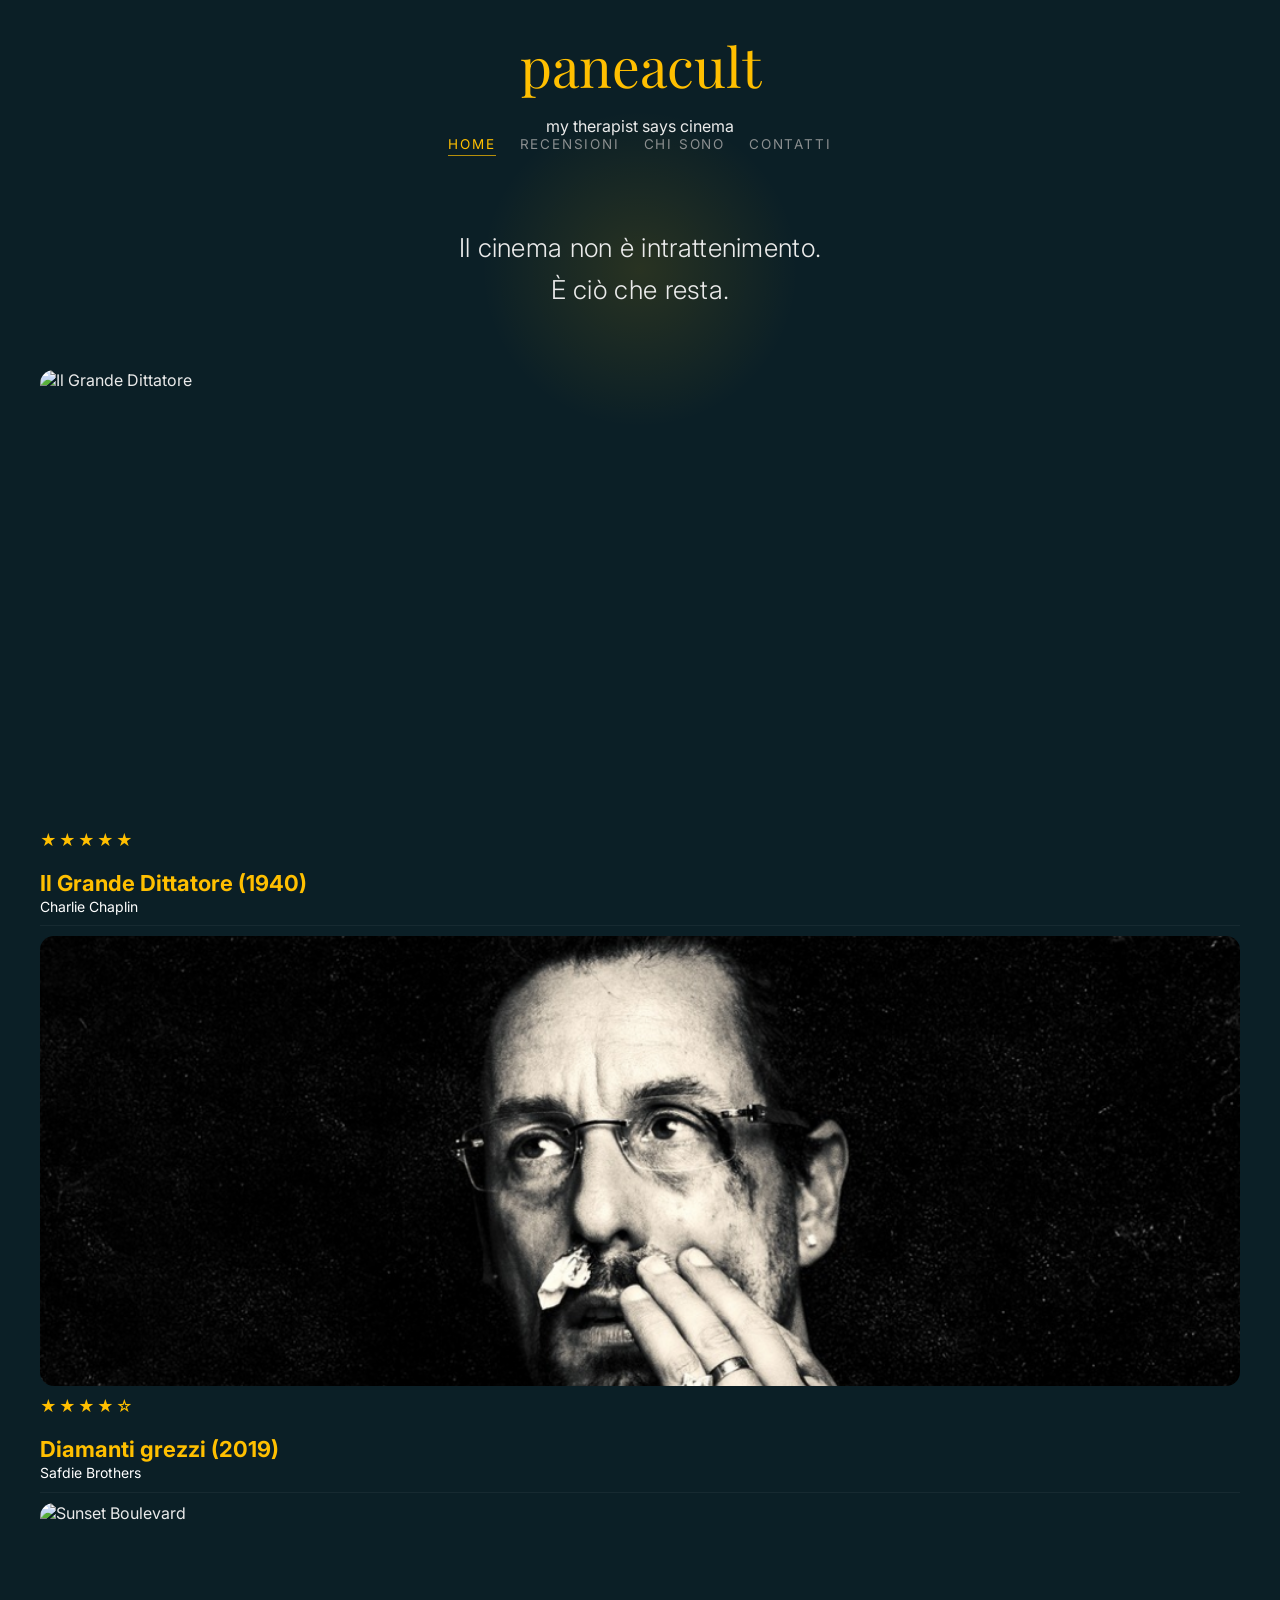
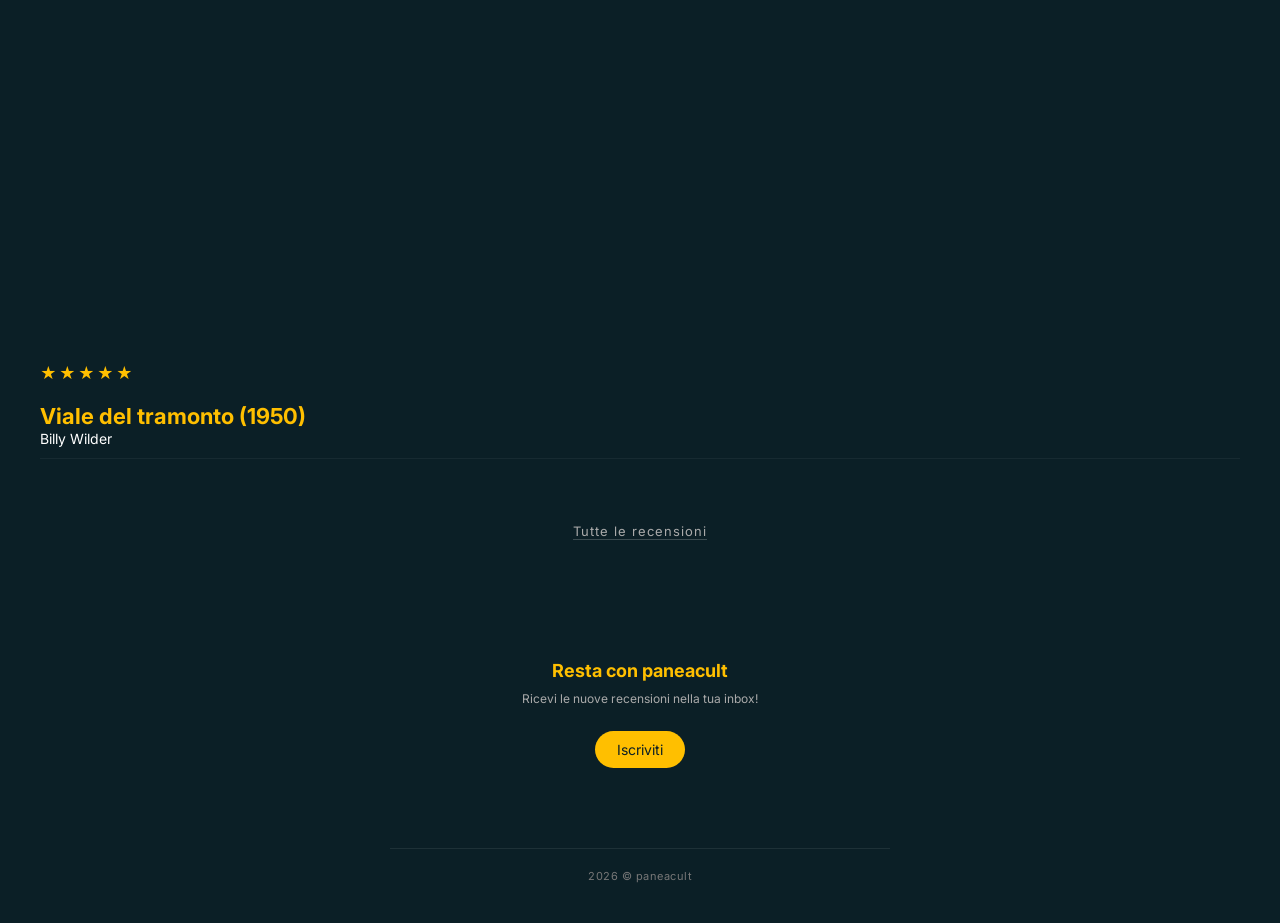
==== commit 74b297b8: "Remove logo subtitle from index.html Remove logo subtitle paragraph from index.html" ====
--- a/index.html
+++ b/index.html
@@ -5,15 +5,15 @@
 <meta name="viewport" content="width=device-width, initial-scale=1.0">
 
 <title>paneacult</title>
-
+  
 <link rel="stylesheet" href="style.css">
 
 <link rel="stylesheet" href="https://cdnjs.cloudflare.com/ajax/libs/font-awesome/6.5.0/css/all.min.css">
 <link href="https://fonts.googleapis.com/css2?family=Playfair+Display:wght@300;400;600&family=Inter:wght@300;400&display=swap" rel="stylesheet">
 <!-- Open Graph -->
-<meta property="og:title" content="paneacult – Recensioni di cinema">
+<meta property="og:title" content="paneacult – scrittura e cinema">
 <meta property="og:description" content="Recensioni cinematografiche tra estetica, emozioni e attualità.">
-<meta property="og:image" content="https://paneacat.github.io/paneacult.github.io/index.html/logo.jpg">
+<meta property="og:image" content="https://paneacat.github.io/paneacult.github.io/index.html/logo.png">
 <meta property="og:url" content="https://paneacat.github.io/paneacult.github.io/index.html">
 <meta property="og:type" content="website">
 
@@ -26,6 +26,7 @@
 <!-- HEADER -->
 <header class="site-header">
   <a href="index.html" class="logo">paneacult</a>
+  <p class="logo-subtitle">my therapist says cinema</p>
 
   <nav class="menu">
     <a href="index.html"class="active">Home</a>
